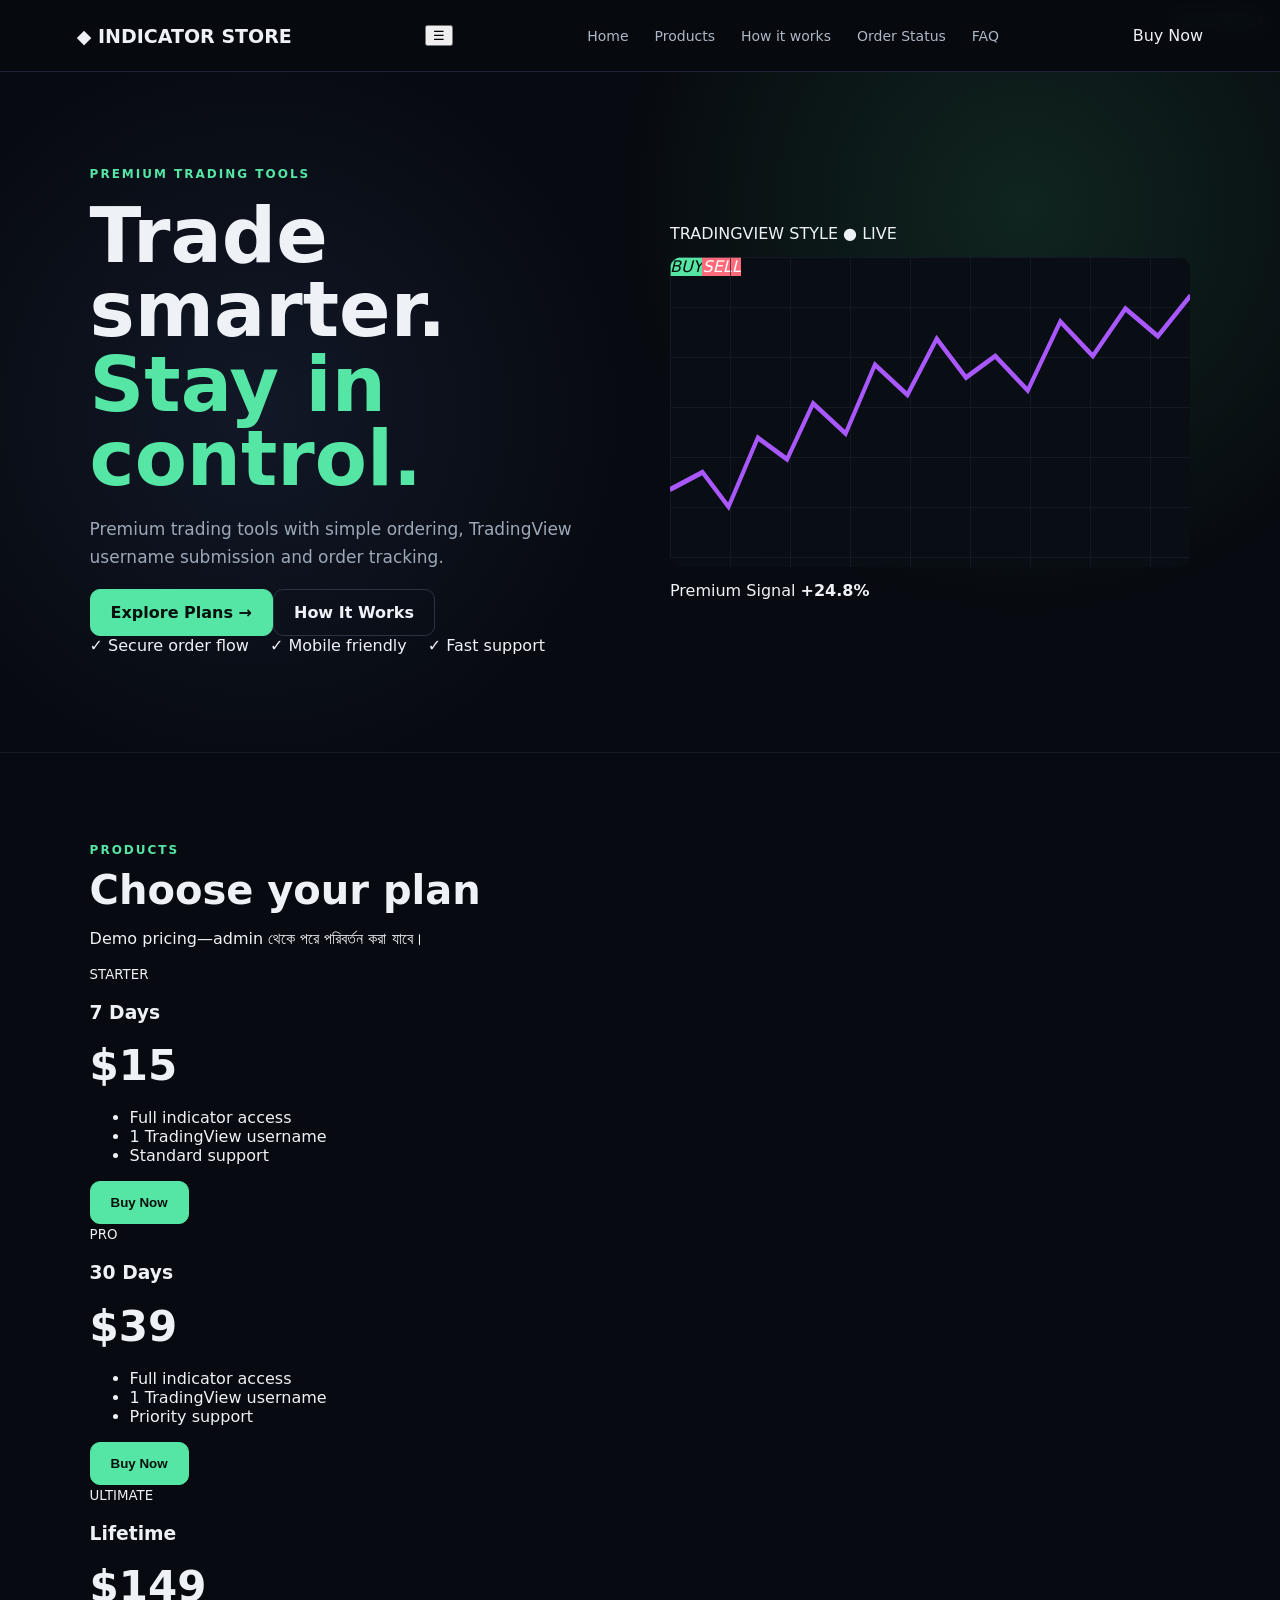
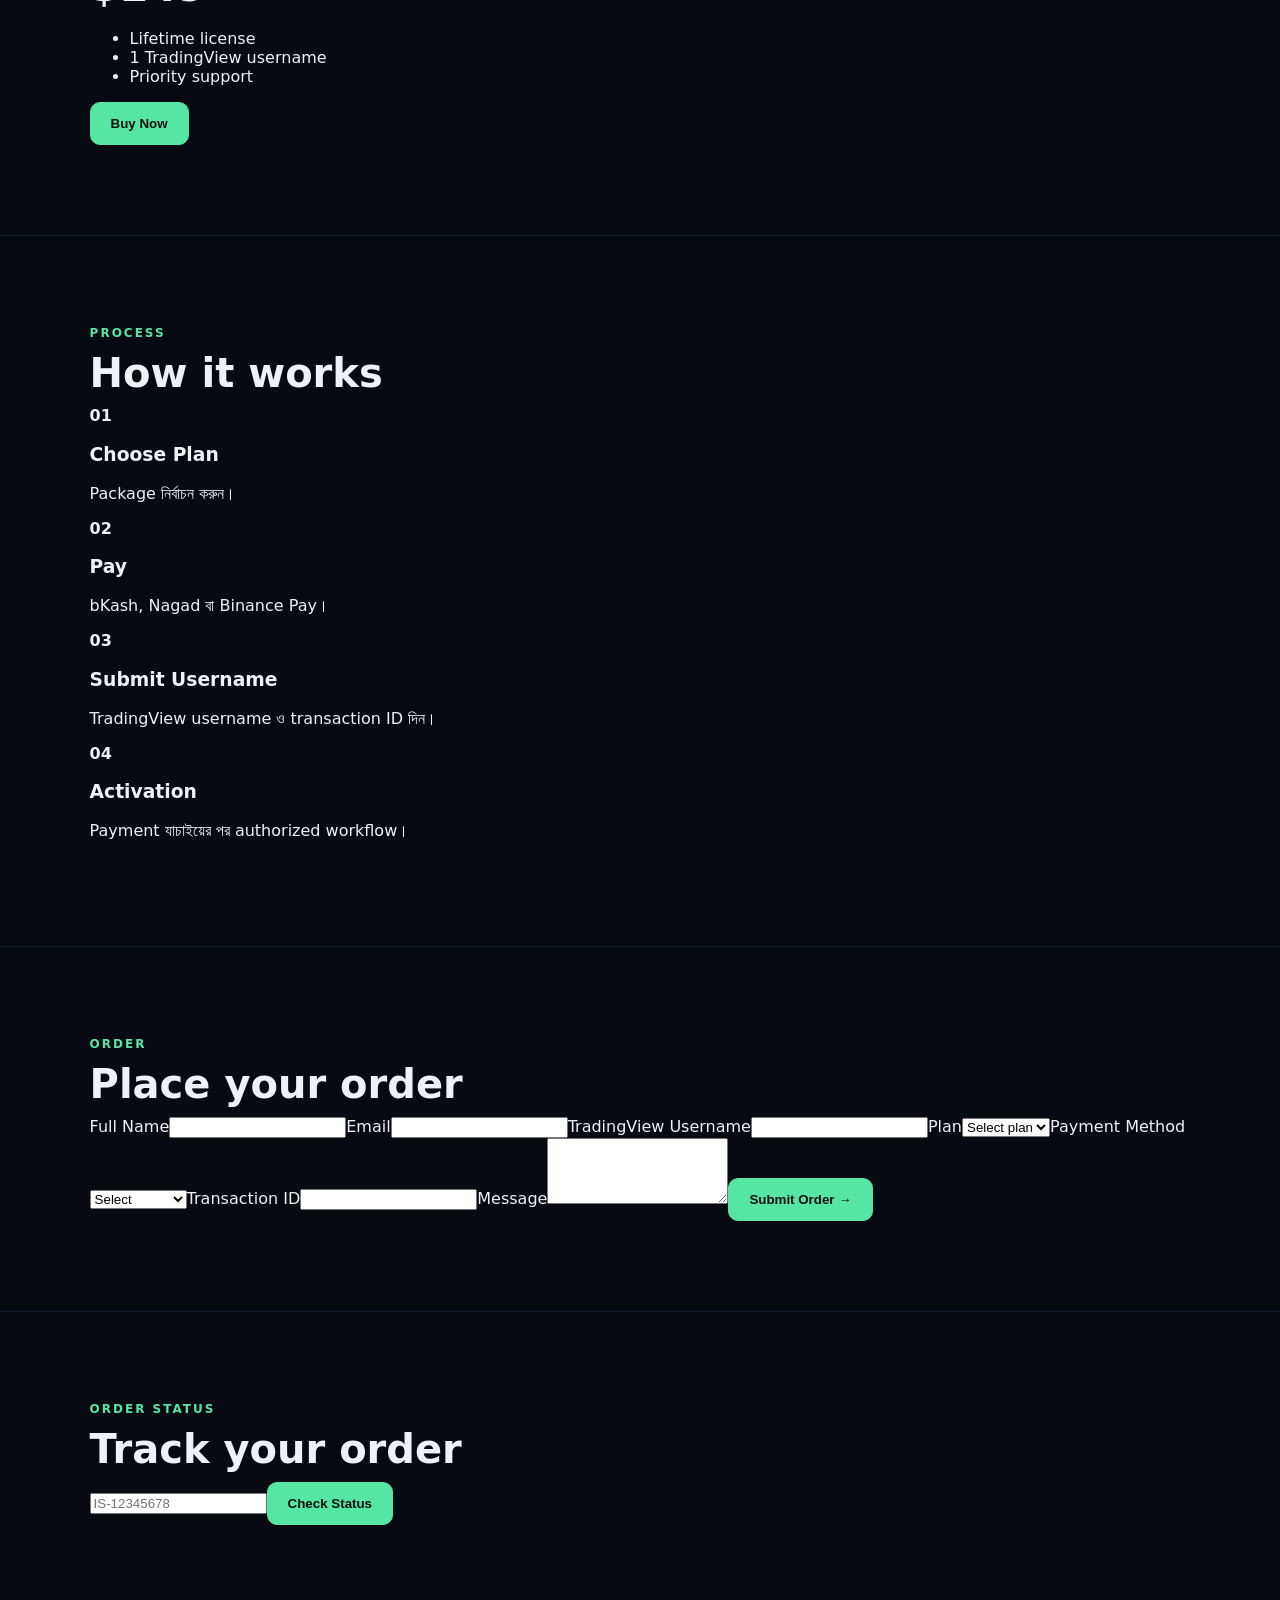
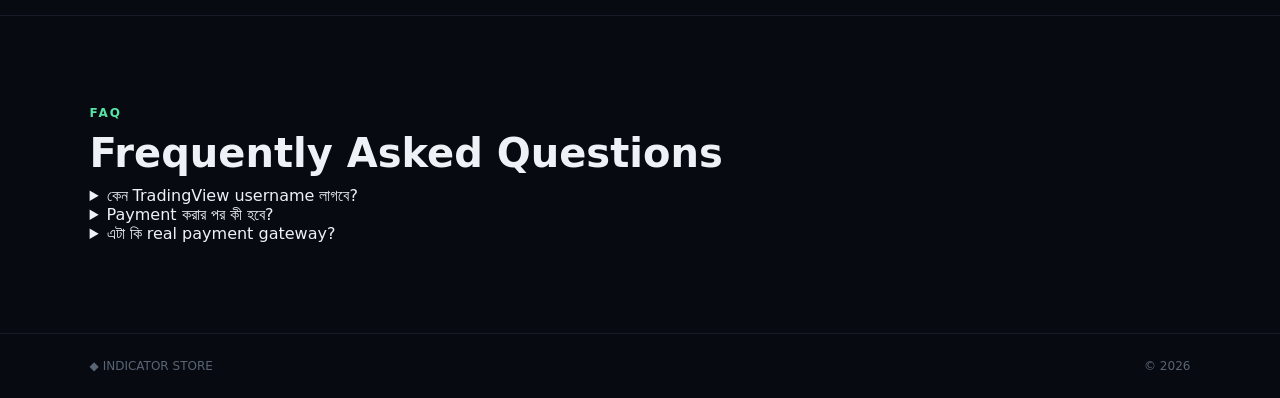
==== index.html @ 38532eb4 "Add files via upload" ====
<!doctype html><html lang="bn"><head><meta charset="utf-8"><meta name="viewport" content="width=device-width,initial-scale=1"><title>Indicator Store</title><link rel="stylesheet" href="style.css"></head><body>
<header class="nav"><a class="logo" href="#home">◆ INDICATOR <b>STORE</b></a><button id="menu">☰</button><nav id="links"><a href="#home">Home</a><a href="#products">Products</a><a href="#how">How it works</a><a href="#status">Order Status</a><a href="#faq">FAQ</a></nav><a class="buytop" href="#products">Buy Now</a></header>
<section id="home" class="hero"><div><div class="eyebrow">PREMIUM TRADING TOOLS</div><h1>Trade smarter.<br><span>Stay in control.</span></h1><p>Premium trading tools with simple ordering, TradingView username submission and order tracking.</p><div class="row"><a class="btn primary" href="#products">Explore Plans →</a><a class="btn" href="#how">How It Works</a></div><div class="mini">✓ Secure order flow　 ✓ Mobile friendly　 ✓ Fast support</div></div><div class="chartbox"><div class="charttitle">TRADINGVIEW STYLE <span>● LIVE</span></div><div class="chart"><div class="grid"></div><svg viewBox="0 0 800 360" preserveAspectRatio="none"><polyline points="0,270 50,250 90,290 135,210 180,235 220,170 270,205 315,125 365,160 410,95 455,140 500,115 550,155 600,75 650,115 700,60 750,92 800,45" fill="none" stroke="#a958ff" stroke-width="6"/></svg><i class="sig buy">BUY</i><i class="sig sell">SELL</i></div><div class="chartfoot">Premium Signal <b>+24.8%</b></div></div></section>
<section class="section" id="products"><div class="heading"><div class="eyebrow">PRODUCTS</div><h2>Choose your plan</h2><p>Demo pricing—admin থেকে পরে পরিবর্তন করা যাবে।</p></div><div class="products">
<article class="card"><small>STARTER</small><h3>7 Days</h3><div class="price">$15</div><ul><li>Full indicator access</li><li>1 TradingView username</li><li>Standard support</li></ul><button class="btn primary choose" data-plan="7 Days">Buy Now</button></article>
<article class="card featured"><b class="popular">MOST POPULAR</b><small>PRO</small><h3>30 Days</h3><div class="price">$39</div><ul><li>Full indicator access</li><li>1 TradingView username</li><li>Priority support</li></ul><button class="btn primary choose" data-plan="30 Days">Buy Now</button></article>
<article class="card"><small>ULTIMATE</small><h3>Lifetime</h3><div class="price">$149</div><ul><li>Lifetime license</li><li>1 TradingView username</li><li>Priority support</li></ul><button class="btn primary choose" data-plan="Lifetime">Buy Now</button></article></div></section>
<section class="section dark" id="how"><div class="heading"><div class="eyebrow">PROCESS</div><h2>How it works</h2></div><div class="steps"><div><b>01</b><h3>Choose Plan</h3><p>Package নির্বাচন করুন।</p></div><div><b>02</b><h3>Pay</h3><p>bKash, Nagad বা Binance Pay।</p></div><div><b>03</b><h3>Submit Username</h3><p>TradingView username ও transaction ID দিন।</p></div><div><b>04</b><h3>Activation</h3><p>Payment যাচাইয়ের পর authorized workflow।</p></div></div></section>
<section class="section order" id="order"><div class="heading"><div class="eyebrow">ORDER</div><h2>Place your order</h2></div><form id="orderForm" class="form"><label>Full Name<input id="name" required></label><label>Email<input id="email" type="email" required></label><label>TradingView Username<input id="tv" required></label><label>Plan<select id="plan" required><option value="">Select plan</option><option>7 Days</option><option>30 Days</option><option>Lifetime</option></select></label><label>Payment Method<select id="payment" required><option value="">Select</option><option>bKash</option><option>Nagad</option><option>Binance Pay</option></select></label><label>Transaction ID<input id="trx" required></label><label class="wide">Message<textarea id="message" rows="4"></textarea></label><button class="btn primary wide">Submit Order →</button></form><div id="orderResult"></div></section>
<section class="section status" id="status"><div class="heading"><div class="eyebrow">ORDER STATUS</div><h2>Track your order</h2></div><form id="statusForm" class="statusform"><input id="lookup" placeholder="IS-12345678" required><button class="btn primary">Check Status</button></form><div id="statusResult"></div></section>
<section class="section faq" id="faq"><div class="heading"><div class="eyebrow">FAQ</div><h2>Frequently Asked Questions</h2></div><details><summary>কেন TradingView username লাগবে?</summary><p>Authorized activation workflow-এ customer account শনাক্ত করার জন্য প্রয়োজন হতে পারে।</p></details><details><summary>Payment করার পর কী হবে?</summary><p>Order Pending থাকবে; admin payment যাচাই করে status পরিবর্তন করবে।</p></details><details><summary>এটা কি real payment gateway?</summary><p>এই starter transaction ID নেয়। Real API checkout merchant credentials দিয়ে আলাদাভাবে configure করতে হবে।</p></details></section>
<footer>◆ INDICATOR STORE <span>© 2026</span></footer><script src="app.js"></script></body></html>
---- style.css ----
*{box-sizing:border-box}html{scroll-behavior:smooth}body{margin:0;background:#070a10;color:#eef2f7;font-family:Inter,system-ui,-apple-system,Segoe UI,Roboto,sans-serif}a{text-decoration:none;color:inherit}.nav{height:72px;display:flex;align-items:center;justify-content:space-between;padding:0 6%;border-bottom:1px solid #1b2230;background:rgba(7,10,16,.9);position:sticky;top:0;z-index:10;backdrop-filter:blur(12px)}.logo{font-weight:800;font-size:19px}.logo span{color:#55e6a5;margin-right:8px}.nav nav{display:flex;gap:26px;color:#aeb7c5;font-size:14px}.nav nav a:hover{color:#fff}.menu{display:none;background:none;border:0;color:#fff;font-size:25px}.hero{min-height:680px;padding:80px 7%;display:grid;grid-template-columns:1fr 1fr;gap:60px;align-items:center;background:radial-gradient(circle at 80% 20%,#10251f 0,transparent 35%),radial-gradient(circle at 20% 50%,#111827 0,transparent 35%)}.badge,.eyebrow{color:#55e6a5;font-size:12px;font-weight:800;letter-spacing:2px}.hero h1{font-size:clamp(44px,6vw,76px);line-height:.98;margin:18px 0}.hero h1 span{color:#55e6a5}.hero p{max-width:620px;color:#9da8b7;font-size:17px;line-height:1.7}.actions{display:flex;gap:12px;margin:28px 0}.btn{display:inline-flex;align-items:center;justify-content:center;padding:13px 20px;border-radius:10px;border:1px solid #2a3342;font-weight:800;cursor:pointer;transition:.2s}.btn:hover{transform:translateY(-2px)}.primary{background:#55e6a5;color:#07100c;border-color:#55e6a5}.ghost{background:#0d121a;color:#fff}.trust{display:flex;gap:18px;flex-wrap:wrap;color:#758092;font-size:12px}.chart-card{border:1px solid #263040;background:#0c1119;border-radius:20px;padding:18px;box-shadow:0 30px 90px rgba(0,0,0,.35)}.chart-top,.chart-bottom{display:flex;justify-content:space-between;color:#697586;font-size:11px;font-weight:800}.live{color:#55e6a5}.chart{height:310px;position:relative;overflow:hidden;margin:14px 0;border-radius:12px;background:#090d14}.grid{position:absolute;inset:0;background-image:linear-gradient(#18202d 1px,transparent 1px),linear-gradient(90deg,#18202d 1px,transparent 1px);background-size:60px 50px;opacity:.7}.chart svg{position:absolute;width:100%;height:100%;color:#55e6a5}.signal{position:absolute;padding:7px 10px;border-radius:7px;font-size:10px;font-weight:900}.buy{left:42%;top:40%;background:#55e6a5;color:#07100c}.sell{right:10%;top:20%;background:#ff6b7a;color:#fff}.section{padding:90px 7%;border-top:1px solid #151c27}.section-head{text-align:center;max-width:720px;margin:0 auto 42px}.section h2,.support h2{font-size:40px;margin:10px 0}.section-head p{color:#8f99a8}.cards{display:grid;grid-template-columns:repeat(4,1fr);gap:16px}.cards article,.price-card{background:#0c1119;border:1px solid #202938;border-radius:16px;padding:25px}.icon{font-size:25px}.cards h3{margin-bottom:8px}.cards p,.price-card li{color:#8d98a8;line-height:1.6}.pricing{display:grid;grid-template-columns:repeat(3,1fr);gap:18px;max-width:1050px;margin:auto}.price-card{position:relative}.price-card.featured{border-color:#55e6a5;transform:translateY(-8px)}.popular{position:absolute;right:16px;top:16px;color:#55e6a5;font-size:10px;font-weight:900}.price{font-size:42px;font-weight:900;margin:18px 0}.price span{font-size:12px;color:#737e8f;font-weight:500}.price-card ul{padding-left:20px;min-height:105px}.price-card .btn{width:100%}.note{text-align:center;color:#687386;font-size:12px;margin-top:22px}.order-section{background:#090d14}.order-form{max-width:850px;margin:auto;display:grid;grid-template-columns:1fr 1fr;gap:16px}.field{display:flex;flex-direction:column;gap:8px}.field label{font-size:12px;color:#9aa5b5;font-weight:700}.field input,.field select,.field textarea{width:100%;background:#0d131d;border:1px solid #273140;color:#fff;border-radius:10px;padding:13px;outline:none}.field input:focus,.field select:focus,.field textarea:focus{border-color:#55e6a5}.full{grid-column:1/-1}.result{max-width:850px;margin:18px auto 0;padding:18px;border:1px solid #55e6a5;background:#0c1a15;border-radius:12px}.hidden{display:none}.support{padding:55px 7%;display:flex;justify-content:space-between;align-items:center;gap:20px;border-top:1px solid #151c27}footer{padding:25px 7%;display:flex;justify-content:space-between;color:#596475;font-size:12px;border-top:1px solid #151c27}@media(max-width:850px){.nav nav{display:none;position:absolute;top:72px;left:0;right:0;background:#090d14;padding:20px 7%;flex-direction:column}.nav nav.open{display:flex}.menu{display:block}.hero{grid-template-columns:1fr;padding-top:55px}.cards{grid-template-columns:1fr 1fr}.pricing{grid-template-columns:1fr}.price-card.featured{transform:none}.order-form{grid-template-columns:1fr}.support,footer{flex-direction:column;align-items:flex-start}.section h2,.support h2{font-size:32px}}@media(max-width:500px){.hero h1{font-size:45px}.hero{padding-left:5%;padding-right:5%}.section{padding-left:5%;padding-right:5%}.cards{grid-template-columns:1fr}.trust{flex-direction:column;gap:7px}.chart{height:250px}}
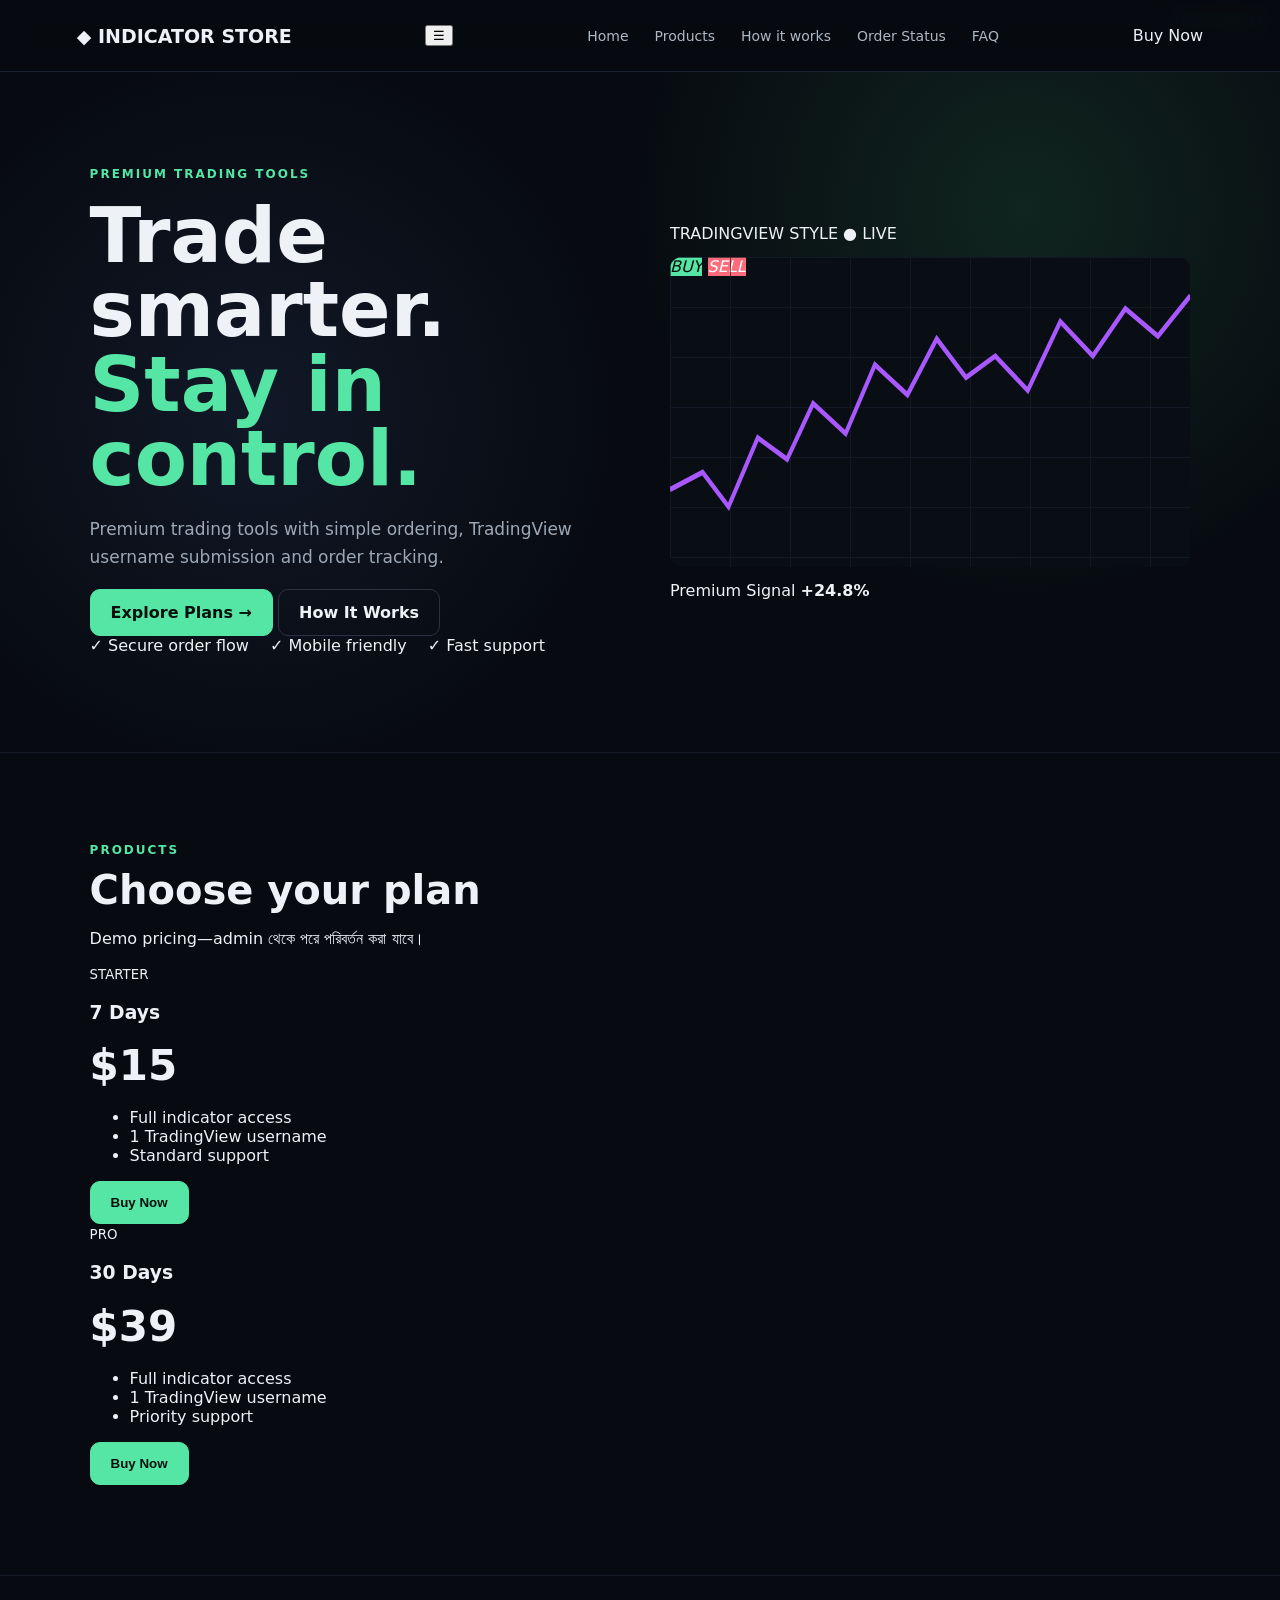
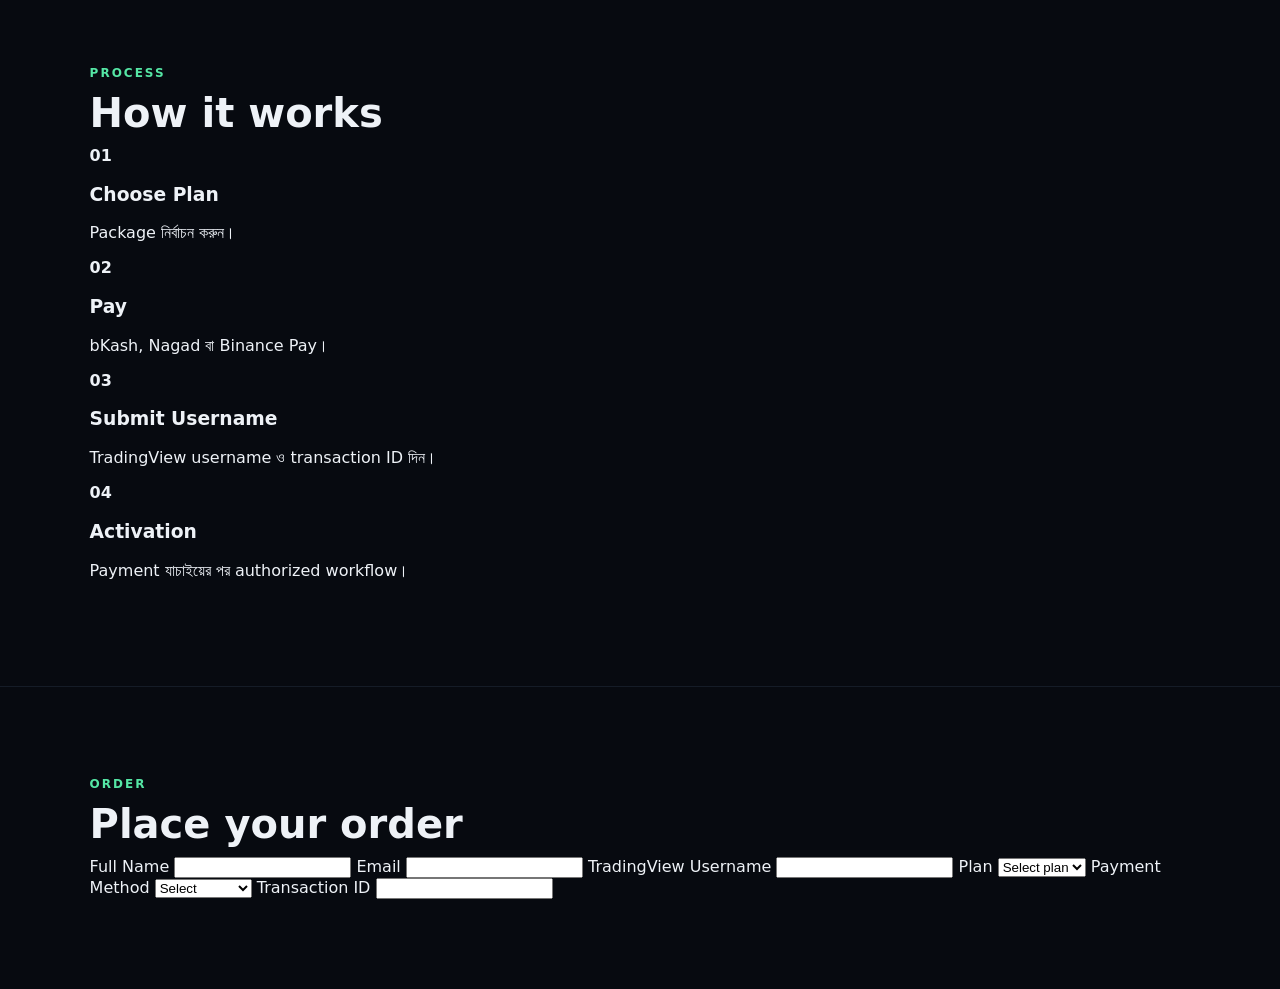
==== commit 371e3751: "Update index.html" ====
--- a/index.html
+++ b/index.html
@@ -1,12 +1,226 @@
-<!doctype html><html lang="bn"><head><meta charset="utf-8"><meta name="viewport" content="width=device-width,initial-scale=1"><title>Indicator Store</title><link rel="stylesheet" href="style.css"></head><body>
-<header class="nav"><a class="logo" href="#home">◆ INDICATOR <b>STORE</b></a><button id="menu">☰</button><nav id="links"><a href="#home">Home</a><a href="#products">Products</a><a href="#how">How it works</a><a href="#status">Order Status</a><a href="#faq">FAQ</a></nav><a class="buytop" href="#products">Buy Now</a></header>
-<section id="home" class="hero"><div><div class="eyebrow">PREMIUM TRADING TOOLS</div><h1>Trade smarter.<br><span>Stay in control.</span></h1><p>Premium trading tools with simple ordering, TradingView username submission and order tracking.</p><div class="row"><a class="btn primary" href="#products">Explore Plans →</a><a class="btn" href="#how">How It Works</a></div><div class="mini">✓ Secure order flow　 ✓ Mobile friendly　 ✓ Fast support</div></div><div class="chartbox"><div class="charttitle">TRADINGVIEW STYLE <span>● LIVE</span></div><div class="chart"><div class="grid"></div><svg viewBox="0 0 800 360" preserveAspectRatio="none"><polyline points="0,270 50,250 90,290 135,210 180,235 220,170 270,205 315,125 365,160 410,95 455,140 500,115 550,155 600,75 650,115 700,60 750,92 800,45" fill="none" stroke="#a958ff" stroke-width="6"/></svg><i class="sig buy">BUY</i><i class="sig sell">SELL</i></div><div class="chartfoot">Premium Signal <b>+24.8%</b></div></div></section>
-<section class="section" id="products"><div class="heading"><div class="eyebrow">PRODUCTS</div><h2>Choose your plan</h2><p>Demo pricing—admin থেকে পরে পরিবর্তন করা যাবে।</p></div><div class="products">
-<article class="card"><small>STARTER</small><h3>7 Days</h3><div class="price">$15</div><ul><li>Full indicator access</li><li>1 TradingView username</li><li>Standard support</li></ul><button class="btn primary choose" data-plan="7 Days">Buy Now</button></article>
-<article class="card featured"><b class="popular">MOST POPULAR</b><small>PRO</small><h3>30 Days</h3><div class="price">$39</div><ul><li>Full indicator access</li><li>1 TradingView username</li><li>Priority support</li></ul><button class="btn primary choose" data-plan="30 Days">Buy Now</button></article>
-<article class="card"><small>ULTIMATE</small><h3>Lifetime</h3><div class="price">$149</div><ul><li>Lifetime license</li><li>1 TradingView username</li><li>Priority support</li></ul><button class="btn primary choose" data-plan="Lifetime">Buy Now</button></article></div></section>
-<section class="section dark" id="how"><div class="heading"><div class="eyebrow">PROCESS</div><h2>How it works</h2></div><div class="steps"><div><b>01</b><h3>Choose Plan</h3><p>Package নির্বাচন করুন।</p></div><div><b>02</b><h3>Pay</h3><p>bKash, Nagad বা Binance Pay।</p></div><div><b>03</b><h3>Submit Username</h3><p>TradingView username ও transaction ID দিন।</p></div><div><b>04</b><h3>Activation</h3><p>Payment যাচাইয়ের পর authorized workflow।</p></div></div></section>
-<section class="section order" id="order"><div class="heading"><div class="eyebrow">ORDER</div><h2>Place your order</h2></div><form id="orderForm" class="form"><label>Full Name<input id="name" required></label><label>Email<input id="email" type="email" required></label><label>TradingView Username<input id="tv" required></label><label>Plan<select id="plan" required><option value="">Select plan</option><option>7 Days</option><option>30 Days</option><option>Lifetime</option></select></label><label>Payment Method<select id="payment" required><option value="">Select</option><option>bKash</option><option>Nagad</option><option>Binance Pay</option></select></label><label>Transaction ID<input id="trx" required></label><label class="wide">Message<textarea id="message" rows="4"></textarea></label><button class="btn primary wide">Submit Order →</button></form><div id="orderResult"></div></section>
-<section class="section status" id="status"><div class="heading"><div class="eyebrow">ORDER STATUS</div><h2>Track your order</h2></div><form id="statusForm" class="statusform"><input id="lookup" placeholder="IS-12345678" required><button class="btn primary">Check Status</button></form><div id="statusResult"></div></section>
-<section class="section faq" id="faq"><div class="heading"><div class="eyebrow">FAQ</div><h2>Frequently Asked Questions</h2></div><details><summary>কেন TradingView username লাগবে?</summary><p>Authorized activation workflow-এ customer account শনাক্ত করার জন্য প্রয়োজন হতে পারে।</p></details><details><summary>Payment করার পর কী হবে?</summary><p>Order Pending থাকবে; admin payment যাচাই করে status পরিবর্তন করবে।</p></details><details><summary>এটা কি real payment gateway?</summary><p>এই starter transaction ID নেয়। Real API checkout merchant credentials দিয়ে আলাদাভাবে configure করতে হবে।</p></details></section>
-<footer>◆ INDICATOR STORE <span>© 2026</span></footer><script src="app.js"></script></body></html>+<!doctype html>
+<html lang="bn">
+<head>
+<meta charset="utf-8">
+<meta name="viewport" content="width=device-width,initial-scale=1">
+<title>Indicator Store</title>
+<link rel="stylesheet" href="style.css">
+</head>
+
+<body>
+
+<header class="nav">
+  <a class="logo" href="#home">◆ INDICATOR <b>STORE</b></a>
+
+  <button id="menu">☰</button>
+
+  <nav id="links">
+    <a href="#home">Home</a>
+    <a href="#products">Products</a>
+    <a href="#how">How it works</a>
+    <a href="#status">Order Status</a>
+    <a href="#faq">FAQ</a>
+  </nav>
+
+  <a class="buytop" href="#products">Buy Now</a>
+</header>
+
+
+<section id="home" class="hero">
+  <div>
+    <div class="eyebrow">PREMIUM TRADING TOOLS</div>
+
+    <h1>
+      Trade smarter.<br>
+      <span>Stay in control.</span>
+    </h1>
+
+    <p>
+      Premium trading tools with simple ordering,
+      TradingView username submission and order tracking.
+    </p>
+
+    <div class="row">
+      <a class="btn primary" href="#products">Explore Plans →</a>
+      <a class="btn" href="#how">How It Works</a>
+    </div>
+
+    <div class="mini">
+      ✓ Secure order flow　 ✓ Mobile friendly　 ✓ Fast support
+    </div>
+  </div>
+
+  <div class="chartbox">
+    <div class="charttitle">
+      TRADINGVIEW STYLE <span>● LIVE</span>
+    </div>
+
+    <div class="chart">
+      <div class="grid"></div>
+
+      <svg viewBox="0 0 800 360" preserveAspectRatio="none">
+        <polyline
+          points="0,270 50,250 90,290 135,210 180,235 220,170 270,205 315,125 365,160 410,95 455,140 500,115 550,155 600,75 650,115 700,60 750,92 800,45"
+          fill="none"
+          stroke="#a958ff"
+          stroke-width="6"
+        />
+      </svg>
+
+      <i class="sig buy">BUY</i>
+      <i class="sig sell">SELL</i>
+    </div>
+
+    <div class="chartfoot">
+      Premium Signal <b>+24.8%</b>
+    </div>
+  </div>
+</section>
+
+
+<section class="section" id="products">
+
+  <div class="heading">
+    <div class="eyebrow">PRODUCTS</div>
+    <h2>Choose your plan</h2>
+    <p>Demo pricing—admin থেকে পরে পরিবর্তন করা যাবে।</p>
+  </div>
+
+  <div class="products">
+
+    <!-- 7 DAYS -->
+    <article class="card">
+      <small>STARTER</small>
+
+      <h3>7 Days</h3>
+
+      <div class="price">$15</div>
+
+      <ul>
+        <li>Full indicator access</li>
+        <li>1 TradingView username</li>
+        <li>Standard support</li>
+      </ul>
+
+      <button
+        class="btn primary choose"
+        data-plan="7 Days">
+        Buy Now
+      </button>
+    </article>
+
+
+    <!-- 30 DAYS -->
+    <article class="card featured">
+
+      <b class="popular">MOST POPULAR</b>
+
+      <small>PRO</small>
+
+      <h3>30 Days</h3>
+
+      <div class="price">$39</div>
+
+      <ul>
+        <li>Full indicator access</li>
+        <li>1 TradingView username</li>
+        <li>Priority support</li>
+      </ul>
+
+      <button
+        class="btn primary choose"
+        data-plan="30 Days">
+        Buy Now
+      </button>
+    </article>
+
+  </div>
+</section>
+
+
+<section class="section dark" id="how">
+
+  <div class="heading">
+    <div class="eyebrow">PROCESS</div>
+    <h2>How it works</h2>
+  </div>
+
+  <div class="steps">
+
+    <div>
+      <b>01</b>
+      <h3>Choose Plan</h3>
+      <p>Package নির্বাচন করুন।</p>
+    </div>
+
+    <div>
+      <b>02</b>
+      <h3>Pay</h3>
+      <p>bKash, Nagad বা Binance Pay।</p>
+    </div>
+
+    <div>
+      <b>03</b>
+      <h3>Submit Username</h3>
+      <p>TradingView username ও transaction ID দিন।</p>
+    </div>
+
+    <div>
+      <b>04</b>
+      <h3>Activation</h3>
+      <p>Payment যাচাইয়ের পর authorized workflow।</p>
+    </div>
+
+  </div>
+</section>
+
+
+<section class="section order" id="order">
+
+  <div class="heading">
+    <div class="eyebrow">ORDER</div>
+    <h2>Place your order</h2>
+  </div>
+
+  <form id="orderForm" class="form">
+
+    <label>
+      Full Name
+      <input id="name" required>
+    </label>
+
+    <label>
+      Email
+      <input id="email" type="email" required>
+    </label>
+
+    <label>
+      TradingView Username
+      <input id="tv" required>
+    </label>
+
+    <label>
+      Plan
+
+      <select id="plan" required>
+        <option value="">Select plan</option>
+        <option>7 Days</option>
+        <option>30 Days</option>
+      </select>
+    </label>
+
+    <label>
+      Payment Method
+
+      <select id="payment" required>
+        <option value="">Select</option>
+        <option>bKash</option>
+        <option>Nagad</option>
+        <option>Binance Pay</option>
+      </select>
+    </label>
+
+    <label>
+      Transaction ID
+      <input id="trx" required>
+   
--- a/style.css
+++ b/style.css
@@ -1 +1,31 @@
-*{box-sizing:border-box}html{scroll-behavior:smooth}body{margin:0;background:#070a10;color:#eef2f7;font-family:Inter,system-ui,-apple-system,Segoe UI,Roboto,sans-serif}a{text-decoration:none;color:inherit}.nav{height:72px;display:flex;align-items:center;justify-content:space-between;padding:0 6%;border-bottom:1px solid #1b2230;background:rgba(7,10,16,.9);position:sticky;top:0;z-index:10;backdrop-filter:blur(12px)}.logo{font-weight:800;font-size:19px}.logo span{color:#55e6a5;margin-right:8px}.nav nav{display:flex;gap:26px;color:#aeb7c5;font-size:14px}.nav nav a:hover{color:#fff}.menu{display:none;background:none;border:0;color:#fff;font-size:25px}.hero{min-height:680px;padding:80px 7%;display:grid;grid-template-columns:1fr 1fr;gap:60px;align-items:center;background:radial-gradient(circle at 80% 20%,#10251f 0,transparent 35%),radial-gradient(circle at 20% 50%,#111827 0,transparent 35%)}.badge,.eyebrow{color:#55e6a5;font-size:12px;font-weight:800;letter-spacing:2px}.hero h1{font-size:clamp(44px,6vw,76px);line-height:.98;margin:18px 0}.hero h1 span{color:#55e6a5}.hero p{max-width:620px;color:#9da8b7;font-size:17px;line-height:1.7}.actions{display:flex;gap:12px;margin:28px 0}.btn{display:inline-flex;align-items:center;justify-content:center;padding:13px 20px;border-radius:10px;border:1px solid #2a3342;font-weight:800;cursor:pointer;transition:.2s}.btn:hover{transform:translateY(-2px)}.primary{background:#55e6a5;color:#07100c;border-color:#55e6a5}.ghost{background:#0d121a;color:#fff}.trust{display:flex;gap:18px;flex-wrap:wrap;color:#758092;font-size:12px}.chart-card{border:1px solid #263040;background:#0c1119;border-radius:20px;padding:18px;box-shadow:0 30px 90px rgba(0,0,0,.35)}.chart-top,.chart-bottom{display:flex;justify-content:space-between;color:#697586;font-size:11px;font-weight:800}.live{color:#55e6a5}.chart{height:310px;position:relative;overflow:hidden;margin:14px 0;border-radius:12px;background:#090d14}.grid{position:absolute;inset:0;background-image:linear-gradient(#18202d 1px,transparent 1px),linear-gradient(90deg,#18202d 1px,transparent 1px);background-size:60px 50px;opacity:.7}.chart svg{position:absolute;width:100%;height:100%;color:#55e6a5}.signal{position:absolute;padding:7px 10px;border-radius:7px;font-size:10px;font-weight:900}.buy{left:42%;top:40%;background:#55e6a5;color:#07100c}.sell{right:10%;top:20%;background:#ff6b7a;color:#fff}.section{padding:90px 7%;border-top:1px solid #151c27}.section-head{text-align:center;max-width:720px;margin:0 auto 42px}.section h2,.support h2{font-size:40px;margin:10px 0}.section-head p{color:#8f99a8}.cards{display:grid;grid-template-columns:repeat(4,1fr);gap:16px}.cards article,.price-card{background:#0c1119;border:1px solid #202938;border-radius:16px;padding:25px}.icon{font-size:25px}.cards h3{margin-bottom:8px}.cards p,.price-card li{color:#8d98a8;line-height:1.6}.pricing{display:grid;grid-template-columns:repeat(3,1fr);gap:18px;max-width:1050px;margin:auto}.price-card{position:relative}.price-card.featured{border-color:#55e6a5;transform:translateY(-8px)}.popular{position:absolute;right:16px;top:16px;color:#55e6a5;font-size:10px;font-weight:900}.price{font-size:42px;font-weight:900;margin:18px 0}.price span{font-size:12px;color:#737e8f;font-weight:500}.price-card ul{padding-left:20px;min-height:105px}.price-card .btn{width:100%}.note{text-align:center;color:#687386;font-size:12px;margin-top:22px}.order-section{background:#090d14}.order-form{max-width:850px;margin:auto;display:grid;grid-template-columns:1fr 1fr;gap:16px}.field{display:flex;flex-direction:column;gap:8px}.field label{font-size:12px;color:#9aa5b5;font-weight:700}.field input,.field select,.field textarea{width:100%;background:#0d131d;border:1px solid #273140;color:#fff;border-radius:10px;padding:13px;outline:none}.field input:focus,.field select:focus,.field textarea:focus{border-color:#55e6a5}.full{grid-column:1/-1}.result{max-width:850px;margin:18px auto 0;padding:18px;border:1px solid #55e6a5;background:#0c1a15;border-radius:12px}.hidden{display:none}.support{padding:55px 7%;display:flex;justify-content:space-between;align-items:center;gap:20px;border-top:1px solid #151c27}footer{padding:25px 7%;display:flex;justify-content:space-between;color:#596475;font-size:12px;border-top:1px solid #151c27}@media(max-width:850px){.nav nav{display:none;position:absolute;top:72px;left:0;right:0;background:#090d14;padding:20px 7%;flex-direction:column}.nav nav.open{display:flex}.menu{display:block}.hero{grid-template-columns:1fr;padding-top:55px}.cards{grid-template-columns:1fr 1fr}.pricing{grid-template-columns:1fr}.price-card.featured{transform:none}.order-form{grid-template-columns:1fr}.support,footer{flex-direction:column;align-items:flex-start}.section h2,.support h2{font-size:32px}}@media(max-width:500px){.hero h1{font-size:45px}.hero{padding-left:5%;padding-right:5%}.section{padding-left:5%;padding-right:5%}.cards{grid-template-columns:1fr}.trust{flex-direction:column;gap:7px}.chart{height:250px}}+*{box-sizing:border-box}html{scroll-behavior:smooth}body{margin:0;background:#070a10;color:#eef2f7;font-family:Inter,system-ui,-apple-system,Segoe UI,Roboto,sans-serif}a{text-decoration:none;color:inherit}.nav{height:72px;display:flex;align-items:center;justify-content:space-between;padding:0 6%;border-bottom:1px solid #1b2230;background:rgba(7,10,16,.9);position:sticky;top:0;z-index:10;backdrop-filter:blur(12px)}.logo{font-weight:800;font-size:19px}.logo span{color:#55e6a5;margin-right:8px}.nav nav{display:flex;gap:26px;color:#aeb7c5;font-size:14px}.nav nav a:hover{color:#fff}.menu{display:none;background:none;border:0;color:#fff;font-size:25px}.hero{min-height:680px;padding:80px 7%;display:grid;grid-template-columns:1fr 1fr;gap:60px;align-items:center;background:radial-gradient(circle at 80% 20%,#10251f 0,transparent 35%),radial-gradient(circle at 20% 50%,#111827 0,transparent 35%)}.badge,.eyebrow{color:#55e6a5;font-size:12px;font-weight:800;letter-spacing:2px}.hero h1{font-size:clamp(44px,6vw,76px);line-height:.98;margin:18px 0}.hero h1 span{color:#55e6a5}.hero p{max-width:620px;color:#9da8b7;font-size:17px;line-height:1.7}.actions{display:flex;gap:12px;margin:28px 0}.btn{display:inline-flex;align-items:center;justify-content:center;padding:13px 20px;border-radius:10px;border:1px solid #2a3342;font-weight:800;cursor:pointer;transition:.2s}.btn:hover{transform:translateY(-2px)}.primary{background:#55e6a5;color:#07100c;border-color:#55e6a5}.ghost{background:#0d121a;color:#fff}.trust{display:flex;gap:18px;flex-wrap:wrap;color:#758092;font-size:12px}.chart-card{border:1px solid #263040;background:#0c1119;border-radius:20px;padding:18px;box-shadow:0 30px 90px rgba(0,0,0,.35)}.chart-top,.chart-bottom{display:flex;justify-content:space-between;color:#697586;font-size:11px;font-weight:800}.live{color:#55e6a5}.chart{height:310px;position:relative;overflow:hidden;margin:14px 0;border-radius:12px;background:#090d14}.grid{position:absolute;inset:0;background-image:linear-gradient(#18202d 1px,transparent 1px),linear-gradient(90deg,#18202d 1px,transparent 1px);background-size:60px 50px;opacity:.7}.chart svg{position:absolute;width:100%;height:100%;color:#55e6a5}.signal{position:absolute;padding:7px 10px;border-radius:7px;font-size:10px;font-weight:900}.buy{left:42%;top:40%;background:#55e6a5;color:#07100c}.sell{right:10%;top:20%;background:#ff6b7a;color:#fff}.section{padding:90px 7%;border-top:1px solid #151c27}.section-head{text-align:center;max-width:720px;margin:0 auto 42px}.section h2,.support h2{font-size:40px;margin:10px 0}.section-head p{color:#8f99a8}.cards{display:grid;grid-template-columns:repeat(4,1fr);gap:16px}.cards article,.price-card{background:#0c1119;border:1px solid #202938;border-radius:16px;padding:25px}.icon{font-size:25px}.cards h3{margin-bottom:8px}.cards p,.price-card li{color:#8d98a8;line-height:1.6}.pricing{display:grid;grid-template-columns:repeat(3,1fr);gap:18px;max-width:1050px;margin:auto}.price-card{position:relative}.price-card.featured{border-color:#55e6a5;transform:translateY(-8px)}.popular{position:absolute;right:16px;top:16px;color:#55e6a5;font-size:10px;font-weight:900}.price{font-size:42px;font-weight:900;margin:18px 0}.price span{font-size:12px;color:#737e8f;font-weight:500}.price-card ul{padding-left:20px;min-height:105px}.price-card .btn{width:100%}.note{text-align:center;color:#687386;font-size:12px;margin-top:22px}.order-section{background:#090d14}.order-form{max-width:850px;margin:auto;display:grid;grid-template-columns:1fr 1fr;gap:16px}.field{display:flex;flex-direction:column;gap:8px}.field label{font-size:12px;color:#9aa5b5;font-weight:700}.field input,.field select,.field textarea{width:100%;background:#0d131d;border:1px solid #273140;color:#fff;border-radius:10px;padding:13px;outline:none}.field input:focus,.field select:focus,.field textarea:focus{border-color:#55e6a5}.full{grid-column:1/-1}.result{max-width:850px;margin:18px auto 0;padding:18px;border:1px solid #55e6a5;background:#0c1a15;border-radius:12px}.hidden{display:none}.support{padding:55px 7%;display:flex;justify-content:space-between;align-items:center;gap:20px;border-top:1px solid #151c27}footer{padding:25px 7%;display:flex;justify-content:space-between;color:#596475;font-size:12px;border-top:1px solid #151c27}@media(max-width:850px){.nav nav{display:none;position:absolute;top:72px;left:0;right:0;background:#090d14;padding:20px 7%;flex-direction:column}.nav nav.open{display:flex}.menu{display:block}.hero{grid-template-columns:1fr;padding-top:55px}.cards{grid-template-columns:1fr 1fr}.pricing{grid-template-columns:1fr}.price-card.featured{transform:none}.order-form{grid-template-columns:1fr}.support,footer{flex-direction:column;align-items:flex-start}.section h2,.support h2{font-size:32px}}@media(max-width:500px){.hero h1{font-size:45px}.hero{padding-left:5%;padding-right:5%}.section{padding-left:5%;padding-right:5%}.cards{grid-template-columns:1fr}.trust{flex-direction:column;gap:7px}.chart{height:250px}}/* Mobile order form fix */
+@media (max-width: 600px) {
+  .order-form,
+  form {
+    width: 100%;
+    box-sizing: border-box;
+  }
+
+  .order-form label,
+  form label {
+    display: block;
+    margin: 12px 0 6px;
+  }
+
+  .order-form input,
+  .order-form select,
+  .order-form textarea,
+  form input,
+  form select,
+  form textarea {
+    width: 100%;
+    max-width: 100%;
+    box-sizing: border-box;
+    margin: 0 0 10px;
+  }
+
+  .order-form textarea,
+  form textarea {
+    min-height: 120px;
+  }
+}
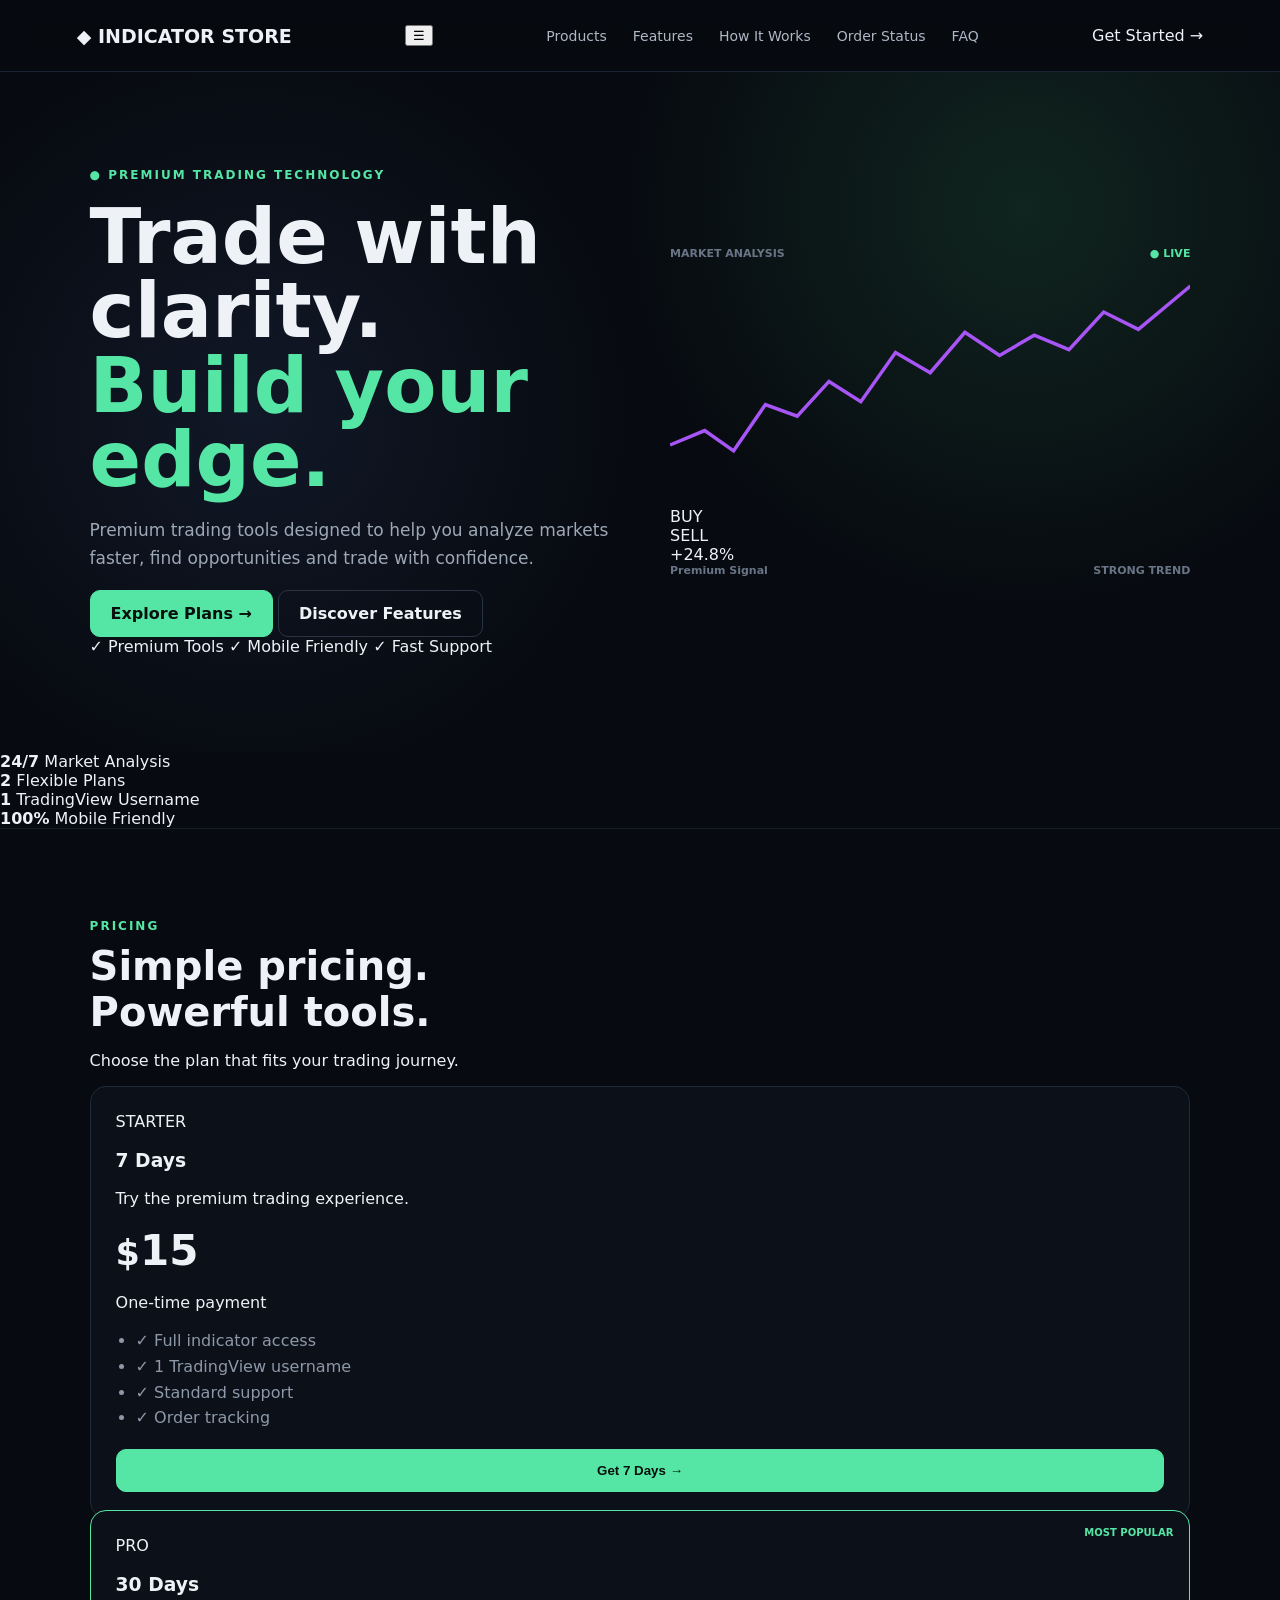
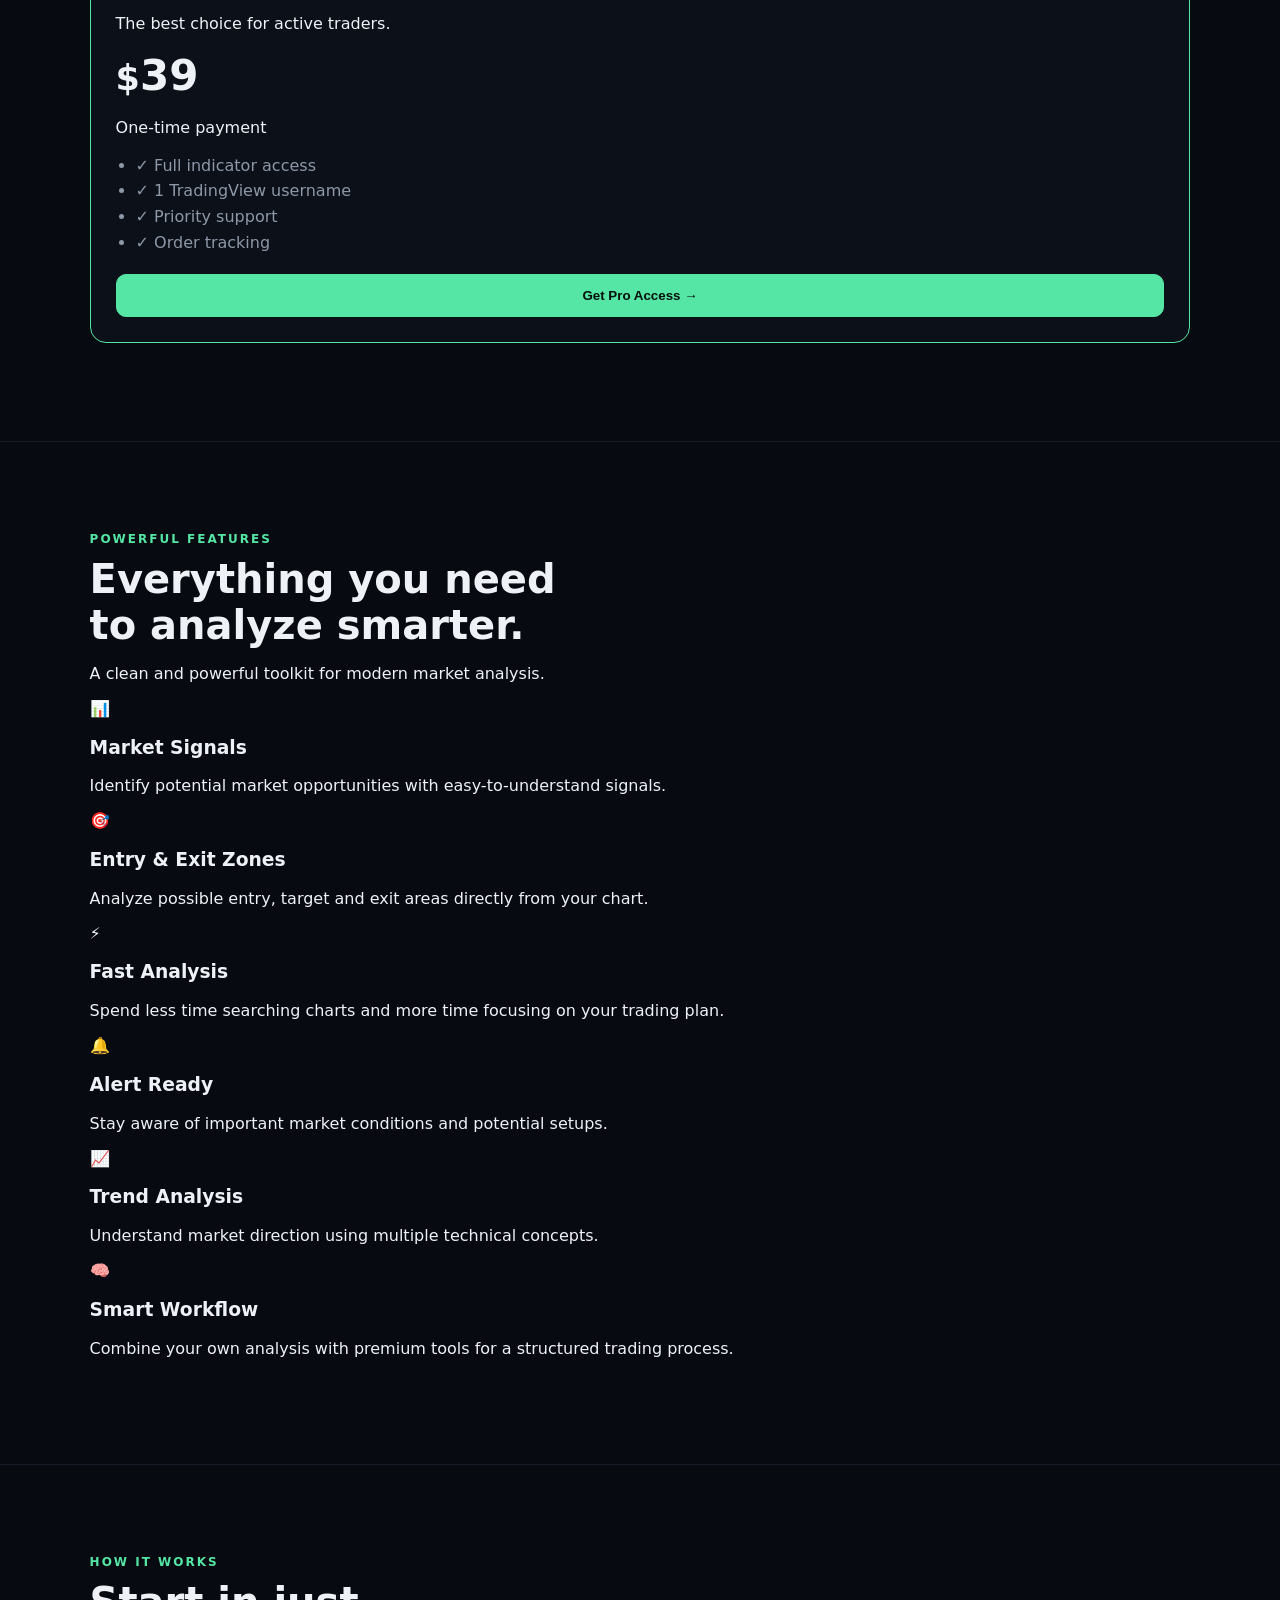
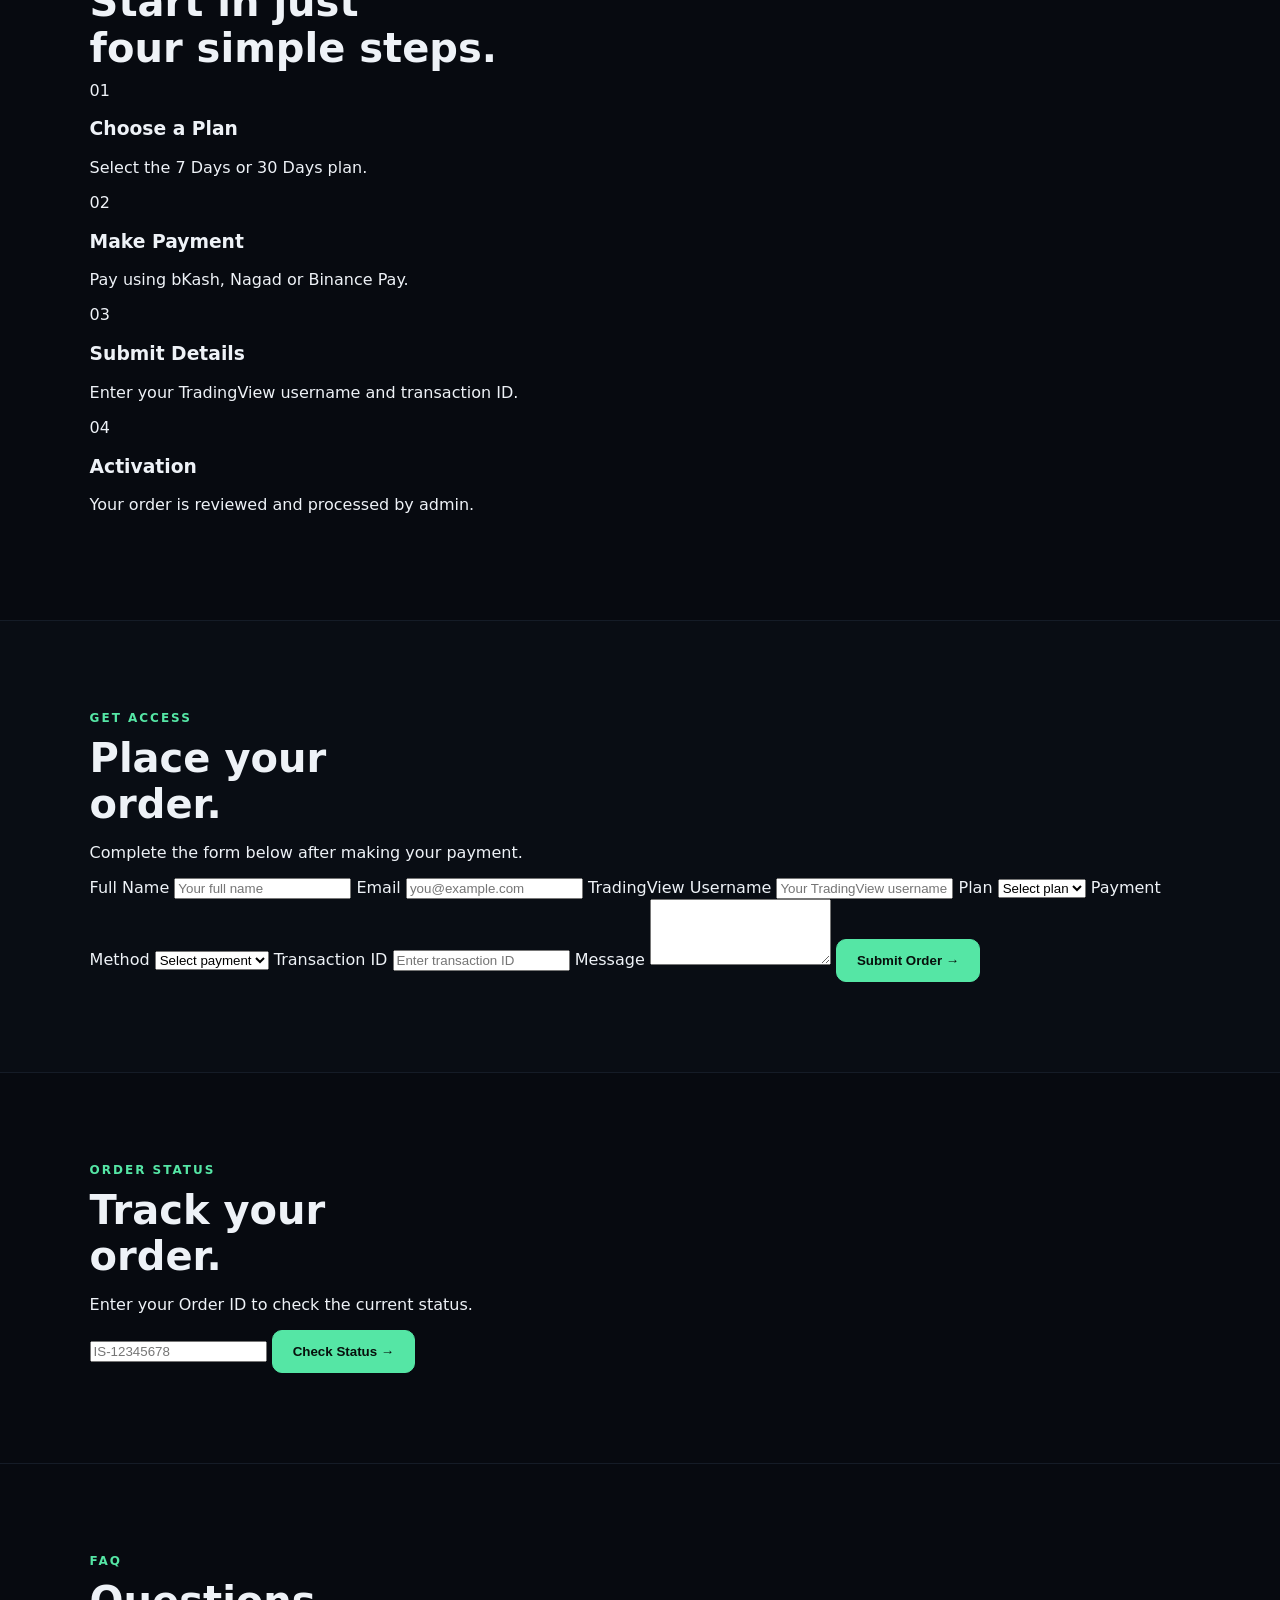
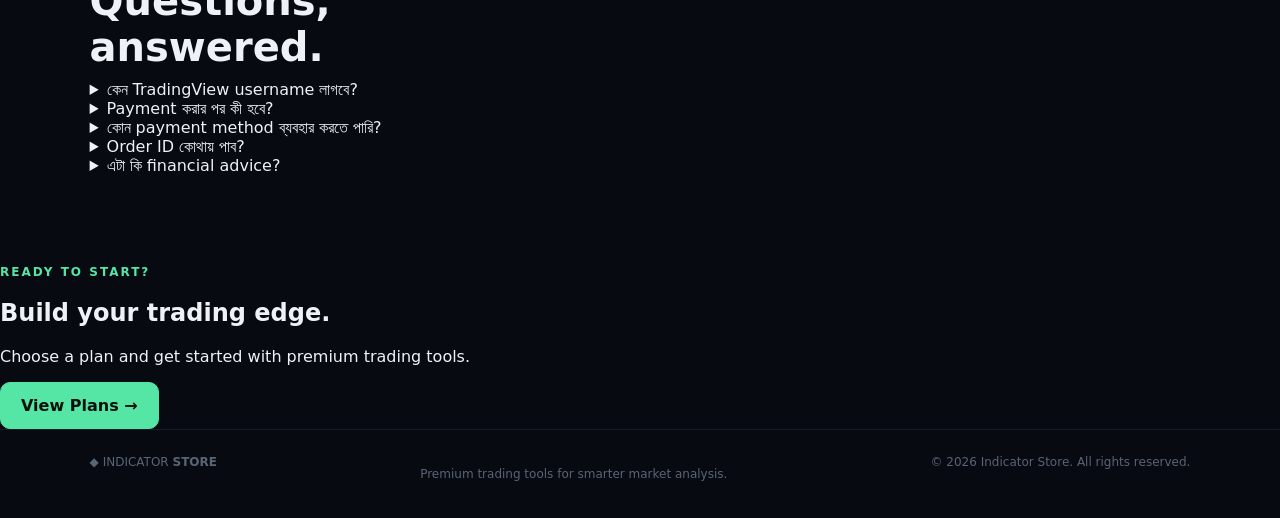
==== commit f96850fa: "Update index.html" ====
--- a/index.html
+++ b/index.html
@@ -1,203 +1,458 @@
 <!doctype html>
 <html lang="bn">
 <head>
-<meta charset="utf-8">
-<meta name="viewport" content="width=device-width,initial-scale=1">
-<title>Indicator Store</title>
-<link rel="stylesheet" href="style.css">
+  <meta charset="utf-8">
+  <meta name="viewport" content="width=device-width,initial-scale=1">
+  <meta name="theme-color" content="#08080d">
+  <title>Indicator Store — Premium Trading Tools</title>
+  <link rel="stylesheet" href="style.css">
 </head>
 
 <body>
 
 <header class="nav">
-  <a class="logo" href="#home">◆ INDICATOR <b>STORE</b></a>
-
-  <button id="menu">☰</button>
+  <a class="logo" href="#home">
+    ◆ INDICATOR <b>STORE</b>
+  </a>
+
+  <button id="menu" aria-label="Menu">☰</button>
 
   <nav id="links">
-    <a href="#home">Home</a>
     <a href="#products">Products</a>
-    <a href="#how">How it works</a>
+    <a href="#features">Features</a>
+    <a href="#how">How It Works</a>
     <a href="#status">Order Status</a>
     <a href="#faq">FAQ</a>
   </nav>
 
-  <a class="buytop" href="#products">Buy Now</a>
+  <a class="buytop" href="#products">Get Started →</a>
 </header>
 
 
+<main>
+
+<!-- HERO -->
 <section id="home" class="hero">
-  <div>
-    <div class="eyebrow">PREMIUM TRADING TOOLS</div>
+
+  <div class="hero-content">
+
+    <div class="badge">
+      <span>●</span> PREMIUM TRADING TECHNOLOGY
+    </div>
 
     <h1>
-      Trade smarter.<br>
-      <span>Stay in control.</span>
+      Trade with clarity.<br>
+      <span>Build your edge.</span>
     </h1>
 
-    <p>
-      Premium trading tools with simple ordering,
-      TradingView username submission and order tracking.
-    </p>
-
-    <div class="row">
-      <a class="btn primary" href="#products">Explore Plans →</a>
-      <a class="btn" href="#how">How It Works</a>
-    </div>
-
-    <div class="mini">
-      ✓ Secure order flow　 ✓ Mobile friendly　 ✓ Fast support
-    </div>
-  </div>
-
-  <div class="chartbox">
-    <div class="charttitle">
-      TRADINGVIEW STYLE <span>● LIVE</span>
-    </div>
-
-    <div class="chart">
-      <div class="grid"></div>
-
-      <svg viewBox="0 0 800 360" preserveAspectRatio="none">
+    <p class="hero-text">
+      Premium trading tools designed to help you analyze
+      markets faster, find opportunities and trade with confidence.
+    </p>
+
+    <div class="hero-buttons">
+      <a class="btn primary" href="#products">
+        Explore Plans →
+      </a>
+
+      <a class="btn" href="#features">
+        Discover Features
+      </a>
+    </div>
+
+    <div class="trust-row">
+      <span>✓ Premium Tools</span>
+      <span>✓ Mobile Friendly</span>
+      <span>✓ Fast Support</span>
+    </div>
+
+  </div>
+
+
+  <!-- CHART -->
+  <div class="hero-chart">
+
+    <div class="chart-top">
+      <span>MARKET ANALYSIS</span>
+      <span class="live">● LIVE</span>
+    </div>
+
+    <div class="chart-area">
+
+      <div class="chart-grid"></div>
+
+      <svg
+        viewBox="0 0 900 420"
+        preserveAspectRatio="none">
+
         <polyline
-          points="0,270 50,250 90,290 135,210 180,235 220,170 270,205 315,125 365,160 410,95 455,140 500,115 550,155 600,75 650,115 700,60 750,92 800,45"
+          points="
+          0,320
+          60,295
+          110,330
+          165,250
+          220,270
+          275,210
+          330,245
+          390,160
+          450,195
+          510,125
+          570,165
+          630,130
+          690,155
+          750,90
+          810,120
+          900,45"
           fill="none"
-          stroke="#a958ff"
+          stroke="#a855f7"
           stroke-width="6"
         />
+
       </svg>
 
-      <i class="sig buy">BUY</i>
-      <i class="sig sell">SELL</i>
-    </div>
-
-    <div class="chartfoot">
-      Premium Signal <b>+24.8%</b>
-    </div>
-  </div>
-</section>
-
-
+      <div class="chart-signal buy-signal">
+        BUY
+      </div>
+
+      <div class="chart-signal sell-signal">
+        SELL
+      </div>
+
+      <div class="chart-price">
+        +24.8%
+      </div>
+
+    </div>
+
+    <div class="chart-bottom">
+      <span>Premium Signal</span>
+      <strong>STRONG TREND</strong>
+    </div>
+
+  </div>
+
+</section>
+
+
+<!-- STATS -->
+<section class="stats">
+
+  <div>
+    <strong>24/7</strong>
+    <span>Market Analysis</span>
+  </div>
+
+  <div>
+    <strong>2</strong>
+    <span>Flexible Plans</span>
+  </div>
+
+  <div>
+    <strong>1</strong>
+    <span>TradingView Username</span>
+  </div>
+
+  <div>
+    <strong>100%</strong>
+    <span>Mobile Friendly</span>
+  </div>
+
+</section>
+
+
+<!-- PRODUCTS -->
 <section class="section" id="products">
 
-  <div class="heading">
-    <div class="eyebrow">PRODUCTS</div>
-    <h2>Choose your plan</h2>
-    <p>Demo pricing—admin থেকে পরে পরিবর্তন করা যাবে।</p>
-  </div>
+  <div class="section-heading">
+
+    <div class="eyebrow">PRICING</div>
+
+    <h2>
+      Simple pricing.<br>
+      <span>Powerful tools.</span>
+    </h2>
+
+    <p>
+      Choose the plan that fits your trading journey.
+    </p>
+
+  </div>
+
 
   <div class="products">
 
     <!-- 7 DAYS -->
-    <article class="card">
-      <small>STARTER</small>
+    <article class="price-card">
+
+      <div class="plan-label">
+        STARTER
+      </div>
 
       <h3>7 Days</h3>
 
-      <div class="price">$15</div>
+      <p class="plan-description">
+        Try the premium trading experience.
+      </p>
+
+      <div class="price">
+        <small>$</small>15
+      </div>
+
+      <div class="period">
+        One-time payment
+      </div>
 
       <ul>
-        <li>Full indicator access</li>
-        <li>1 TradingView username</li>
-        <li>Standard support</li>
+        <li>✓ Full indicator access</li>
+        <li>✓ 1 TradingView username</li>
+        <li>✓ Standard support</li>
+        <li>✓ Order tracking</li>
       </ul>
 
       <button
         class="btn primary choose"
         data-plan="7 Days">
-        Buy Now
+        Get 7 Days →
       </button>
+
     </article>
 
 
     <!-- 30 DAYS -->
-    <article class="card featured">
-
-      <b class="popular">MOST POPULAR</b>
-
-      <small>PRO</small>
+    <article class="price-card featured">
+
+      <div class="popular">
+        MOST POPULAR
+      </div>
+
+      <div class="plan-label">
+        PRO
+      </div>
 
       <h3>30 Days</h3>
 
-      <div class="price">$39</div>
+      <p class="plan-description">
+        The best choice for active traders.
+      </p>
+
+      <div class="price">
+        <small>$</small>39
+      </div>
+
+      <div class="period">
+        One-time payment
+      </div>
 
       <ul>
-        <li>Full indicator access</li>
-        <li>1 TradingView username</li>
-        <li>Priority support</li>
+        <li>✓ Full indicator access</li>
+        <li>✓ 1 TradingView username</li>
+        <li>✓ Priority support</li>
+        <li>✓ Order tracking</li>
       </ul>
 
       <button
         class="btn primary choose"
         data-plan="30 Days">
-        Buy Now
+        Get Pro Access →
       </button>
+
     </article>
 
   </div>
-</section>
-
-
-<section class="section dark" id="how">
-
-  <div class="heading">
-    <div class="eyebrow">PROCESS</div>
-    <h2>How it works</h2>
-  </div>
+
+</section>
+
+
+<!-- FEATURES -->
+<section class="section dark" id="features">
+
+  <div class="section-heading">
+
+    <div class="eyebrow">POWERFUL FEATURES</div>
+
+    <h2>
+      Everything you need<br>
+      <span>to analyze smarter.</span>
+    </h2>
+
+    <p>
+      A clean and powerful toolkit for modern market analysis.
+    </p>
+
+  </div>
+
+
+  <div class="feature-grid">
+
+    <div class="feature-card">
+      <div class="feature-icon">📊</div>
+      <h3>Market Signals</h3>
+      <p>
+        Identify potential market opportunities with
+        easy-to-understand signals.
+      </p>
+    </div>
+
+
+    <div class="feature-card">
+      <div class="feature-icon">🎯</div>
+      <h3>Entry & Exit Zones</h3>
+      <p>
+        Analyze possible entry, target and exit areas
+        directly from your chart.
+      </p>
+    </div>
+
+
+    <div class="feature-card">
+      <div class="feature-icon">⚡</div>
+      <h3>Fast Analysis</h3>
+      <p>
+        Spend less time searching charts and more time
+        focusing on your trading plan.
+      </p>
+    </div>
+
+
+    <div class="feature-card">
+      <div class="feature-icon">🔔</div>
+      <h3>Alert Ready</h3>
+      <p>
+        Stay aware of important market conditions and
+        potential setups.
+      </p>
+    </div>
+
+
+    <div class="feature-card">
+      <div class="feature-icon">📈</div>
+      <h3>Trend Analysis</h3>
+      <p>
+        Understand market direction using multiple
+        technical concepts.
+      </p>
+    </div>
+
+
+    <div class="feature-card">
+      <div class="feature-icon">🧠</div>
+      <h3>Smart Workflow</h3>
+      <p>
+        Combine your own analysis with premium tools
+        for a structured trading process.
+      </p>
+    </div>
+
+  </div>
+
+</section>
+
+
+<!-- HOW IT WORKS -->
+<section class="section" id="how">
+
+  <div class="section-heading">
+
+    <div class="eyebrow">HOW IT WORKS</div>
+
+    <h2>
+      Start in just<br>
+      <span>four simple steps.</span>
+    </h2>
+
+  </div>
+
 
   <div class="steps">
 
-    <div>
-      <b>01</b>
-      <h3>Choose Plan</h3>
-      <p>Package নির্বাচন করুন।</p>
-    </div>
-
-    <div>
-      <b>02</b>
-      <h3>Pay</h3>
-      <p>bKash, Nagad বা Binance Pay।</p>
-    </div>
-
-    <div>
-      <b>03</b>
-      <h3>Submit Username</h3>
-      <p>TradingView username ও transaction ID দিন।</p>
-    </div>
-
-    <div>
-      <b>04</b>
+    <div class="step">
+      <div class="step-number">01</div>
+      <h3>Choose a Plan</h3>
+      <p>
+        Select the 7 Days or 30 Days plan.
+      </p>
+    </div>
+
+
+    <div class="step">
+      <div class="step-number">02</div>
+      <h3>Make Payment</h3>
+      <p>
+        Pay using bKash, Nagad or Binance Pay.
+      </p>
+    </div>
+
+
+    <div class="step">
+      <div class="step-number">03</div>
+      <h3>Submit Details</h3>
+      <p>
+        Enter your TradingView username and transaction ID.
+      </p>
+    </div>
+
+
+    <div class="step">
+      <div class="step-number">04</div>
       <h3>Activation</h3>
-      <p>Payment যাচাইয়ের পর authorized workflow।</p>
-    </div>
-
-  </div>
-</section>
-
-
-<section class="section order" id="order">
-
-  <div class="heading">
-    <div class="eyebrow">ORDER</div>
-    <h2>Place your order</h2>
-  </div>
+      <p>
+        Your order is reviewed and processed by admin.
+      </p>
+    </div>
+
+  </div>
+
+</section>
+
+
+<!-- ORDER -->
+<section class="section order-section" id="order">
+
+  <div class="section-heading">
+
+    <div class="eyebrow">GET ACCESS</div>
+
+    <h2>
+      Place your<br>
+      <span>order.</span>
+    </h2>
+
+    <p>
+      Complete the form below after making your payment.
+    </p>
+
+  </div>
+
 
   <form id="orderForm" class="form">
 
     <label>
       Full Name
-      <input id="name" required>
+      <input
+        id="name"
+        placeholder="Your full name"
+        required>
     </label>
+
 
     <label>
       Email
-      <input id="email" type="email" required>
+      <input
+        id="email"
+        type="email"
+        placeholder="you@example.com"
+        required>
     </label>
+
 
     <label>
       TradingView Username
-      <input id="tv" required>
+      <input
+        id="tv"
+        placeholder="Your TradingView username"
+        required>
     </label>
+
 
     <label>
       Plan
@@ -207,20 +462,214 @@
         <option>7 Days</option>
         <option>30 Days</option>
       </select>
+
     </label>
+
 
     <label>
       Payment Method
 
       <select id="payment" required>
-        <option value="">Select</option>
+        <option value="">Select payment</option>
         <option>bKash</option>
         <option>Nagad</option>
         <option>Binance Pay</option>
       </select>
+
     </label>
+
 
     <label>
       Transaction ID
-      <input id="trx" required>
-   +
+      <input
+        id="trx"
+        placeholder="Enter transaction ID"
+        required>
+
+    </label>
+
+
+    <label class="wide">
+      Message
+
+      <textarea
+        id="message"
+        rows="4"
+        placeholder="Optional message">
+      </textarea>
+
+    </label>
+
+
+    <button class="btn primary wide">
+      Submit Order →
+    </button>
+
+  </form>
+
+
+  <div id="orderResult"></div>
+
+</section>
+
+
+<!-- STATUS -->
+<section class="section status-section" id="status">
+
+  <div class="section-heading">
+
+    <div class="eyebrow">ORDER STATUS</div>
+
+    <h2>
+      Track your<br>
+      <span>order.</span>
+    </h2>
+
+    <p>
+      Enter your Order ID to check the current status.
+    </p>
+
+  </div>
+
+
+  <form id="statusForm" class="statusform">
+
+    <input
+      id="lookup"
+      placeholder="IS-12345678"
+      required>
+
+    <button class="btn primary">
+      Check Status →
+    </button>
+
+  </form>
+
+
+  <div id="statusResult"></div>
+
+</section>
+
+
+<!-- FAQ -->
+<section class="section faq" id="faq">
+
+  <div class="section-heading">
+
+    <div class="eyebrow">FAQ</div>
+
+    <h2>
+      Questions,<br>
+      <span>answered.</span>
+    </h2>
+
+  </div>
+
+
+  <details>
+    <summary>
+      কেন TradingView username লাগবে?
+    </summary>
+
+    <p>
+      Authorized activation workflow-এ customer account
+      শনাক্ত করার জন্য TradingView username প্রয়োজন হতে পারে।
+    </p>
+  </details>
+
+
+  <details>
+    <summary>
+      Payment করার পর কী হবে?
+    </summary>
+
+    <p>
+      আপনার order প্রথমে Pending থাকবে। Admin payment
+      যাচাই করার পর order status পরিবর্তন করবে।
+    </p>
+  </details>
+
+
+  <details>
+    <summary>
+      কোন payment method ব্যবহার করতে পারি?
+    </summary>
+
+    <p>
+      বর্তমানে bKash, Nagad এবং Binance Pay ব্যবহার করা যাবে।
+    </p>
+  </details>
+
+
+  <details>
+    <summary>
+      Order ID কোথায় পাব?
+    </summary>
+
+    <p>
+      Order সফলভাবে submit হলে আপনার screen-এ Order ID
+      দেখানো হবে। সেটি সংরক্ষণ করে রাখুন।
+    </p>
+  </details>
+
+
+  <details>
+    <summary>
+      এটা কি financial advice?
+    </summary>
+
+    <p>
+      Indicator Store-এর tools শুধুমাত্র market analysis ও
+      educational purposes-এর জন্য। Trading-এ ঝুঁকি রয়েছে।
+    </p>
+  </details>
+
+</section>
+
+
+<!-- CTA -->
+<section class="cta">
+
+  <div class="eyebrow">
+    READY TO START?
+  </div>
+
+  <h2>
+    Build your trading edge.
+  </h2>
+
+  <p>
+    Choose a plan and get started with premium trading tools.
+  </p>
+
+  <a class="btn primary" href="#products">
+    View Plans →
+  </a>
+
+</section>
+
+</main>
+
+
+<footer>
+
+  <div class="footer-logo">
+    ◆ INDICATOR <b>STORE</b>
+  </div>
+
+  <p>
+    Premium trading tools for smarter market analysis.
+  </p>
+
+  <span>
+    © 2026 Indicator Store. All rights reserved.
+  </span>
+
+</footer>
+
+
+<script src="app.js"></script>
+
+</body>
+</html>
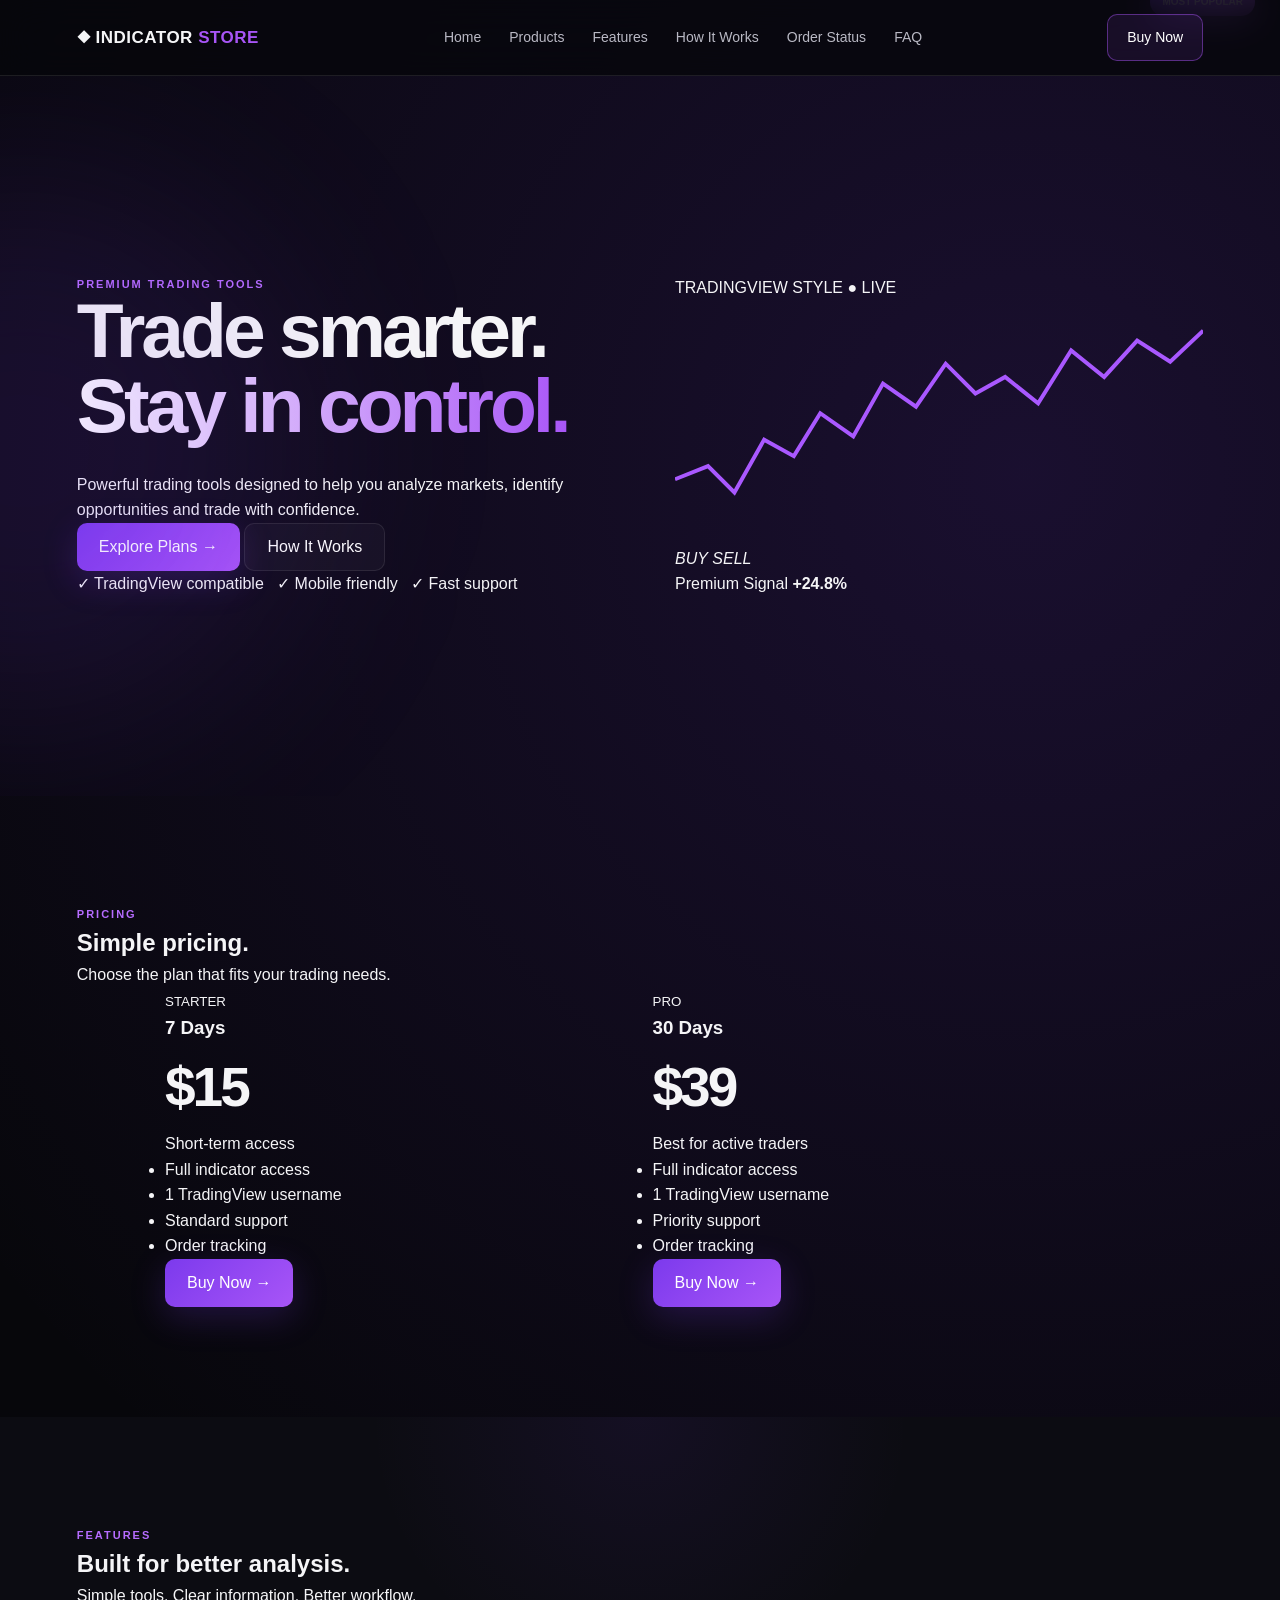
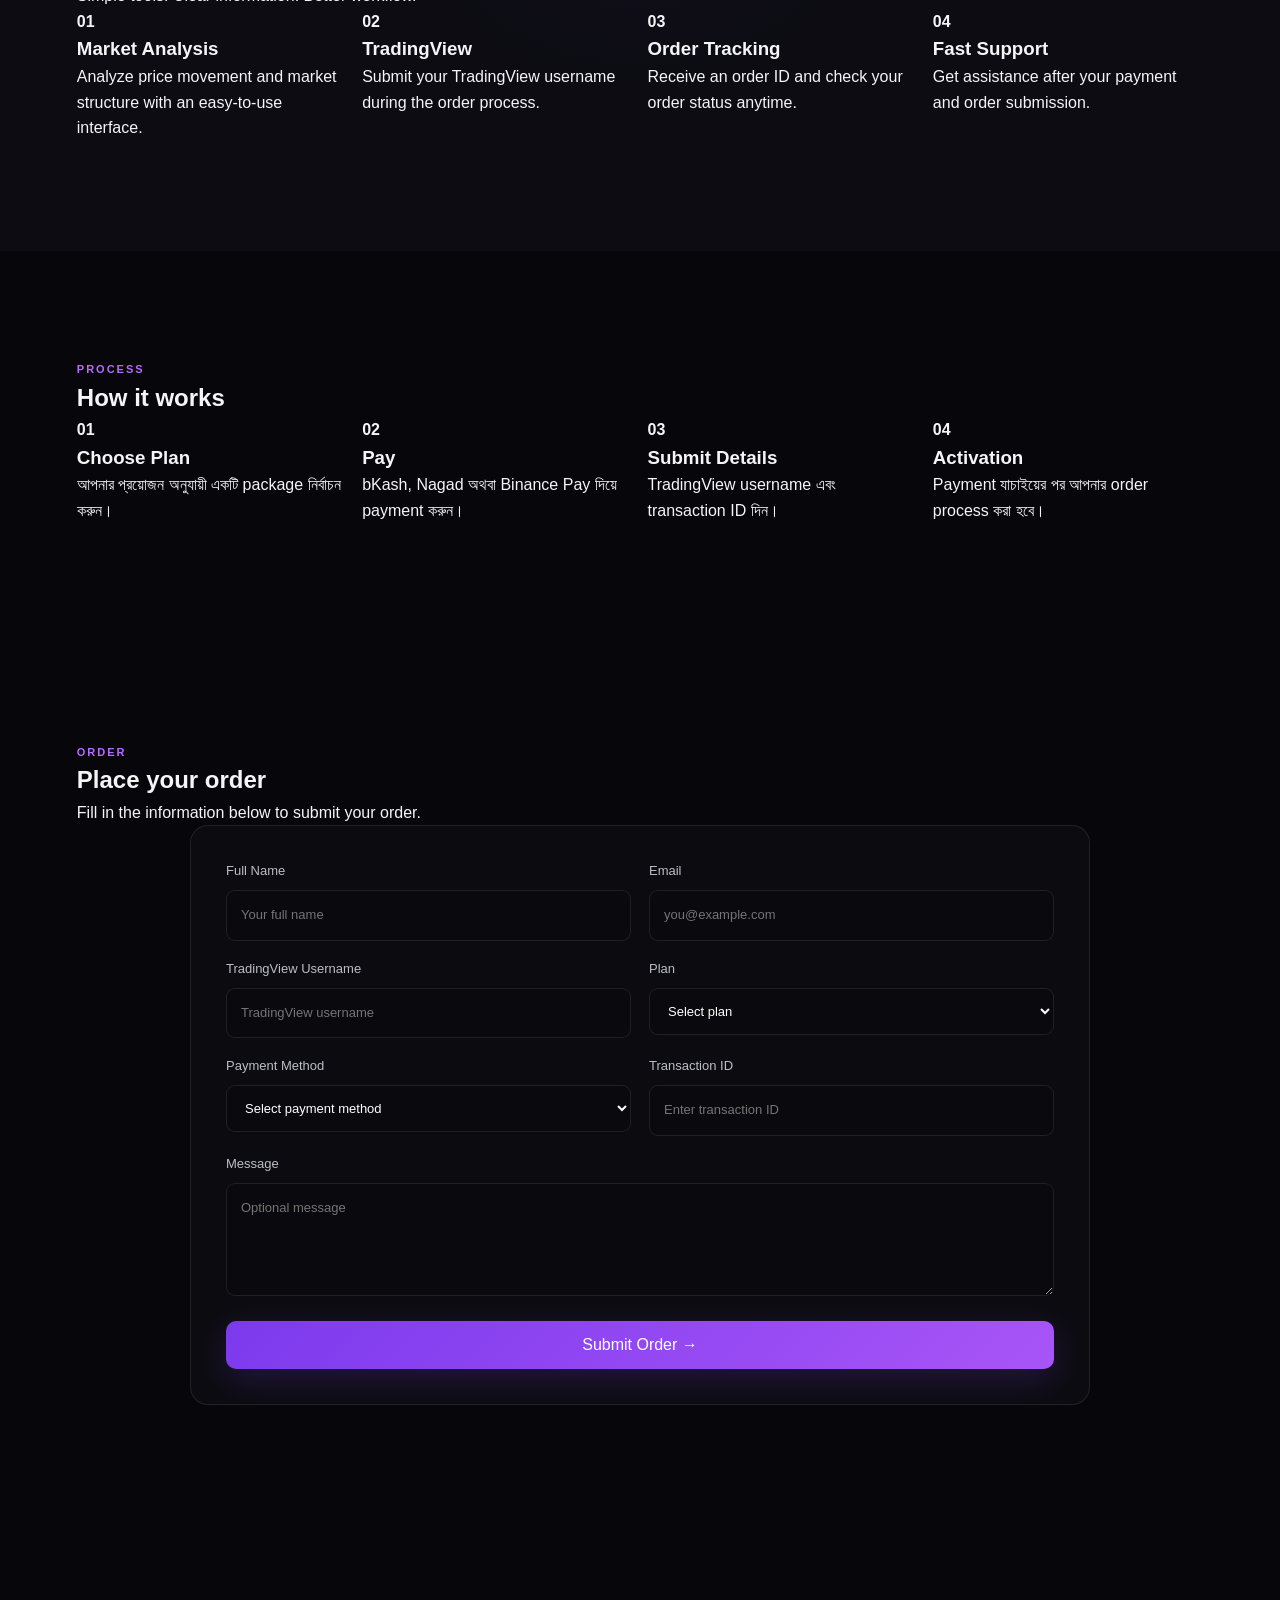
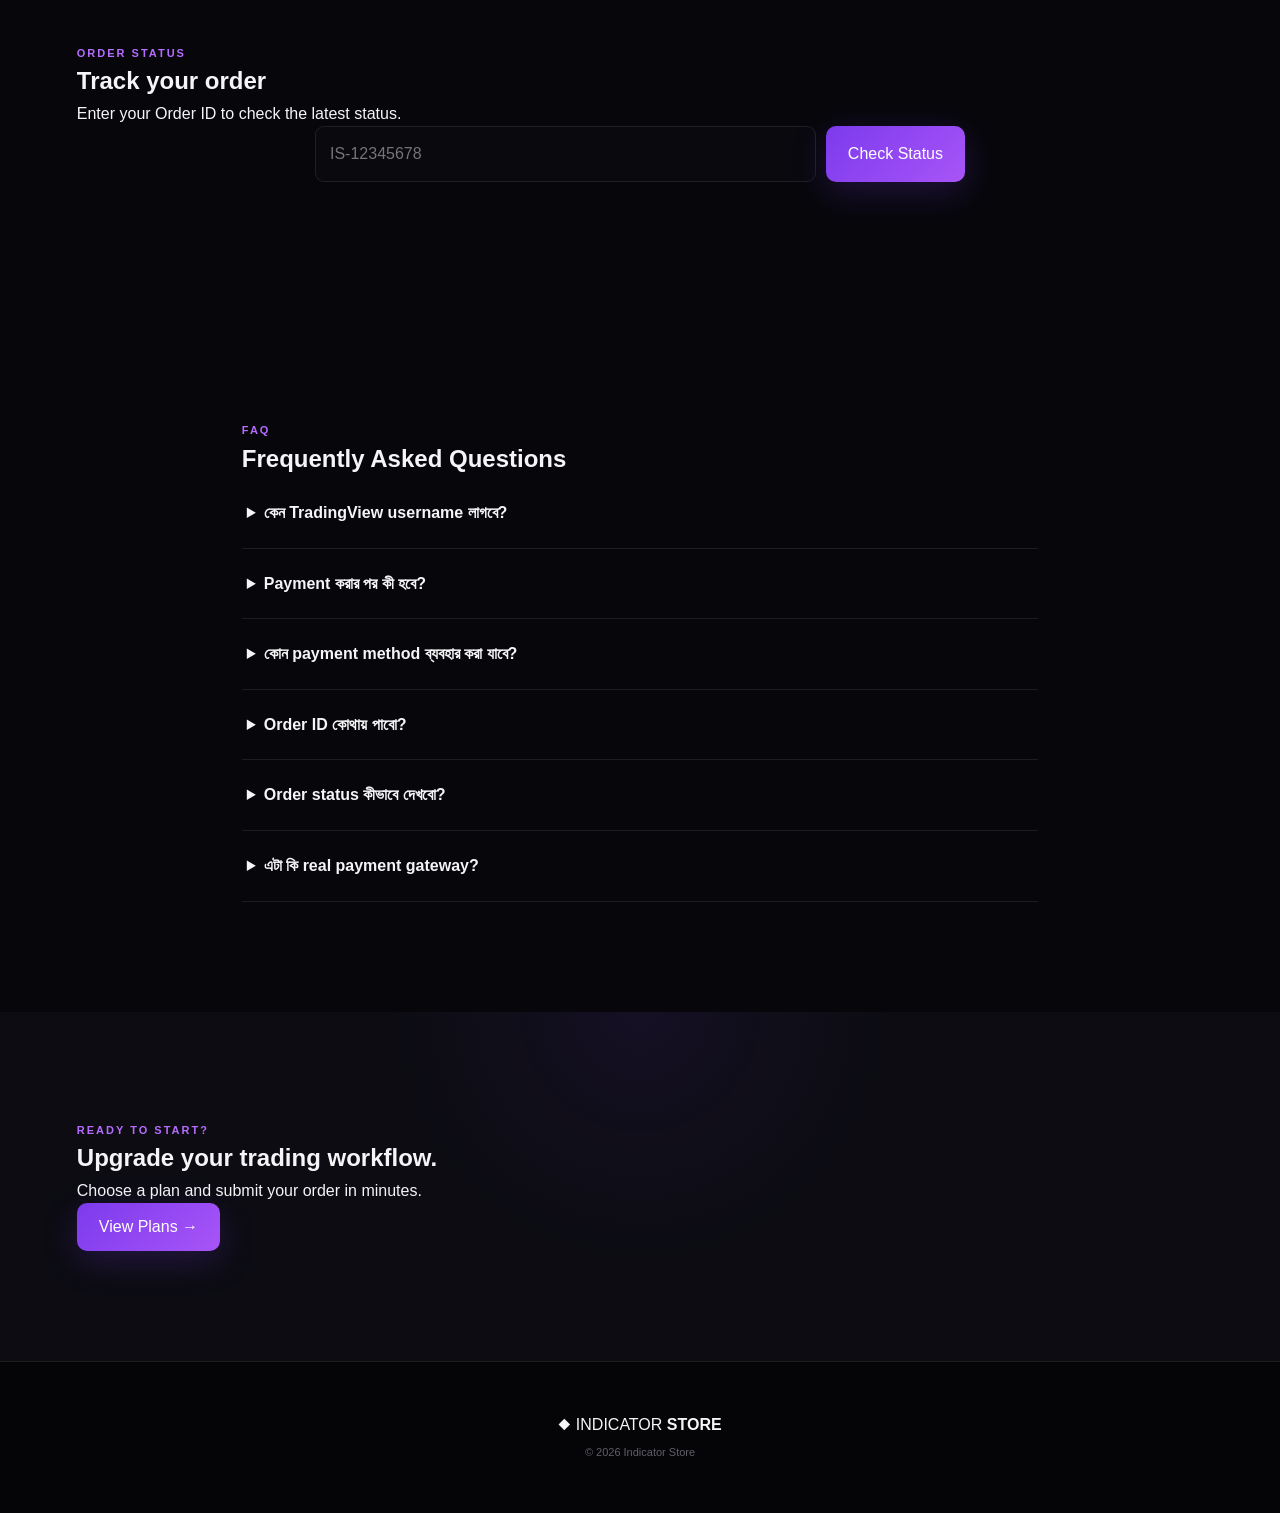
==== commit ea3a7e61: "Update index.html" ====
--- a/index.html
+++ b/index.html
@@ -3,7 +3,7 @@
 <head>
   <meta charset="utf-8">
   <meta name="viewport" content="width=device-width,initial-scale=1">
-  <meta name="theme-color" content="#08080d">
+  <meta name="description" content="Premium TradingView style trading tools and indicators.">
   <title>Indicator Store — Premium Trading Tools</title>
   <link rel="stylesheet" href="style.css">
 </head>
@@ -18,6 +18,7 @@
   <button id="menu" aria-label="Menu">☰</button>
 
   <nav id="links">
+    <a href="#home">Home</a>
     <a href="#products">Products</a>
     <a href="#features">Features</a>
     <a href="#how">How It Works</a>
@@ -25,136 +26,102 @@
     <a href="#faq">FAQ</a>
   </nav>
 
-  <a class="buytop" href="#products">Get Started →</a>
+  <a class="buytop" href="#products">Buy Now</a>
 </header>
 
-
-<main>
 
 <!-- HERO -->
 <section id="home" class="hero">
 
-  <div class="hero-content">
-
-    <div class="badge">
-      <span>●</span> PREMIUM TRADING TECHNOLOGY
+  <div class="heroText">
+
+    <div class="eyebrow">
+      PREMIUM TRADING TOOLS
     </div>
 
     <h1>
-      Trade with clarity.<br>
-      <span>Build your edge.</span>
+      Trade smarter.<br>
+      <span>Stay in control.</span>
     </h1>
 
-    <p class="hero-text">
-      Premium trading tools designed to help you analyze
-      markets faster, find opportunities and trade with confidence.
-    </p>
-
-    <div class="hero-buttons">
+    <p>
+      Powerful trading tools designed to help you analyze
+      markets, identify opportunities and trade with confidence.
+    </p>
+
+    <div class="row">
       <a class="btn primary" href="#products">
         Explore Plans →
       </a>
 
-      <a class="btn" href="#features">
-        Discover Features
+      <a class="btn" href="#how">
+        How It Works
       </a>
     </div>
 
-    <div class="trust-row">
-      <span>✓ Premium Tools</span>
-      <span>✓ Mobile Friendly</span>
-      <span>✓ Fast Support</span>
+    <div class="mini">
+      ✓ TradingView compatible
+      &nbsp; ✓ Mobile friendly
+      &nbsp; ✓ Fast support
     </div>
 
   </div>
 
 
   <!-- CHART -->
-  <div class="hero-chart">
-
-    <div class="chart-top">
-      <span>MARKET ANALYSIS</span>
-      <span class="live">● LIVE</span>
-    </div>
-
-    <div class="chart-area">
-
-      <div class="chart-grid"></div>
+  <div class="chartbox">
+
+    <div class="charttitle">
+      TRADINGVIEW STYLE
+      <span>● LIVE</span>
+    </div>
+
+    <div class="chart">
+
+      <div class="grid"></div>
 
       <svg
-        viewBox="0 0 900 420"
-        preserveAspectRatio="none">
+        viewBox="0 0 800 360"
+        preserveAspectRatio="none"
+      >
 
         <polyline
           points="
-          0,320
-          60,295
-          110,330
-          165,250
-          220,270
-          275,210
-          330,245
-          390,160
-          450,195
-          510,125
-          570,165
-          630,130
-          690,155
-          750,90
-          810,120
-          900,45"
+          0,270
+          50,250
+          90,290
+          135,210
+          180,235
+          220,170
+          270,205
+          315,125
+          365,160
+          410,95
+          455,140
+          500,115
+          550,155
+          600,75
+          650,115
+          700,60
+          750,92
+          800,45"
           fill="none"
-          stroke="#a855f7"
+          stroke="#a958ff"
           stroke-width="6"
         />
 
       </svg>
 
-      <div class="chart-signal buy-signal">
-        BUY
-      </div>
-
-      <div class="chart-signal sell-signal">
-        SELL
-      </div>
-
-      <div class="chart-price">
-        +24.8%
-      </div>
-
-    </div>
-
-    <div class="chart-bottom">
-      <span>Premium Signal</span>
-      <strong>STRONG TREND</strong>
-    </div>
-
-  </div>
-
-</section>
-
-
-<!-- STATS -->
-<section class="stats">
-
-  <div>
-    <strong>24/7</strong>
-    <span>Market Analysis</span>
-  </div>
-
-  <div>
-    <strong>2</strong>
-    <span>Flexible Plans</span>
-  </div>
-
-  <div>
-    <strong>1</strong>
-    <span>TradingView Username</span>
-  </div>
-
-  <div>
-    <strong>100%</strong>
-    <span>Mobile Friendly</span>
+      <i class="sig buy">BUY</i>
+      <i class="sig sell">SELL</i>
+
+    </div>
+
+    <div class="chartfoot">
+      Premium Signal
+      <b>+24.8%</b>
+    </div>
+
   </div>
 
 </section>
@@ -163,17 +130,18 @@
 <!-- PRODUCTS -->
 <section class="section" id="products">
 
-  <div class="section-heading">
-
-    <div class="eyebrow">PRICING</div>
+  <div class="heading">
+
+    <div class="eyebrow">
+      PRICING
+    </div>
 
     <h2>
-      Simple pricing.<br>
-      <span>Powerful tools.</span>
+      Simple pricing.
     </h2>
 
     <p>
-      Choose the plan that fits your trading journey.
+      Choose the plan that fits your trading needs.
     </p>
 
   </div>
@@ -181,79 +149,73 @@
 
   <div class="products">
 
-    <!-- 7 DAYS -->
-    <article class="price-card">
-
-      <div class="plan-label">
-        STARTER
+    <!-- STARTER -->
+    <article class="card">
+
+      <small>STARTER</small>
+
+      <h3>
+        7 Days
+      </h3>
+
+      <div class="price">
+        $15
       </div>
 
-      <h3>7 Days</h3>
-
-      <p class="plan-description">
-        Try the premium trading experience.
-      </p>
-
-      <div class="price">
-        <small>$</small>15
-      </div>
-
-      <div class="period">
-        One-time payment
-      </div>
+      <p class="priceNote">
+        Short-term access
+      </p>
 
       <ul>
-        <li>✓ Full indicator access</li>
-        <li>✓ 1 TradingView username</li>
-        <li>✓ Standard support</li>
-        <li>✓ Order tracking</li>
+        <li>Full indicator access</li>
+        <li>1 TradingView username</li>
+        <li>Standard support</li>
+        <li>Order tracking</li>
       </ul>
 
       <button
         class="btn primary choose"
-        data-plan="7 Days">
-        Get 7 Days →
+        data-plan="7 Days"
+      >
+        Buy Now →
       </button>
 
     </article>
 
 
-    <!-- 30 DAYS -->
-    <article class="price-card featured">
-
-      <div class="popular">
+    <!-- PRO -->
+    <article class="card featured">
+
+      <b class="popular">
         MOST POPULAR
+      </b>
+
+      <small>PRO</small>
+
+      <h3>
+        30 Days
+      </h3>
+
+      <div class="price">
+        $39
       </div>
 
-      <div class="plan-label">
-        PRO
-      </div>
-
-      <h3>30 Days</h3>
-
-      <p class="plan-description">
-        The best choice for active traders.
-      </p>
-
-      <div class="price">
-        <small>$</small>39
-      </div>
-
-      <div class="period">
-        One-time payment
-      </div>
+      <p class="priceNote">
+        Best for active traders
+      </p>
 
       <ul>
-        <li>✓ Full indicator access</li>
-        <li>✓ 1 TradingView username</li>
-        <li>✓ Priority support</li>
-        <li>✓ Order tracking</li>
+        <li>Full indicator access</li>
+        <li>1 TradingView username</li>
+        <li>Priority support</li>
+        <li>Order tracking</li>
       </ul>
 
       <button
         class="btn primary choose"
-        data-plan="30 Days">
-        Get Pro Access →
+        data-plan="30 Days"
+      >
+        Buy Now →
       </button>
 
     </article>
@@ -266,80 +228,58 @@
 <!-- FEATURES -->
 <section class="section dark" id="features">
 
-  <div class="section-heading">
-
-    <div class="eyebrow">POWERFUL FEATURES</div>
+  <div class="heading">
+
+    <div class="eyebrow">
+      FEATURES
+    </div>
 
     <h2>
-      Everything you need<br>
-      <span>to analyze smarter.</span>
+      Built for better analysis.
     </h2>
 
     <p>
-      A clean and powerful toolkit for modern market analysis.
-    </p>
-
-  </div>
-
-
-  <div class="feature-grid">
-
-    <div class="feature-card">
-      <div class="feature-icon">📊</div>
-      <h3>Market Signals</h3>
-      <p>
-        Identify potential market opportunities with
-        easy-to-understand signals.
-      </p>
-    </div>
-
-
-    <div class="feature-card">
-      <div class="feature-icon">🎯</div>
-      <h3>Entry & Exit Zones</h3>
-      <p>
-        Analyze possible entry, target and exit areas
-        directly from your chart.
-      </p>
-    </div>
-
-
-    <div class="feature-card">
-      <div class="feature-icon">⚡</div>
-      <h3>Fast Analysis</h3>
-      <p>
-        Spend less time searching charts and more time
-        focusing on your trading plan.
-      </p>
-    </div>
-
-
-    <div class="feature-card">
-      <div class="feature-icon">🔔</div>
-      <h3>Alert Ready</h3>
-      <p>
-        Stay aware of important market conditions and
-        potential setups.
-      </p>
-    </div>
-
-
-    <div class="feature-card">
-      <div class="feature-icon">📈</div>
-      <h3>Trend Analysis</h3>
-      <p>
-        Understand market direction using multiple
-        technical concepts.
-      </p>
-    </div>
-
-
-    <div class="feature-card">
-      <div class="feature-icon">🧠</div>
-      <h3>Smart Workflow</h3>
-      <p>
-        Combine your own analysis with premium tools
-        for a structured trading process.
+      Simple tools. Clear information. Better workflow.
+    </p>
+
+  </div>
+
+
+  <div class="steps">
+
+    <div>
+      <b>01</b>
+      <h3>Market Analysis</h3>
+      <p>
+        Analyze price movement and market structure
+        with an easy-to-use interface.
+      </p>
+    </div>
+
+    <div>
+      <b>02</b>
+      <h3>TradingView</h3>
+      <p>
+        Submit your TradingView username during
+        the order process.
+      </p>
+    </div>
+
+    <div>
+      <b>03</b>
+      <h3>Order Tracking</h3>
+      <p>
+        Receive an order ID and check your order
+        status anytime.
+      </p>
+    </div>
+
+    <div>
+      <b>04</b>
+      <h3>Fast Support</h3>
+      <p>
+        Get assistance after your payment and
+        order submission.
       </p>
     </div>
 
@@ -351,13 +291,14 @@
 <!-- HOW IT WORKS -->
 <section class="section" id="how">
 
-  <div class="section-heading">
-
-    <div class="eyebrow">HOW IT WORKS</div>
+  <div class="heading">
+
+    <div class="eyebrow">
+      PROCESS
+    </div>
 
     <h2>
-      Start in just<br>
-      <span>four simple steps.</span>
+      How it works
     </h2>
 
   </div>
@@ -365,38 +306,43 @@
 
   <div class="steps">
 
-    <div class="step">
-      <div class="step-number">01</div>
-      <h3>Choose a Plan</h3>
-      <p>
-        Select the 7 Days or 30 Days plan.
-      </p>
-    </div>
-
-
-    <div class="step">
-      <div class="step-number">02</div>
-      <h3>Make Payment</h3>
-      <p>
-        Pay using bKash, Nagad or Binance Pay.
-      </p>
-    </div>
-
-
-    <div class="step">
-      <div class="step-number">03</div>
-      <h3>Submit Details</h3>
-      <p>
-        Enter your TradingView username and transaction ID.
-      </p>
-    </div>
-
-
-    <div class="step">
-      <div class="step-number">04</div>
-      <h3>Activation</h3>
-      <p>
-        Your order is reviewed and processed by admin.
+    <div>
+      <b>01</b>
+      <h3>
+        Choose Plan
+      </h3>
+      <p>
+        আপনার প্রয়োজন অনুযায়ী একটি package নির্বাচন করুন।
+      </p>
+    </div>
+
+    <div>
+      <b>02</b>
+      <h3>
+        Pay
+      </h3>
+      <p>
+        bKash, Nagad অথবা Binance Pay দিয়ে payment করুন।
+      </p>
+    </div>
+
+    <div>
+      <b>03</b>
+      <h3>
+        Submit Details
+      </h3>
+      <p>
+        TradingView username এবং transaction ID দিন।
+      </p>
+    </div>
+
+    <div>
+      <b>04</b>
+      <h3>
+        Activation
+      </h3>
+      <p>
+        Payment যাচাইয়ের পর আপনার order process করা হবে।
       </p>
     </div>
 
@@ -406,19 +352,20 @@
 
 
 <!-- ORDER -->
-<section class="section order-section" id="order">
-
-  <div class="section-heading">
-
-    <div class="eyebrow">GET ACCESS</div>
+<section class="section order" id="order">
+
+  <div class="heading">
+
+    <div class="eyebrow">
+      ORDER
+    </div>
 
     <h2>
-      Place your<br>
-      <span>order.</span>
+      Place your order
     </h2>
 
     <p>
-      Complete the form below after making your payment.
+      Fill in the information below to submit your order.
     </p>
 
   </div>
@@ -430,8 +377,10 @@
       Full Name
       <input
         id="name"
+        type="text"
         placeholder="Your full name"
-        required>
+        required
+      >
     </label>
 
 
@@ -441,7 +390,8 @@
         id="email"
         type="email"
         placeholder="you@example.com"
-        required>
+        required
+      >
     </label>
 
 
@@ -449,8 +399,10 @@
       TradingView Username
       <input
         id="tv"
-        placeholder="Your TradingView username"
-        required>
+        type="text"
+        placeholder="TradingView username"
+        required
+      >
     </label>
 
 
@@ -458,9 +410,19 @@
       Plan
 
       <select id="plan" required>
-        <option value="">Select plan</option>
-        <option>7 Days</option>
-        <option>30 Days</option>
+
+        <option value="">
+          Select plan
+        </option>
+
+        <option value="7 Days">
+          7 Days — $15
+        </option>
+
+        <option value="30 Days">
+          30 Days — $39
+        </option>
+
       </select>
 
     </label>
@@ -470,10 +432,23 @@
       Payment Method
 
       <select id="payment" required>
-        <option value="">Select payment</option>
-        <option>bKash</option>
-        <option>Nagad</option>
-        <option>Binance Pay</option>
+
+        <option value="">
+          Select payment method
+        </option>
+
+        <option value="bKash">
+          bKash
+        </option>
+
+        <option value="Nagad">
+          Nagad
+        </option>
+
+        <option value="Binance Pay">
+          Binance Pay
+        </option>
+
       </select>
 
     </label>
@@ -484,8 +459,10 @@
 
       <input
         id="trx"
+        type="text"
         placeholder="Enter transaction ID"
-        required>
+        required
+      >
 
     </label>
 
@@ -496,13 +473,16 @@
       <textarea
         id="message"
         rows="4"
-        placeholder="Optional message">
-      </textarea>
+        placeholder="Optional message"
+      ></textarea>
 
     </label>
 
 
-    <button class="btn primary wide">
+    <button
+      class="btn primary wide"
+      type="submit"
+    >
       Submit Order →
     </button>
 
@@ -515,33 +495,41 @@
 
 
 <!-- STATUS -->
-<section class="section status-section" id="status">
-
-  <div class="section-heading">
-
-    <div class="eyebrow">ORDER STATUS</div>
+<section class="section status" id="status">
+
+  <div class="heading">
+
+    <div class="eyebrow">
+      ORDER STATUS
+    </div>
 
     <h2>
-      Track your<br>
-      <span>order.</span>
+      Track your order
     </h2>
 
     <p>
-      Enter your Order ID to check the current status.
-    </p>
-
-  </div>
-
-
-  <form id="statusForm" class="statusform">
+      Enter your Order ID to check the latest status.
+    </p>
+
+  </div>
+
+
+  <form
+    id="statusForm"
+    class="statusform"
+  >
 
     <input
       id="lookup"
       placeholder="IS-12345678"
-      required>
-
-    <button class="btn primary">
-      Check Status →
+      required
+    >
+
+    <button
+      class="btn primary"
+      type="submit"
+    >
+      Check Status
     </button>
 
   </form>
@@ -555,115 +543,148 @@
 <!-- FAQ -->
 <section class="section faq" id="faq">
 
-  <div class="section-heading">
-
-    <div class="eyebrow">FAQ</div>
+  <div class="heading">
+
+    <div class="eyebrow">
+      FAQ
+    </div>
 
     <h2>
-      Questions,<br>
-      <span>answered.</span>
+      Frequently Asked Questions
     </h2>
 
   </div>
 
 
   <details>
+
     <summary>
       কেন TradingView username লাগবে?
     </summary>
 
     <p>
-      Authorized activation workflow-এ customer account
-      শনাক্ত করার জন্য TradingView username প্রয়োজন হতে পারে।
-    </p>
+      আপনার order-এর জন্য TradingView account শনাক্ত
+      করার প্রয়োজন হতে পারে।
+    </p>
+
   </details>
 
 
   <details>
+
     <summary>
       Payment করার পর কী হবে?
     </summary>
 
     <p>
-      আপনার order প্রথমে Pending থাকবে। Admin payment
-      যাচাই করার পর order status পরিবর্তন করবে।
-    </p>
+      Order প্রথমে Pending থাকবে। Payment যাচাইয়ের
+      পর admin order status পরিবর্তন করতে পারবে।
+    </p>
+
   </details>
 
 
   <details>
+
     <summary>
-      কোন payment method ব্যবহার করতে পারি?
+      কোন payment method ব্যবহার করা যাবে?
     </summary>
 
     <p>
-      বর্তমানে bKash, Nagad এবং Binance Pay ব্যবহার করা যাবে।
-    </p>
+      বর্তমানে bKash, Nagad এবং Binance Pay
+      payment method হিসেবে দেওয়া আছে।
+    </p>
+
   </details>
 
 
   <details>
+
     <summary>
-      Order ID কোথায় পাব?
+      Order ID কোথায় পাবো?
     </summary>
 
     <p>
-      Order সফলভাবে submit হলে আপনার screen-এ Order ID
-      দেখানো হবে। সেটি সংরক্ষণ করে রাখুন।
-    </p>
+      Order successfully submit করার পর screen-এ
+      আপনার Order ID দেখানো হবে।
+    </p>
+
   </details>
 
 
   <details>
+
     <summary>
-      এটা কি financial advice?
+      Order status কীভাবে দেখবো?
     </summary>
 
     <p>
-      Indicator Store-এর tools শুধুমাত্র market analysis ও
-      educational purposes-এর জন্য। Trading-এ ঝুঁকি রয়েছে।
-    </p>
+      Order ID নিয়ে নিচের Order Status section-এ
+      গিয়ে Check Status চাপুন।
+    </p>
+
   </details>
 
+
+  <details>
+
+    <summary>
+      এটা কি real payment gateway?
+    </summary>
+
+    <p>
+      এই website বর্তমানে transaction ID গ্রহণ করে।
+      Automatic payment verification চাইলে আলাদা
+      merchant/API integration প্রয়োজন হবে।
+    </p>
+
+  </details>
+
 </section>
 
 
 <!-- CTA -->
-<section class="cta">
-
-  <div class="eyebrow">
-    READY TO START?
-  </div>
-
-  <h2>
-    Build your trading edge.
-  </h2>
-
-  <p>
-    Choose a plan and get started with premium trading tools.
-  </p>
-
-  <a class="btn primary" href="#products">
-    View Plans →
-  </a>
-
-</section>
-
-</main>
-
-
+<section class="section dark">
+
+  <div class="heading">
+
+    <div class="eyebrow">
+      READY TO START?
+    </div>
+
+    <h2>
+      Upgrade your trading workflow.
+    </h2>
+
+    <p>
+      Choose a plan and submit your order in minutes.
+    </p>
+
+    <div class="row center">
+
+      <a
+        class="btn primary"
+        href="#products"
+      >
+        View Plans →
+      </a>
+
+    </div>
+
+  </div>
+
+</section>
+
+
+<!-- FOOTER -->
 <footer>
 
-  <div class="footer-logo">
+  <div>
     ◆ INDICATOR <b>STORE</b>
   </div>
 
-  <p>
-    Premium trading tools for smarter market analysis.
-  </p>
-
   <span>
-    © 2026 Indicator Store. All rights reserved.
+    © 2026 Indicator Store
   </span>
 
 </footer>
--- a/style.css
+++ b/style.css
@@ -1,31 +1,905 @@
-*{box-sizing:border-box}html{scroll-behavior:smooth}body{margin:0;background:#070a10;color:#eef2f7;font-family:Inter,system-ui,-apple-system,Segoe UI,Roboto,sans-serif}a{text-decoration:none;color:inherit}.nav{height:72px;display:flex;align-items:center;justify-content:space-between;padding:0 6%;border-bottom:1px solid #1b2230;background:rgba(7,10,16,.9);position:sticky;top:0;z-index:10;backdrop-filter:blur(12px)}.logo{font-weight:800;font-size:19px}.logo span{color:#55e6a5;margin-right:8px}.nav nav{display:flex;gap:26px;color:#aeb7c5;font-size:14px}.nav nav a:hover{color:#fff}.menu{display:none;background:none;border:0;color:#fff;font-size:25px}.hero{min-height:680px;padding:80px 7%;display:grid;grid-template-columns:1fr 1fr;gap:60px;align-items:center;background:radial-gradient(circle at 80% 20%,#10251f 0,transparent 35%),radial-gradient(circle at 20% 50%,#111827 0,transparent 35%)}.badge,.eyebrow{color:#55e6a5;font-size:12px;font-weight:800;letter-spacing:2px}.hero h1{font-size:clamp(44px,6vw,76px);line-height:.98;margin:18px 0}.hero h1 span{color:#55e6a5}.hero p{max-width:620px;color:#9da8b7;font-size:17px;line-height:1.7}.actions{display:flex;gap:12px;margin:28px 0}.btn{display:inline-flex;align-items:center;justify-content:center;padding:13px 20px;border-radius:10px;border:1px solid #2a3342;font-weight:800;cursor:pointer;transition:.2s}.btn:hover{transform:translateY(-2px)}.primary{background:#55e6a5;color:#07100c;border-color:#55e6a5}.ghost{background:#0d121a;color:#fff}.trust{display:flex;gap:18px;flex-wrap:wrap;color:#758092;font-size:12px}.chart-card{border:1px solid #263040;background:#0c1119;border-radius:20px;padding:18px;box-shadow:0 30px 90px rgba(0,0,0,.35)}.chart-top,.chart-bottom{display:flex;justify-content:space-between;color:#697586;font-size:11px;font-weight:800}.live{color:#55e6a5}.chart{height:310px;position:relative;overflow:hidden;margin:14px 0;border-radius:12px;background:#090d14}.grid{position:absolute;inset:0;background-image:linear-gradient(#18202d 1px,transparent 1px),linear-gradient(90deg,#18202d 1px,transparent 1px);background-size:60px 50px;opacity:.7}.chart svg{position:absolute;width:100%;height:100%;color:#55e6a5}.signal{position:absolute;padding:7px 10px;border-radius:7px;font-size:10px;font-weight:900}.buy{left:42%;top:40%;background:#55e6a5;color:#07100c}.sell{right:10%;top:20%;background:#ff6b7a;color:#fff}.section{padding:90px 7%;border-top:1px solid #151c27}.section-head{text-align:center;max-width:720px;margin:0 auto 42px}.section h2,.support h2{font-size:40px;margin:10px 0}.section-head p{color:#8f99a8}.cards{display:grid;grid-template-columns:repeat(4,1fr);gap:16px}.cards article,.price-card{background:#0c1119;border:1px solid #202938;border-radius:16px;padding:25px}.icon{font-size:25px}.cards h3{margin-bottom:8px}.cards p,.price-card li{color:#8d98a8;line-height:1.6}.pricing{display:grid;grid-template-columns:repeat(3,1fr);gap:18px;max-width:1050px;margin:auto}.price-card{position:relative}.price-card.featured{border-color:#55e6a5;transform:translateY(-8px)}.popular{position:absolute;right:16px;top:16px;color:#55e6a5;font-size:10px;font-weight:900}.price{font-size:42px;font-weight:900;margin:18px 0}.price span{font-size:12px;color:#737e8f;font-weight:500}.price-card ul{padding-left:20px;min-height:105px}.price-card .btn{width:100%}.note{text-align:center;color:#687386;font-size:12px;margin-top:22px}.order-section{background:#090d14}.order-form{max-width:850px;margin:auto;display:grid;grid-template-columns:1fr 1fr;gap:16px}.field{display:flex;flex-direction:column;gap:8px}.field label{font-size:12px;color:#9aa5b5;font-weight:700}.field input,.field select,.field textarea{width:100%;background:#0d131d;border:1px solid #273140;color:#fff;border-radius:10px;padding:13px;outline:none}.field input:focus,.field select:focus,.field textarea:focus{border-color:#55e6a5}.full{grid-column:1/-1}.result{max-width:850px;margin:18px auto 0;padding:18px;border:1px solid #55e6a5;background:#0c1a15;border-radius:12px}.hidden{display:none}.support{padding:55px 7%;display:flex;justify-content:space-between;align-items:center;gap:20px;border-top:1px solid #151c27}footer{padding:25px 7%;display:flex;justify-content:space-between;color:#596475;font-size:12px;border-top:1px solid #151c27}@media(max-width:850px){.nav nav{display:none;position:absolute;top:72px;left:0;right:0;background:#090d14;padding:20px 7%;flex-direction:column}.nav nav.open{display:flex}.menu{display:block}.hero{grid-template-columns:1fr;padding-top:55px}.cards{grid-template-columns:1fr 1fr}.pricing{grid-template-columns:1fr}.price-card.featured{transform:none}.order-form{grid-template-columns:1fr}.support,footer{flex-direction:column;align-items:flex-start}.section h2,.support h2{font-size:32px}}@media(max-width:500px){.hero h1{font-size:45px}.hero{padding-left:5%;padding-right:5%}.section{padding-left:5%;padding-right:5%}.cards{grid-template-columns:1fr}.trust{flex-direction:column;gap:7px}.chart{height:250px}}/* Mobile order form fix */
+* {
+  box-sizing: border-box;
+  margin: 0;
+  padding: 0;
+}
+
+:root {
+  --bg: #07070b;
+  --bg2: #0c0c12;
+  --card: #111119;
+  --card2: #15151f;
+  --text: #f5f5f7;
+  --muted: #9b9ba8;
+  --line: rgba(255,255,255,.09);
+  --purple: #a855f7;
+  --purple2: #7c3aed;
+  --green: #22c55e;
+  --red: #ef4444;
+}
+
+html {
+  scroll-behavior: smooth;
+}
+
+body {
+  font-family: Arial, Helvetica, sans-serif;
+  background:
+    radial-gradient(circle at 80% 10%, rgba(124,58,237,.16), transparent 30%),
+    var(--bg);
+  color: var(--text);
+  line-height: 1.6;
+}
+
+a {
+  color: inherit;
+  text-decoration: none;
+}
+
+button,
+input,
+select,
+textarea {
+  font: inherit;
+}
+
+
+/* =========================
+   NAVIGATION
+========================= */
+
+.nav {
+  height: 76px;
+  padding: 0 6%;
+  display: flex;
+  align-items: center;
+  justify-content: space-between;
+  gap: 25px;
+  position: sticky;
+  top: 0;
+  z-index: 1000;
+  background: rgba(7,7,11,.82);
+  backdrop-filter: blur(18px);
+  border-bottom: 1px solid var(--line);
+}
+
+.logo {
+  font-size: 17px;
+  font-weight: 800;
+  letter-spacing: .5px;
+  white-space: nowrap;
+}
+
+.logo b {
+  color: var(--purple);
+}
+
+.nav nav {
+  display: flex;
+  gap: 28px;
+}
+
+.nav nav a {
+  color: #b9b9c4;
+  font-size: 14px;
+  transition: .2s;
+}
+
+.nav nav a:hover {
+  color: white;
+}
+
+.buytop {
+  padding: 11px 19px;
+  border: 1px solid rgba(168,85,247,.45);
+  border-radius: 10px;
+  color: white;
+  background: rgba(168,85,247,.1);
+  font-size: 14px;
+}
+
+#menu {
+  display: none;
+  border: 0;
+  background: transparent;
+  color: white;
+  font-size: 25px;
+}
+
+
+/* =========================
+   HERO
+========================= */
+
+.hero {
+  min-height: 720px;
+  padding: 110px 6%;
+  display: grid;
+  grid-template-columns: 1fr 1fr;
+  align-items: center;
+  gap: 70px;
+  position: relative;
+  overflow: hidden;
+}
+
+.hero::before {
+  content: "";
+  position: absolute;
+  width: 550px;
+  height: 550px;
+  background: rgba(124,58,237,.12);
+  filter: blur(100px);
+  border-radius: 50%;
+  left: -250px;
+  top: 100px;
+}
+
+.hero-content {
+  position: relative;
+  z-index: 2;
+}
+
+.badge,
+.eyebrow {
+  color: #b66cff;
+  font-size: 11px;
+  font-weight: 800;
+  letter-spacing: 2px;
+}
+
+.badge {
+  display: inline-flex;
+  align-items: center;
+  gap: 8px;
+  padding: 8px 13px;
+  border: 1px solid rgba(168,85,247,.25);
+  background: rgba(168,85,247,.08);
+  border-radius: 30px;
+  margin-bottom: 25px;
+}
+
+.badge span {
+  color: var(--green);
+}
+
+.hero h1 {
+  font-size: clamp(48px, 6vw, 82px);
+  line-height: .98;
+  letter-spacing: -4px;
+  margin-bottom: 28px;
+}
+
+.hero h1 span,
+.section-heading h2 span,
+.cta h2 {
+  background: linear-gradient(90deg,#fff,#a855f7);
+  -webkit-background-clip: text;
+  background-clip: text;
+  color: transparent;
+}
+
+.hero-text {
+  color: var(--muted);
+  max-width: 590px;
+  font-size: 17px;
+  line-height: 1.8;
+  margin-bottom: 30px;
+}
+
+.hero-buttons {
+  display: flex;
+  gap: 12px;
+  flex-wrap: wrap;
+}
+
+.btn {
+  display: inline-flex;
+  align-items: center;
+  justify-content: center;
+  min-height: 48px;
+  padding: 0 22px;
+  border: 1px solid var(--line);
+  border-radius: 10px;
+  color: white;
+  background: rgba(255,255,255,.03);
+  cursor: pointer;
+  transition: .25s;
+}
+
+.btn:hover {
+  transform: translateY(-2px);
+  border-color: rgba(168,85,247,.5);
+}
+
+.btn.primary {
+  border: 0;
+  background: linear-gradient(135deg,var(--purple2),var(--purple));
+  box-shadow: 0 10px 35px rgba(124,58,237,.22);
+}
+
+.trust-row {
+  display: flex;
+  gap: 18px;
+  flex-wrap: wrap;
+  margin-top: 28px;
+  color: #858592;
+  font-size: 12px;
+}
+
+
+/* =========================
+   CHART
+========================= */
+
+.hero-chart {
+  position: relative;
+  background: linear-gradient(145deg,#12121b,#09090e);
+  border: 1px solid rgba(255,255,255,.1);
+  border-radius: 20px;
+  padding: 17px;
+  box-shadow:
+    0 30px 80px rgba(0,0,0,.45),
+    0 0 80px rgba(124,58,237,.08);
+  transform: perspective(1000px) rotateY(-3deg);
+}
+
+.chart-top,
+.chart-bottom {
+  display: flex;
+  justify-content: space-between;
+  font-size: 10px;
+  letter-spacing: 1.5px;
+  color: #888895;
+}
+
+.live {
+  color: var(--green);
+}
+
+.chart-area {
+  height: 390px;
+  position: relative;
+  overflow: hidden;
+  margin: 15px 0;
+  border-radius: 12px;
+  background: #09090d;
+}
+
+.chart-grid {
+  position: absolute;
+  inset: 0;
+  opacity: .4;
+  background-image:
+    linear-gradient(rgba(255,255,255,.06) 1px, transparent 1px),
+    linear-gradient(90deg, rgba(255,255,255,.06) 1px, transparent 1px);
+  background-size: 55px 55px;
+}
+
+.chart-area svg {
+  position: absolute;
+  inset: 0;
+  width: 100%;
+  height: 100%;
+}
+
+.chart-signal {
+  position: absolute;
+  padding: 5px 9px;
+  border-radius: 5px;
+  font-size: 10px;
+  font-weight: 900;
+}
+
+.buy-signal {
+  left: 45%;
+  bottom: 34%;
+  color: #fff;
+  background: var(--green);
+}
+
+.sell-signal {
+  right: 17%;
+  top: 20%;
+  color: #fff;
+  background: var(--red);
+}
+
+.chart-price {
+  position: absolute;
+  right: 20px;
+  top: 25px;
+  color: var(--green);
+  font-size: 25px;
+  font-weight: 800;
+}
+
+.chart-bottom {
+  color: #a0a0ad;
+}
+
+.chart-bottom strong {
+  color: #b66cff;
+}
+
+
+/* =========================
+   STATS
+========================= */
+
+.stats {
+  display: grid;
+  grid-template-columns: repeat(4,1fr);
+  margin: 0 6% 80px;
+  border: 1px solid var(--line);
+  border-radius: 16px;
+  background: rgba(255,255,255,.02);
+}
+
+.stats div {
+  padding: 25px;
+  text-align: center;
+  border-right: 1px solid var(--line);
+}
+
+.stats div:last-child {
+  border-right: 0;
+}
+
+.stats strong {
+  display: block;
+  font-size: 25px;
+  margin-bottom: 5px;
+}
+
+.stats span {
+  color: var(--muted);
+  font-size: 12px;
+}
+
+
+/* =========================
+   SECTIONS
+========================= */
+
+.section {
+  padding: 110px 6%;
+  max-width: 1450px;
+  margin: auto;
+}
+
+.section.dark {
+  max-width: none;
+  background:
+    radial-gradient(circle at 50% 0%, rgba(124,58,237,.08), transparent 35%),
+    var(--bg2);
+}
+
+.section-heading {
+  max-width: 700px;
+  margin-bottom: 55px;
+}
+
+.section-heading h2 {
+  font-size: clamp(38px,5vw,62px);
+  line-height: 1.05;
+  letter-spacing: -2px;
+  margin: 15px 0 18px;
+}
+
+.section-heading p {
+  color: var(--muted);
+}
+
+
+/* =========================
+   PRICING
+========================= */
+
+.products {
+  display: grid;
+  grid-template-columns: repeat(2,1fr);
+  gap: 25px;
+  max-width: 950px;
+  margin: auto;
+}
+
+.price-card {
+  position: relative;
+  padding: 38px;
+  background: linear-gradient(145deg,#111119,#0c0c11);
+  border: 1px solid var(--line);
+  border-radius: 18px;
+  transition: .3s;
+}
+
+.price-card:hover {
+  transform: translateY(-7px);
+  border-color: rgba(168,85,247,.4);
+}
+
+.price-card.featured {
+  border-color: rgba(168,85,247,.5);
+  box-shadow: 0 25px 70px rgba(124,58,237,.12);
+}
+
+.plan-label {
+  color: #a8a8b5;
+  font-size: 11px;
+  font-weight: 800;
+  letter-spacing: 2px;
+}
+
+.price-card h3 {
+  font-size: 31px;
+  margin-top: 12px;
+}
+
+.plan-description {
+  color: var(--muted);
+  font-size: 14px;
+  margin: 8px 0 25px;
+}
+
+.price {
+  font-size: 55px;
+  font-weight: 900;
+  letter-spacing: -3px;
+}
+
+.price small {
+  font-size: 24px;
+}
+
+.period {
+  color: #777783;
+  font-size: 12px;
+  margin-bottom: 25px;
+}
+
+.price-card ul {
+  list-style: none;
+  margin-bottom: 30px;
+}
+
+.price-card li {
+  padding: 9px 0;
+  color: #bdbdc7;
+  border-bottom: 1px solid rgba(255,255,255,.05);
+  font-size: 14px;
+}
+
+.price-card .btn {
+  width: 100%;
+}
+
+.popular {
+  position: absolute;
+  top: -12px;
+  right: 25px;
+  padding: 6px 12px;
+  background: linear-gradient(90deg,var(--purple2),var(--purple));
+  border-radius: 20px;
+  font-size: 10px;
+  font-weight: 900;
+}
+
+
+/* =========================
+   FEATURES
+========================= */
+
+.feature-grid {
+  display: grid;
+  grid-template-columns: repeat(3,1fr);
+  gap: 18px;
+}
+
+.feature-card {
+  padding: 30px;
+  border: 1px solid var(--line);
+  background: rgba(255,255,255,.025);
+  border-radius: 15px;
+  transition: .25s;
+}
+
+.feature-card:hover {
+  transform: translateY(-4px);
+  border-color: rgba(168,85,247,.35);
+}
+
+.feature-icon {
+  font-size: 28px;
+  margin-bottom: 18px;
+}
+
+.feature-card h3 {
+  margin-bottom: 9px;
+  font-size: 18px;
+}
+
+.feature-card p {
+  color: var(--muted);
+  font-size: 14px;
+}
+
+
+/* =========================
+   STEPS
+========================= */
+
+.steps {
+  display: grid;
+  grid-template-columns: repeat(4,1fr);
+  gap: 15px;
+}
+
+.step {
+  padding: 28px;
+  border-top: 1px solid rgba(168,85,247,.4);
+  background: rgba(255,255,255,.02);
+}
+
+.step-number {
+  color: var(--purple);
+  font-size: 13px;
+  font-weight: 900;
+  margin-bottom: 22px;
+}
+
+.step h3 {
+  margin-bottom: 8px;
+}
+
+.step p {
+  color: var(--muted);
+  font-size: 13px;
+}
+
+
+/* =========================
+   ORDER FORM
+========================= */
+
+.order-section {
+  background:
+    radial-gradient(circle at 80% 50%,rgba(124,58,237,.1),transparent 35%);
+}
+
+.form {
+  max-width: 900px;
+  margin: auto;
+  display: grid;
+  grid-template-columns: repeat(2,1fr);
+  gap: 18px;
+  padding: 35px;
+  border: 1px solid var(--line);
+  border-radius: 18px;
+  background: rgba(255,255,255,.025);
+}
+
+.form label {
+  color: #bdbdc7;
+  font-size: 13px;
+}
+
+.form input,
+.form select,
+.form textarea,
+.statusform input {
+  width: 100%;
+  margin-top: 8px;
+  padding: 14px;
+  border-radius: 9px;
+  border: 1px solid var(--line);
+  outline: none;
+  background: #09090e;
+  color: white;
+}
+
+.form textarea {
+  resize: vertical;
+}
+
+.form input:focus,
+.form select:focus,
+.form textarea:focus,
+.statusform input:focus {
+  border-color: var(--purple);
+}
+
+.wide {
+  grid-column: 1 / -1;
+}
+
+#orderResult,
+#statusResult {
+  max-width: 900px;
+  margin: 20px auto 0;
+}
+
+.result {
+  padding: 18px;
+  border: 1px solid rgba(34,197,94,.25);
+  background: rgba(34,197,94,.07);
+  border-radius: 10px;
+  color: #d7ffe2;
+}
+
+
+/* =========================
+   STATUS
+========================= */
+
+.status-section {
+  text-align: center;
+}
+
+.status-section .section-heading {
+  margin-left: auto;
+  margin-right: auto;
+}
+
+.statusform {
+  display: flex;
+  max-width: 650px;
+  margin: auto;
+  gap: 10px;
+}
+
+.statusform input {
+  margin: 0;
+}
+
+.statusform button {
+  white-space: nowrap;
+}
+
+
+/* =========================
+   FAQ
+========================= */
+
+.faq {
+  max-width: 950px;
+}
+
+.faq .section-heading {
+  margin-left: auto;
+  margin-right: auto;
+  text-align: center;
+}
+
+details {
+  border-bottom: 1px solid var(--line);
+  padding: 22px 5px;
+}
+
+summary {
+  cursor: pointer;
+  font-weight: 700;
+  font-size: 16px;
+}
+
+details p {
+  color: var(--muted);
+  padding-top: 13px;
+  font-size: 14px;
+}
+
+
+/* =========================
+   CTA
+========================= */
+
+.cta {
+  margin: 60px 6% 100px;
+  padding: 90px 30px;
+  text-align: center;
+  border: 1px solid rgba(168,85,247,.2);
+  border-radius: 25px;
+  background:
+    radial-gradient(circle at center,rgba(124,58,237,.2),transparent 55%),
+    #0d0d14;
+}
+
+.cta h2 {
+  font-size: clamp(40px,6vw,70px);
+  margin: 10px 0;
+}
+
+.cta p {
+  color: var(--muted);
+  margin-bottom: 28px;
+}
+
+
+/* =========================
+   FOOTER
+========================= */
+
+footer {
+  padding: 50px 6%;
+  border-top: 1px solid var(--line);
+  background: #050508;
+  text-align: center;
+}
+
+.footer-logo {
+  font-weight: 800;
+  margin-bottom: 8px;
+}
+
+.footer-logo b {
+  color: var(--purple);
+}
+
+footer p {
+  color: var(--muted);
+  font-size: 13px;
+  margin-bottom: 12px;
+}
+
+footer span {
+  color: #5f5f69;
+  font-size: 11px;
+}
+
+
+/* =========================
+   MOBILE
+========================= */
+
+@media (max-width: 900px) {
+
+  .nav {
+    padding: 0 5%;
+  }
+
+  #menu {
+    display: block;
+    margin-left: auto;
+  }
+
+  .nav nav {
+    display: none;
+    position: absolute;
+    left: 5%;
+    right: 5%;
+    top: 70px;
+    padding: 15px;
+    flex-direction: column;
+    gap: 0;
+    background: #101017;
+    border: 1px solid var(--line);
+    border-radius: 12px;
+  }
+
+  .nav nav.open {
+    display: flex;
+  }
+
+  .nav nav a {
+    padding: 13px;
+  }
+
+  .buytop {
+    display: none;
+  }
+
+  .hero {
+    grid-template-columns: 1fr;
+    padding-top: 80px;
+  }
+
+  .hero-chart {
+    transform: none;
+  }
+
+  .stats {
+    grid-template-columns: repeat(2,1fr);
+  }
+
+  .stats div:nth-child(2) {
+    border-right: 0;
+  }
+
+  .stats div:nth-child(-n+2) {
+    border-bottom: 1px solid var(--line);
+  }
+
+  .feature-grid {
+    grid-template-columns: repeat(2,1fr);
+  }
+
+  .steps {
+    grid-template-columns: repeat(2,1fr);
+  }
+
+}
+
+
 @media (max-width: 600px) {
-  .order-form,
-  form {
+
+  .nav {
+    height: 65px;
+  }
+
+  .logo {
+    font-size: 14px;
+  }
+
+  .hero {
+    min-height: auto;
+    padding: 75px 5% 60px;
+  }
+
+  .hero h1 {
+    font-size: 48px;
+    letter-spacing: -2px;
+  }
+
+  .hero-text {
+    font-size: 15px;
+  }
+
+  .chart-area {
+    height: 280px;
+  }
+
+  .stats {
+    margin: 0 5% 50px;
+  }
+
+  .stats div {
+    padding: 18px 8px;
+  }
+
+  .stats strong {
+    font-size: 20px;
+  }
+
+  .stats span {
+    font-size: 10px;
+  }
+
+  .section {
+    padding: 75px 5%;
+  }
+
+  .section-heading h2 {
+    font-size: 40px;
+  }
+
+  .products,
+  .feature-grid,
+  .steps,
+  .form {
+    grid-template-columns: 1fr;
+  }
+
+  .form {
+    padding: 22px;
+  }
+
+  .wide {
+    grid-column: auto;
+  }
+
+  .statusform {
+    flex-direction: column;
+  }
+
+  .statusform button {
     width: 100%;
-    box-sizing: border-box;
-  }
-
-  .order-form label,
-  form label {
-    display: block;
-    margin: 12px 0 6px;
-  }
-
-  .order-form input,
-  .order-form select,
-  .order-form textarea,
-  form input,
-  form select,
-  form textarea {
-    width: 100%;
-    max-width: 100%;
-    box-sizing: border-box;
-    margin: 0 0 10px;
-  }
-
-  .order-form textarea,
-  form textarea {
-    min-height: 120px;
-  }
+  }
+
+  .cta {
+    margin: 30px 5% 70px;
+    padding: 65px 20px;
+  }
+
+  .cta h2 {
+    font-size: 42px;
+  }
+
 }
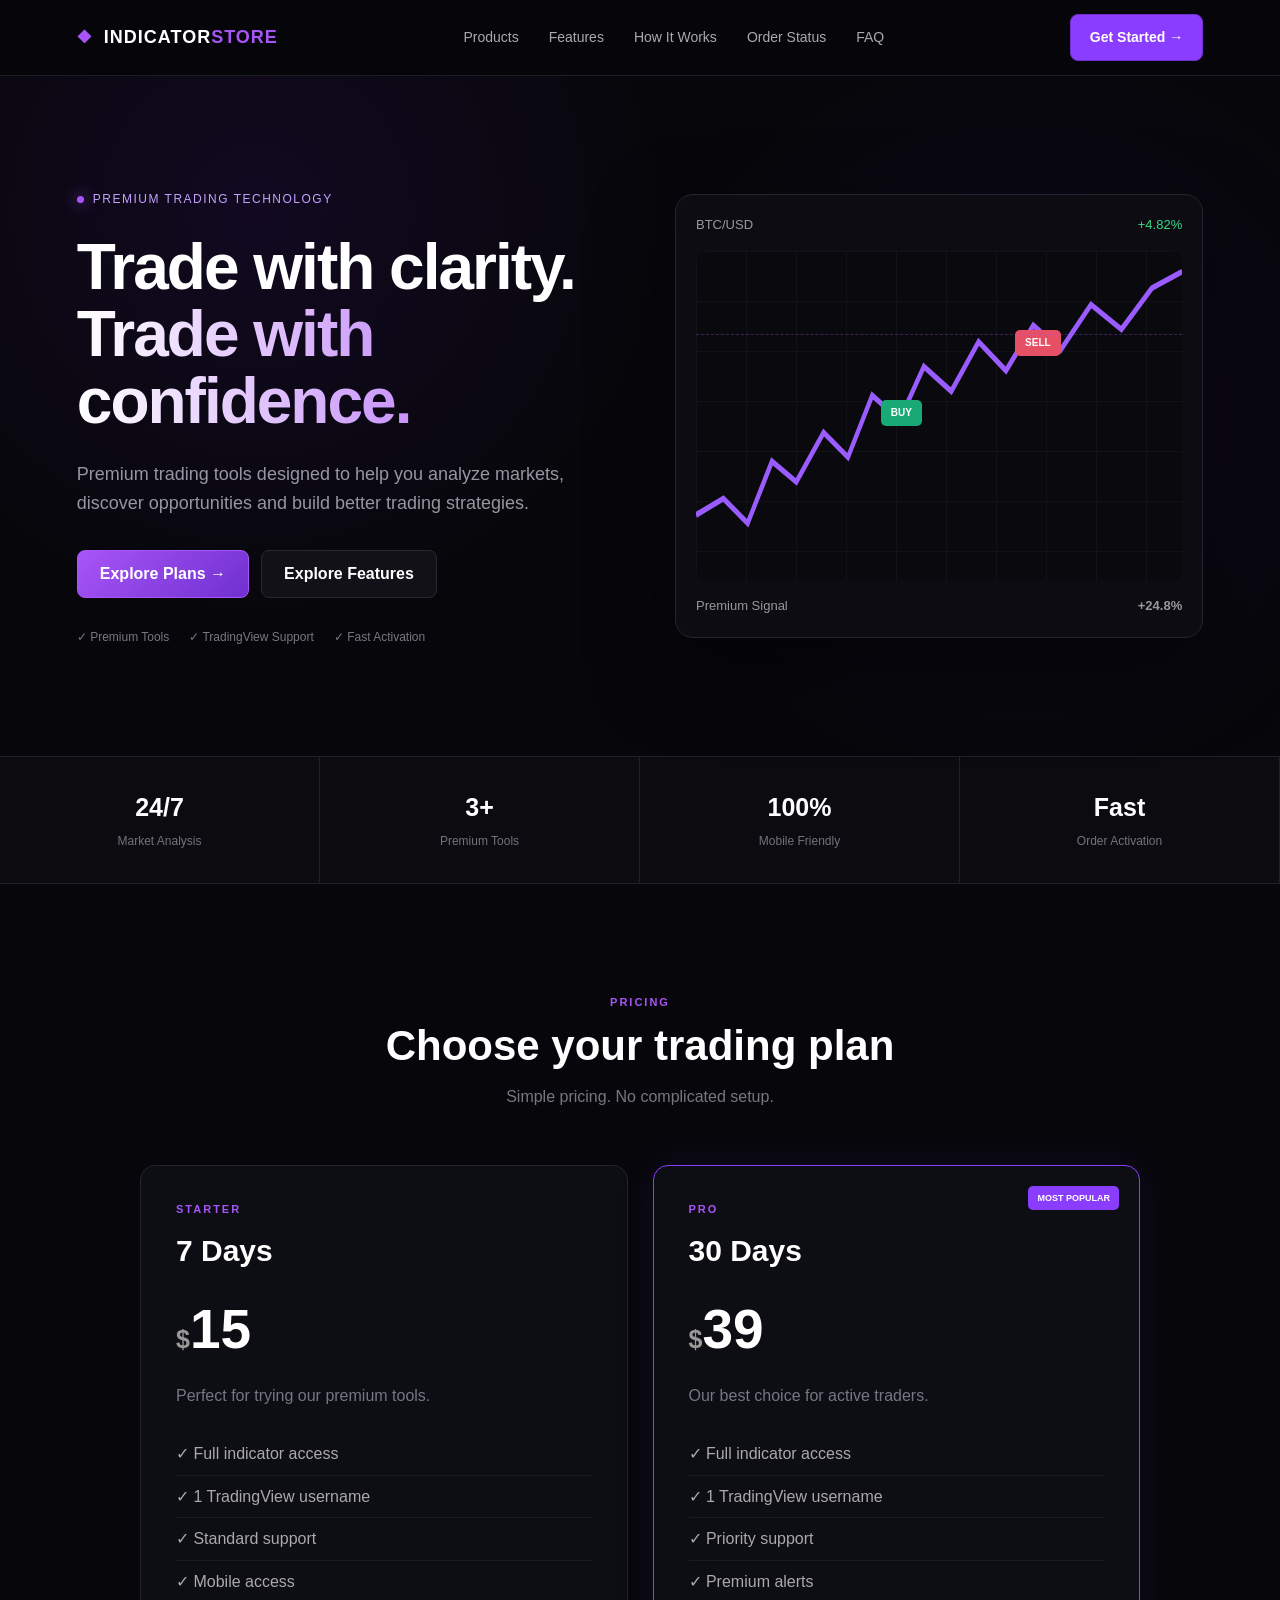
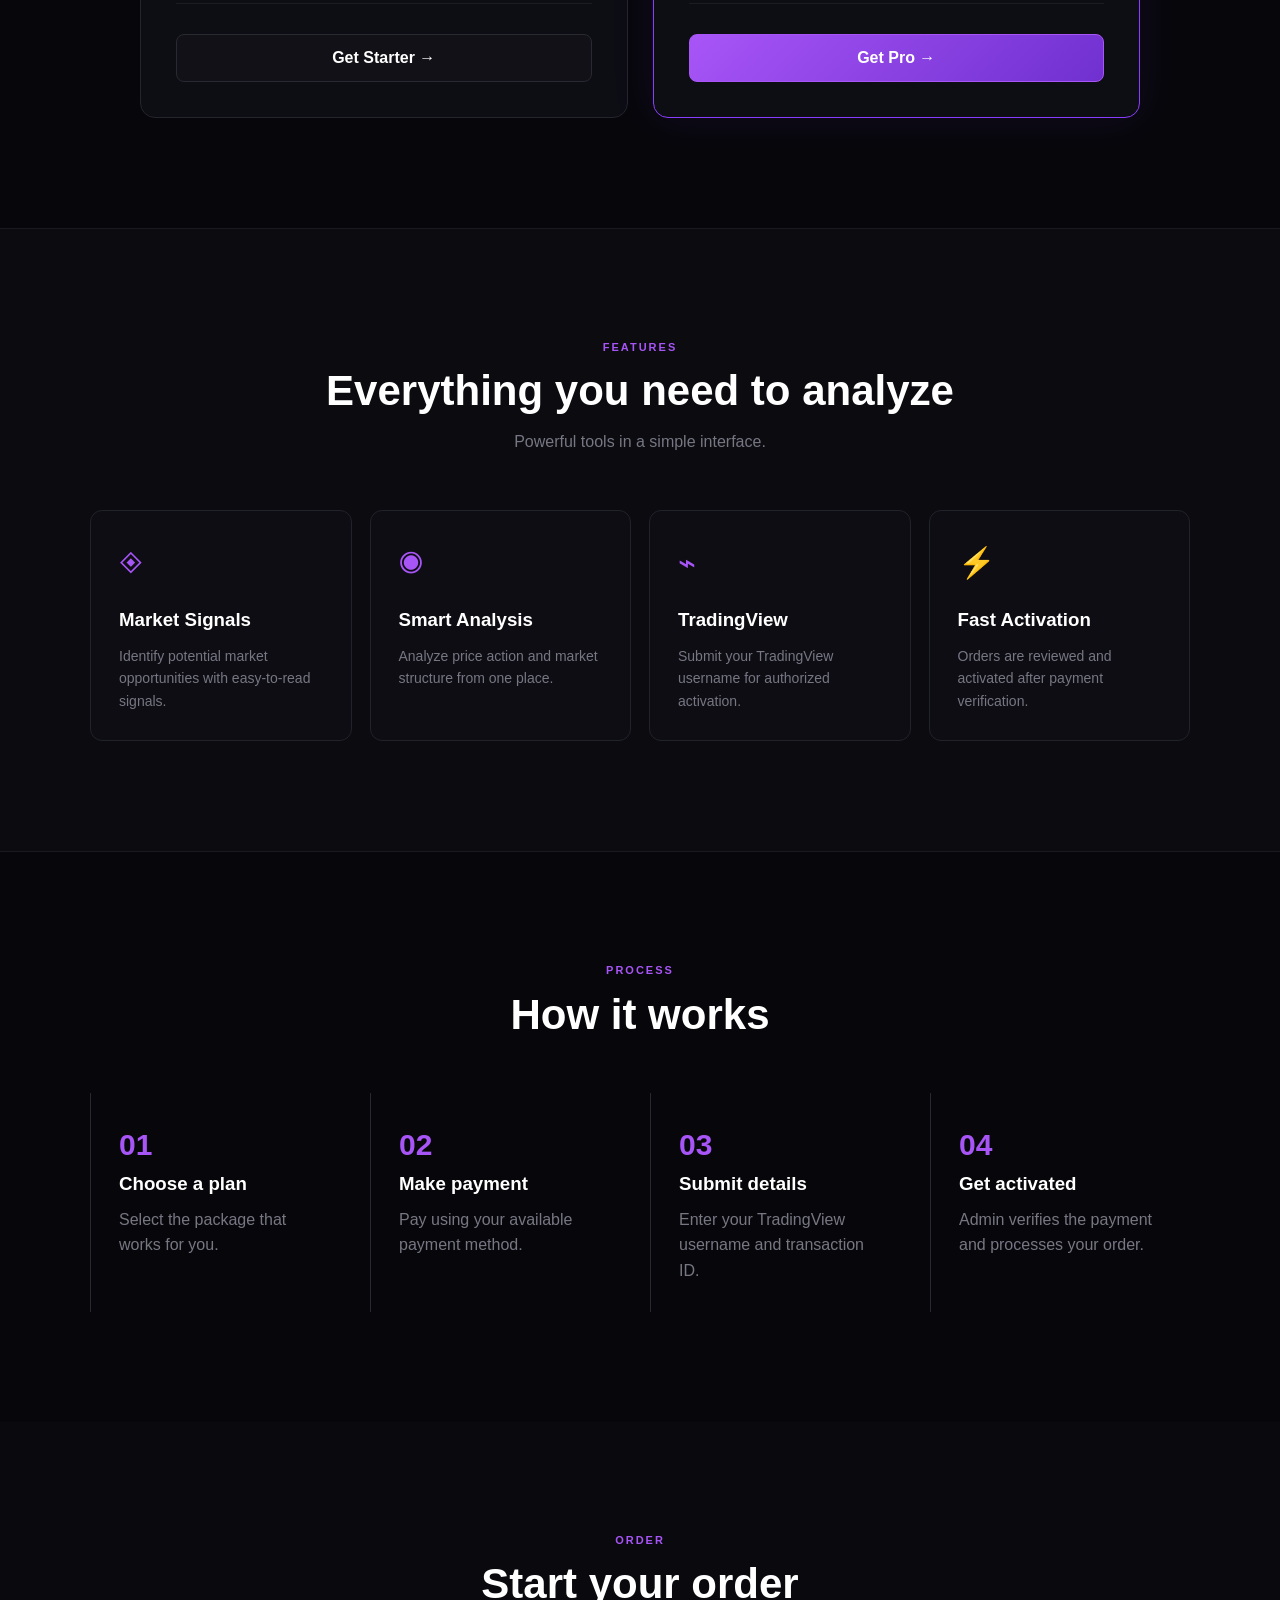
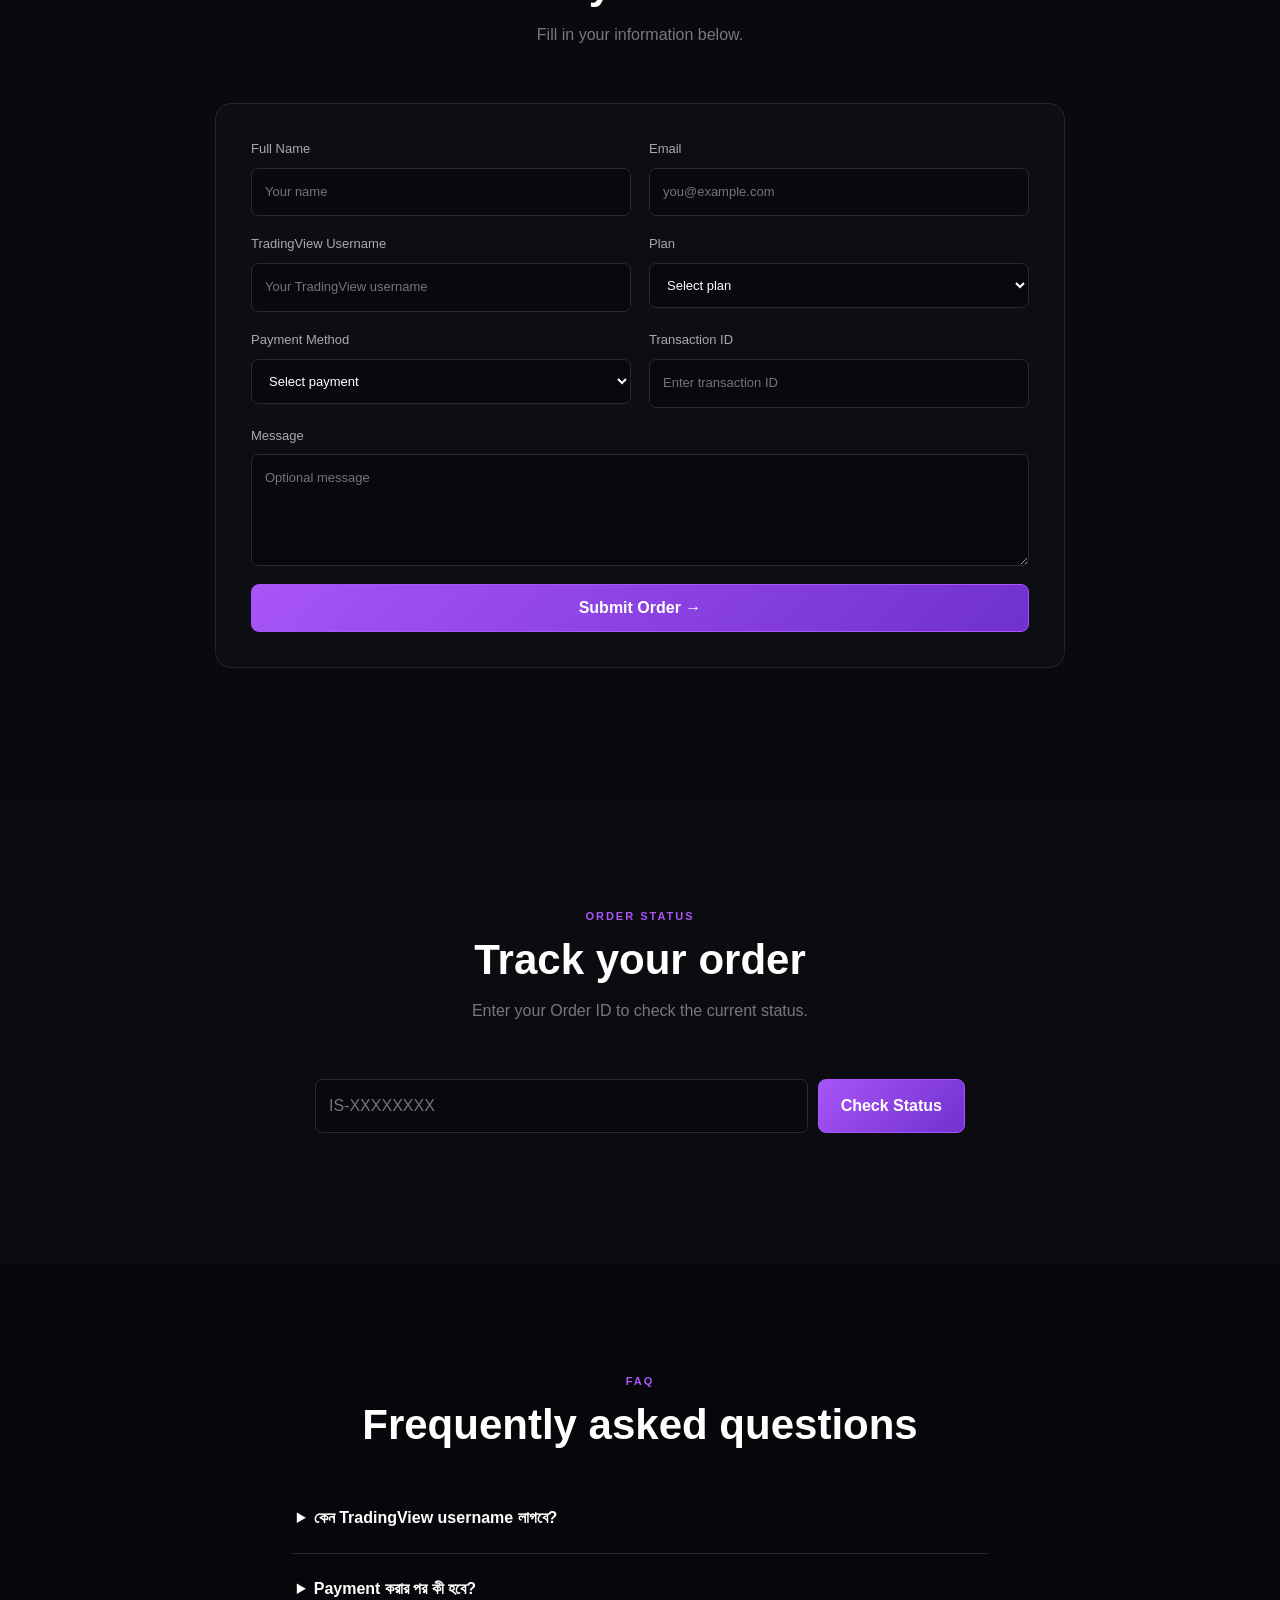
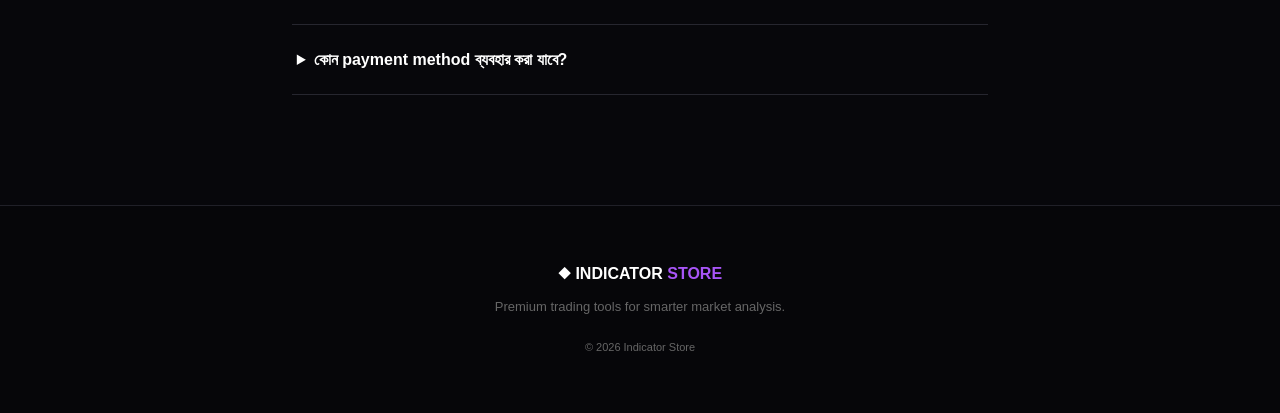
==== commit 7e7428ad: "Update index.html" ====
--- a/index.html
+++ b/index.html
@@ -3,22 +3,18 @@
 <head>
   <meta charset="utf-8">
   <meta name="viewport" content="width=device-width,initial-scale=1">
-  <meta name="description" content="Premium TradingView style trading tools and indicators.">
   <title>Indicator Store — Premium Trading Tools</title>
   <link rel="stylesheet" href="style.css">
 </head>
 
 <body>
 
-<header class="nav">
-  <a class="logo" href="#home">
-    ◆ INDICATOR <b>STORE</b>
+<header class="navbar">
+  <a href="#home" class="logo">
+    <span>◆</span> INDICATOR<b>STORE</b>
   </a>
 
-  <button id="menu" aria-label="Menu">☰</button>
-
   <nav id="links">
-    <a href="#home">Home</a>
     <a href="#products">Products</a>
     <a href="#features">Features</a>
     <a href="#how">How It Works</a>
@@ -26,196 +22,162 @@
     <a href="#faq">FAQ</a>
   </nav>
 
-  <a class="buytop" href="#products">Buy Now</a>
+  <a href="#products" class="nav-btn">Get Started →</a>
+  <button id="menu">☰</button>
 </header>
 
-
 <!-- HERO -->
-<section id="home" class="hero">
-
-  <div class="heroText">
-
-    <div class="eyebrow">
-      PREMIUM TRADING TOOLS
+<section class="hero" id="home">
+
+  <div class="hero-left">
+
+    <div class="badge">
+      <span></span> PREMIUM TRADING TECHNOLOGY
     </div>
 
     <h1>
-      Trade smarter.<br>
-      <span>Stay in control.</span>
+      Trade with clarity.
+      <strong>Trade with confidence.</strong>
     </h1>
 
     <p>
-      Powerful trading tools designed to help you analyze
-      markets, identify opportunities and trade with confidence.
+      Premium trading tools designed to help you analyze markets,
+      discover opportunities and build better trading strategies.
     </p>
 
-    <div class="row">
-      <a class="btn primary" href="#products">
-        Explore Plans →
-      </a>
-
-      <a class="btn" href="#how">
-        How It Works
-      </a>
-    </div>
-
-    <div class="mini">
-      ✓ TradingView compatible
-      &nbsp; ✓ Mobile friendly
-      &nbsp; ✓ Fast support
-    </div>
-
-  </div>
-
-
-  <!-- CHART -->
-  <div class="chartbox">
-
-    <div class="charttitle">
-      TRADINGVIEW STYLE
-      <span>● LIVE</span>
-    </div>
-
-    <div class="chart">
+    <div class="hero-buttons">
+      <a href="#products" class="btn primary">Explore Plans →</a>
+      <a href="#features" class="btn">Explore Features</a>
+    </div>
+
+    <div class="trust">
+      <div>✓ Premium Tools</div>
+      <div>✓ TradingView Support</div>
+      <div>✓ Fast Activation</div>
+    </div>
+
+  </div>
+
+  <div class="hero-chart">
+
+    <div class="chart-top">
+      <span>BTC/USD</span>
+      <span class="green">+4.82%</span>
+    </div>
+
+    <div class="chart-area">
 
       <div class="grid"></div>
 
-      <svg
-        viewBox="0 0 800 360"
-        preserveAspectRatio="none"
-      >
-
+      <svg viewBox="0 0 800 400" preserveAspectRatio="none">
         <polyline
-          points="
-          0,270
-          50,250
-          90,290
-          135,210
-          180,235
-          220,170
-          270,205
-          315,125
-          365,160
-          410,95
-          455,140
-          500,115
-          550,155
-          600,75
-          650,115
-          700,60
-          750,92
-          800,45"
+          points="0,320 45,300 85,330 125,255 165,280 210,220 250,250 290,175 335,205 375,140 420,170 465,110 510,145 555,90 600,120 650,65 700,95 750,45 800,25"
           fill="none"
-          stroke="#a958ff"
-          stroke-width="6"
+          stroke="#9b5cff"
+          stroke-width="7"
         />
-
       </svg>
 
-      <i class="sig buy">BUY</i>
-      <i class="sig sell">SELL</i>
-
-    </div>
-
-    <div class="chartfoot">
-      Premium Signal
-      <b>+24.8%</b>
-    </div>
-
-  </div>
-
-</section>
-
+      <div class="signal buy">BUY</div>
+      <div class="signal sell">SELL</div>
+
+      <div class="price-line"></div>
+
+    </div>
+
+    <div class="chart-bottom">
+      <span>Premium Signal</span>
+      <strong>+24.8%</strong>
+    </div>
+
+  </div>
+
+</section>
+
+<!-- STATS -->
+<section class="stats">
+
+  <div>
+    <strong>24/7</strong>
+    <span>Market Analysis</span>
+  </div>
+
+  <div>
+    <strong>3+</strong>
+    <span>Premium Tools</span>
+  </div>
+
+  <div>
+    <strong>100%</strong>
+    <span>Mobile Friendly</span>
+  </div>
+
+  <div>
+    <strong>Fast</strong>
+    <span>Order Activation</span>
+  </div>
+
+</section>
 
 <!-- PRODUCTS -->
 <section class="section" id="products">
 
-  <div class="heading">
-
-    <div class="eyebrow">
-      PRICING
-    </div>
-
-    <h2>
-      Simple pricing.
-    </h2>
-
-    <p>
-      Choose the plan that fits your trading needs.
-    </p>
-
-  </div>
-
+  <div class="section-title">
+    <div class="eyebrow">PRICING</div>
+    <h2>Choose your trading plan</h2>
+    <p>Simple pricing. No complicated setup.</p>
+  </div>
 
   <div class="products">
 
-    <!-- STARTER -->
     <article class="card">
 
-      <small>STARTER</small>
-
-      <h3>
-        7 Days
-      </h3>
+      <div class="plan-name">STARTER</div>
+
+      <h3>7 Days</h3>
 
       <div class="price">
-        $15
+        <span>$</span>15
       </div>
 
-      <p class="priceNote">
-        Short-term access
-      </p>
+      <p>Perfect for trying our premium tools.</p>
 
       <ul>
-        <li>Full indicator access</li>
-        <li>1 TradingView username</li>
-        <li>Standard support</li>
-        <li>Order tracking</li>
+        <li>✓ Full indicator access</li>
+        <li>✓ 1 TradingView username</li>
+        <li>✓ Standard support</li>
+        <li>✓ Mobile access</li>
       </ul>
 
-      <button
-        class="btn primary choose"
-        data-plan="7 Days"
-      >
-        Buy Now →
+      <button class="btn choose" data-plan="7 Days">
+        Get Starter →
       </button>
 
     </article>
 
-
-    <!-- PRO -->
     <article class="card featured">
 
-      <b class="popular">
-        MOST POPULAR
-      </b>
-
-      <small>PRO</small>
-
-      <h3>
-        30 Days
-      </h3>
+      <div class="popular">MOST POPULAR</div>
+
+      <div class="plan-name">PRO</div>
+
+      <h3>30 Days</h3>
 
       <div class="price">
-        $39
+        <span>$</span>39
       </div>
 
-      <p class="priceNote">
-        Best for active traders
-      </p>
+      <p>Our best choice for active traders.</p>
 
       <ul>
-        <li>Full indicator access</li>
-        <li>1 TradingView username</li>
-        <li>Priority support</li>
-        <li>Order tracking</li>
+        <li>✓ Full indicator access</li>
+        <li>✓ 1 TradingView username</li>
+        <li>✓ Priority support</li>
+        <li>✓ Premium alerts</li>
       </ul>
 
-      <button
-        class="btn primary choose"
-        data-plan="30 Days"
-      >
-        Buy Now →
+      <button class="btn primary choose" data-plan="30 Days">
+        Get Pro →
       </button>
 
     </article>
@@ -223,472 +185,222 @@
   </div>
 
 </section>
-
 
 <!-- FEATURES -->
 <section class="section dark" id="features">
 
-  <div class="heading">
-
-    <div class="eyebrow">
-      FEATURES
-    </div>
-
-    <h2>
-      Built for better analysis.
-    </h2>
-
-    <p>
-      Simple tools. Clear information. Better workflow.
-    </p>
-
-  </div>
-
+  <div class="section-title">
+    <div class="eyebrow">FEATURES</div>
+    <h2>Everything you need to analyze</h2>
+    <p>Powerful tools in a simple interface.</p>
+  </div>
+
+  <div class="features">
+
+    <div class="feature">
+      <div class="icon">◈</div>
+      <h3>Market Signals</h3>
+      <p>Identify potential market opportunities with easy-to-read signals.</p>
+    </div>
+
+    <div class="feature">
+      <div class="icon">◉</div>
+      <h3>Smart Analysis</h3>
+      <p>Analyze price action and market structure from one place.</p>
+    </div>
+
+    <div class="feature">
+      <div class="icon">⌁</div>
+      <h3>TradingView</h3>
+      <p>Submit your TradingView username for authorized activation.</p>
+    </div>
+
+    <div class="feature">
+      <div class="icon">⚡</div>
+      <h3>Fast Activation</h3>
+      <p>Orders are reviewed and activated after payment verification.</p>
+    </div>
+
+  </div>
+
+</section>
+
+<!-- HOW -->
+<section class="section" id="how">
+
+  <div class="section-title">
+    <div class="eyebrow">PROCESS</div>
+    <h2>How it works</h2>
+  </div>
 
   <div class="steps">
 
-    <div>
-      <b>01</b>
-      <h3>Market Analysis</h3>
-      <p>
-        Analyze price movement and market structure
-        with an easy-to-use interface.
-      </p>
-    </div>
-
-    <div>
-      <b>02</b>
-      <h3>TradingView</h3>
-      <p>
-        Submit your TradingView username during
-        the order process.
-      </p>
-    </div>
-
-    <div>
-      <b>03</b>
-      <h3>Order Tracking</h3>
-      <p>
-        Receive an order ID and check your order
-        status anytime.
-      </p>
-    </div>
-
-    <div>
-      <b>04</b>
-      <h3>Fast Support</h3>
-      <p>
-        Get assistance after your payment and
-        order submission.
-      </p>
-    </div>
-
-  </div>
-
-</section>
-
-
-<!-- HOW IT WORKS -->
-<section class="section" id="how">
-
-  <div class="heading">
-
-    <div class="eyebrow">
-      PROCESS
-    </div>
-
-    <h2>
-      How it works
-    </h2>
-
-  </div>
-
-
-  <div class="steps">
-
-    <div>
-      <b>01</b>
-      <h3>
-        Choose Plan
-      </h3>
-      <p>
-        আপনার প্রয়োজন অনুযায়ী একটি package নির্বাচন করুন।
-      </p>
-    </div>
-
-    <div>
-      <b>02</b>
-      <h3>
-        Pay
-      </h3>
-      <p>
-        bKash, Nagad অথবা Binance Pay দিয়ে payment করুন।
-      </p>
-    </div>
-
-    <div>
-      <b>03</b>
-      <h3>
-        Submit Details
-      </h3>
-      <p>
-        TradingView username এবং transaction ID দিন।
-      </p>
-    </div>
-
-    <div>
-      <b>04</b>
-      <h3>
-        Activation
-      </h3>
-      <p>
-        Payment যাচাইয়ের পর আপনার order process করা হবে।
-      </p>
-    </div>
-
-  </div>
-
-</section>
-
+    <div class="step">
+      <span>01</span>
+      <h3>Choose a plan</h3>
+      <p>Select the package that works for you.</p>
+    </div>
+
+    <div class="step">
+      <span>02</span>
+      <h3>Make payment</h3>
+      <p>Pay using your available payment method.</p>
+    </div>
+
+    <div class="step">
+      <span>03</span>
+      <h3>Submit details</h3>
+      <p>Enter your TradingView username and transaction ID.</p>
+    </div>
+
+    <div class="step">
+      <span>04</span>
+      <h3>Get activated</h3>
+      <p>Admin verifies the payment and processes your order.</p>
+    </div>
+
+  </div>
+
+</section>
 
 <!-- ORDER -->
-<section class="section order" id="order">
-
-  <div class="heading">
-
-    <div class="eyebrow">
-      ORDER
-    </div>
-
-    <h2>
-      Place your order
-    </h2>
-
-    <p>
-      Fill in the information below to submit your order.
-    </p>
-
-  </div>
-
-
-  <form id="orderForm" class="form">
+<section class="section order-section" id="order">
+
+  <div class="section-title">
+    <div class="eyebrow">ORDER</div>
+    <h2>Start your order</h2>
+    <p>Fill in your information below.</p>
+  </div>
+
+  <form id="orderForm" class="order-form">
 
     <label>
       Full Name
-      <input
-        id="name"
-        type="text"
-        placeholder="Your full name"
-        required
-      >
-    </label>
-
+      <input id="name" required placeholder="Your name">
+    </label>
 
     <label>
       Email
-      <input
-        id="email"
-        type="email"
-        placeholder="you@example.com"
-        required
-      >
-    </label>
-
+      <input id="email" type="email" required placeholder="you@example.com">
+    </label>
 
     <label>
       TradingView Username
-      <input
-        id="tv"
-        type="text"
-        placeholder="TradingView username"
-        required
-      >
-    </label>
-
+      <input id="tv" required placeholder="Your TradingView username">
+    </label>
 
     <label>
       Plan
-
       <select id="plan" required>
-
-        <option value="">
-          Select plan
-        </option>
-
-        <option value="7 Days">
-          7 Days — $15
-        </option>
-
-        <option value="30 Days">
-          30 Days — $39
-        </option>
-
+        <option value="">Select plan</option>
+        <option>7 Days</option>
+        <option>30 Days</option>
       </select>
-
-    </label>
-
+    </label>
 
     <label>
       Payment Method
-
       <select id="payment" required>
-
-        <option value="">
-          Select payment method
-        </option>
-
-        <option value="bKash">
-          bKash
-        </option>
-
-        <option value="Nagad">
-          Nagad
-        </option>
-
-        <option value="Binance Pay">
-          Binance Pay
-        </option>
-
+        <option value="">Select payment</option>
+        <option>bKash</option>
+        <option>Nagad</option>
+        <option>Binance Pay</option>
       </select>
-
-    </label>
-
+    </label>
 
     <label>
       Transaction ID
-
-      <input
-        id="trx"
-        type="text"
-        placeholder="Enter transaction ID"
-        required
-      >
-
-    </label>
-
+      <input id="trx" required placeholder="Enter transaction ID">
+    </label>
 
     <label class="wide">
       Message
-
-      <textarea
-        id="message"
-        rows="4"
-        placeholder="Optional message"
-      ></textarea>
-
-    </label>
-
-
-    <button
-      class="btn primary wide"
-      type="submit"
-    >
+      <textarea id="message" rows="4" placeholder="Optional message"></textarea>
+    </label>
+
+    <button class="btn primary wide" type="submit">
       Submit Order →
     </button>
 
   </form>
 
-
   <div id="orderResult"></div>
 
 </section>
 
-
 <!-- STATUS -->
-<section class="section status" id="status">
-
-  <div class="heading">
-
-    <div class="eyebrow">
-      ORDER STATUS
-    </div>
-
-    <h2>
-      Track your order
-    </h2>
-
-    <p>
-      Enter your Order ID to check the latest status.
-    </p>
-
-  </div>
-
-
-  <form
-    id="statusForm"
-    class="statusform"
-  >
+<section class="section status-section" id="status">
+
+  <div class="section-title">
+    <div class="eyebrow">ORDER STATUS</div>
+    <h2>Track your order</h2>
+    <p>Enter your Order ID to check the current status.</p>
+  </div>
+
+  <form id="statusForm" class="status-form">
 
     <input
       id="lookup"
-      placeholder="IS-12345678"
       required
+      placeholder="IS-XXXXXXXX"
     >
 
-    <button
-      class="btn primary"
-      type="submit"
-    >
+    <button class="btn primary">
       Check Status
     </button>
 
   </form>
 
-
   <div id="statusResult"></div>
 
 </section>
-
 
 <!-- FAQ -->
 <section class="section faq" id="faq">
 
-  <div class="heading">
-
-    <div class="eyebrow">
-      FAQ
-    </div>
-
-    <h2>
-      Frequently Asked Questions
-    </h2>
-
-  </div>
-
+  <div class="section-title">
+    <div class="eyebrow">FAQ</div>
+    <h2>Frequently asked questions</h2>
+  </div>
 
   <details>
-
-    <summary>
-      কেন TradingView username লাগবে?
-    </summary>
-
+    <summary>কেন TradingView username লাগবে?</summary>
     <p>
-      আপনার order-এর জন্য TradingView account শনাক্ত
-      করার প্রয়োজন হতে পারে।
+      Authorized activation workflow-এর জন্য আপনার TradingView username
+      প্রয়োজন হতে পারে।
     </p>
-
   </details>
 
-
   <details>
-
-    <summary>
-      Payment করার পর কী হবে?
-    </summary>
-
+    <summary>Payment করার পর কী হবে?</summary>
     <p>
-      Order প্রথমে Pending থাকবে। Payment যাচাইয়ের
-      পর admin order status পরিবর্তন করতে পারবে।
+      আপনার order প্রথমে Pending থাকবে। Payment যাচাইয়ের পর admin
+      order status পরিবর্তন করবে।
     </p>
-
   </details>
 
-
   <details>
-
-    <summary>
-      কোন payment method ব্যবহার করা যাবে?
-    </summary>
-
+    <summary>কোন payment method ব্যবহার করা যাবে?</summary>
     <p>
-      বর্তমানে bKash, Nagad এবং Binance Pay
-      payment method হিসেবে দেওয়া আছে।
+      বর্তমানে bKash, Nagad এবং Binance Pay অপশন রাখা হয়েছে।
     </p>
-
   </details>
 
-
-  <details>
-
-    <summary>
-      Order ID কোথায় পাবো?
-    </summary>
-
-    <p>
-      Order successfully submit করার পর screen-এ
-      আপনার Order ID দেখানো হবে।
-    </p>
-
-  </details>
-
-
-  <details>
-
-    <summary>
-      Order status কীভাবে দেখবো?
-    </summary>
-
-    <p>
-      Order ID নিয়ে নিচের Order Status section-এ
-      গিয়ে Check Status চাপুন।
-    </p>
-
-  </details>
-
-
-  <details>
-
-    <summary>
-      এটা কি real payment gateway?
-    </summary>
-
-    <p>
-      এই website বর্তমানে transaction ID গ্রহণ করে।
-      Automatic payment verification চাইলে আলাদা
-      merchant/API integration প্রয়োজন হবে।
-    </p>
-
-  </details>
-
-</section>
-
-
-<!-- CTA -->
-<section class="section dark">
-
-  <div class="heading">
-
-    <div class="eyebrow">
-      READY TO START?
-    </div>
-
-    <h2>
-      Upgrade your trading workflow.
-    </h2>
-
-    <p>
-      Choose a plan and submit your order in minutes.
-    </p>
-
-    <div class="row center">
-
-      <a
-        class="btn primary"
-        href="#products"
-      >
-        View Plans →
-      </a>
-
-    </div>
-
-  </div>
-
-</section>
-
-
-<!-- FOOTER -->
+</section>
+
 <footer>
 
-  <div>
+  <div class="footer-logo">
     ◆ INDICATOR <b>STORE</b>
   </div>
 
-  <span>
-    © 2026 Indicator Store
-  </span>
+  <p>
+    Premium trading tools for smarter market analysis.
+  </p>
+
+  <span>© 2026 Indicator Store</span>
 
 </footer>
-
 
 <script src="app.js"></script>
 
--- a/style.css
+++ b/style.css
@@ -1,905 +1,694 @@
-* {
-  box-sizing: border-box;
-  margin: 0;
-  padding: 0;
-}
-
-:root {
-  --bg: #07070b;
-  --bg2: #0c0c12;
-  --card: #111119;
-  --card2: #15151f;
-  --text: #f5f5f7;
-  --muted: #9b9ba8;
-  --line: rgba(255,255,255,.09);
-  --purple: #a855f7;
-  --purple2: #7c3aed;
-  --green: #22c55e;
-  --red: #ef4444;
-}
-
-html {
-  scroll-behavior: smooth;
-}
-
-body {
-  font-family: Arial, Helvetica, sans-serif;
-  background:
-    radial-gradient(circle at 80% 10%, rgba(124,58,237,.16), transparent 30%),
-    var(--bg);
-  color: var(--text);
-  line-height: 1.6;
-}
-
-a {
-  color: inherit;
-  text-decoration: none;
+*{
+  box-sizing:border-box;
+  margin:0;
+  padding:0;
+}
+
+html{
+  scroll-behavior:smooth;
+}
+
+body{
+  font-family:Inter,Arial,sans-serif;
+  background:#07070b;
+  color:#fff;
+  line-height:1.6;
+}
+
+a{
+  text-decoration:none;
+  color:inherit;
 }
 
 button,
 input,
 select,
-textarea {
-  font: inherit;
-}
-
-
-/* =========================
-   NAVIGATION
-========================= */
-
-.nav {
-  height: 76px;
-  padding: 0 6%;
-  display: flex;
-  align-items: center;
-  justify-content: space-between;
-  gap: 25px;
-  position: sticky;
-  top: 0;
-  z-index: 1000;
-  background: rgba(7,7,11,.82);
-  backdrop-filter: blur(18px);
-  border-bottom: 1px solid var(--line);
-}
-
-.logo {
-  font-size: 17px;
-  font-weight: 800;
-  letter-spacing: .5px;
-  white-space: nowrap;
-}
-
-.logo b {
-  color: var(--purple);
-}
-
-.nav nav {
-  display: flex;
-  gap: 28px;
-}
-
-.nav nav a {
-  color: #b9b9c4;
-  font-size: 14px;
-  transition: .2s;
-}
-
-.nav nav a:hover {
-  color: white;
-}
-
-.buytop {
-  padding: 11px 19px;
-  border: 1px solid rgba(168,85,247,.45);
-  border-radius: 10px;
-  color: white;
-  background: rgba(168,85,247,.1);
-  font-size: 14px;
-}
-
-#menu {
-  display: none;
-  border: 0;
-  background: transparent;
-  color: white;
-  font-size: 25px;
-}
-
-
-/* =========================
-   HERO
-========================= */
-
-.hero {
-  min-height: 720px;
-  padding: 110px 6%;
-  display: grid;
-  grid-template-columns: 1fr 1fr;
-  align-items: center;
-  gap: 70px;
-  position: relative;
-  overflow: hidden;
-}
-
-.hero::before {
-  content: "";
-  position: absolute;
-  width: 550px;
-  height: 550px;
-  background: rgba(124,58,237,.12);
-  filter: blur(100px);
-  border-radius: 50%;
-  left: -250px;
-  top: 100px;
-}
-
-.hero-content {
-  position: relative;
-  z-index: 2;
-}
-
-.badge,
-.eyebrow {
-  color: #b66cff;
-  font-size: 11px;
-  font-weight: 800;
-  letter-spacing: 2px;
-}
-
-.badge {
-  display: inline-flex;
-  align-items: center;
-  gap: 8px;
-  padding: 8px 13px;
-  border: 1px solid rgba(168,85,247,.25);
-  background: rgba(168,85,247,.08);
-  border-radius: 30px;
-  margin-bottom: 25px;
-}
-
-.badge span {
-  color: var(--green);
-}
-
-.hero h1 {
-  font-size: clamp(48px, 6vw, 82px);
-  line-height: .98;
-  letter-spacing: -4px;
-  margin-bottom: 28px;
-}
-
-.hero h1 span,
-.section-heading h2 span,
-.cta h2 {
-  background: linear-gradient(90deg,#fff,#a855f7);
-  -webkit-background-clip: text;
-  background-clip: text;
-  color: transparent;
-}
-
-.hero-text {
-  color: var(--muted);
-  max-width: 590px;
-  font-size: 17px;
-  line-height: 1.8;
-  margin-bottom: 30px;
-}
-
-.hero-buttons {
-  display: flex;
-  gap: 12px;
-  flex-wrap: wrap;
-}
-
-.btn {
-  display: inline-flex;
-  align-items: center;
-  justify-content: center;
-  min-height: 48px;
-  padding: 0 22px;
-  border: 1px solid var(--line);
-  border-radius: 10px;
-  color: white;
-  background: rgba(255,255,255,.03);
-  cursor: pointer;
-  transition: .25s;
-}
-
-.btn:hover {
-  transform: translateY(-2px);
-  border-color: rgba(168,85,247,.5);
-}
-
-.btn.primary {
-  border: 0;
-  background: linear-gradient(135deg,var(--purple2),var(--purple));
-  box-shadow: 0 10px 35px rgba(124,58,237,.22);
-}
-
-.trust-row {
-  display: flex;
-  gap: 18px;
-  flex-wrap: wrap;
-  margin-top: 28px;
-  color: #858592;
-  font-size: 12px;
-}
-
-
-/* =========================
-   CHART
-========================= */
-
-.hero-chart {
-  position: relative;
-  background: linear-gradient(145deg,#12121b,#09090e);
-  border: 1px solid rgba(255,255,255,.1);
-  border-radius: 20px;
-  padding: 17px;
-  box-shadow:
-    0 30px 80px rgba(0,0,0,.45),
-    0 0 80px rgba(124,58,237,.08);
-  transform: perspective(1000px) rotateY(-3deg);
+textarea{
+  font:inherit;
+}
+
+.navbar{
+  height:76px;
+  padding:0 6%;
+  display:flex;
+  align-items:center;
+  justify-content:space-between;
+  border-bottom:1px solid #1d1d25;
+  background:rgba(7,7,11,.92);
+  position:sticky;
+  top:0;
+  z-index:100;
+  backdrop-filter:blur(15px);
+}
+
+.logo{
+  font-size:18px;
+  font-weight:700;
+  letter-spacing:1px;
+}
+
+.logo span{
+  color:#a855f7;
+  margin-right:6px;
+}
+
+.logo b{
+  color:#a855f7;
+}
+
+nav{
+  display:flex;
+  gap:30px;
+}
+
+nav a{
+  color:#aaa;
+  font-size:14px;
+  transition:.2s;
+}
+
+nav a:hover{
+  color:#fff;
+}
+
+.nav-btn{
+  padding:11px 19px;
+  border:1px solid #7030d0;
+  border-radius:8px;
+  background:#8b3dff;
+  font-size:14px;
+  font-weight:600;
+}
+
+#menu{
+  display:none;
+  background:none;
+  border:0;
+  color:white;
+  font-size:25px;
+}
+
+.hero{
+  min-height:680px;
+  padding:100px 6%;
+  display:grid;
+  grid-template-columns:1fr 1fr;
+  align-items:center;
+  gap:70px;
+  background:
+    radial-gradient(circle at 20% 20%,#30105d44,transparent 35%),
+    radial-gradient(circle at 80% 50%,#32106633,transparent 35%),
+    #07070b;
+}
+
+.badge{
+  display:inline-flex;
+  align-items:center;
+  gap:9px;
+  color:#c4a2ff;
+  font-size:12px;
+  letter-spacing:1.5px;
+  margin-bottom:25px;
+}
+
+.badge span{
+  width:7px;
+  height:7px;
+  border-radius:50%;
+  background:#a855f7;
+  box-shadow:0 0 15px #a855f7;
+}
+
+.hero h1{
+  font-size:64px;
+  line-height:1.05;
+  letter-spacing:-2px;
+  margin-bottom:25px;
+}
+
+.hero h1 strong{
+  display:block;
+  background:linear-gradient(90deg,#fff,#a855f7);
+  -webkit-background-clip:text;
+  color:transparent;
+}
+
+.hero p{
+  max-width:590px;
+  color:#9696a2;
+  font-size:18px;
+  margin-bottom:32px;
+}
+
+.hero-buttons{
+  display:flex;
+  gap:12px;
+  margin-bottom:30px;
+}
+
+.btn{
+  display:inline-flex;
+  align-items:center;
+  justify-content:center;
+  min-height:48px;
+  padding:0 22px;
+  border-radius:8px;
+  border:1px solid #292933;
+  background:#111117;
+  color:white;
+  cursor:pointer;
+  transition:.2s;
+  font-weight:600;
+}
+
+.btn:hover{
+  transform:translateY(-2px);
+  border-color:#8241db;
+}
+
+.btn.primary{
+  background:linear-gradient(135deg,#a855f7,#7030d0);
+  border-color:#a855f7;
+}
+
+.trust{
+  display:flex;
+  flex-wrap:wrap;
+  gap:20px;
+  color:#777784;
+  font-size:12px;
+}
+
+.hero-chart{
+  border:1px solid #272331;
+  background:#0c0c12;
+  border-radius:18px;
+  padding:20px;
+  box-shadow:0 30px 80px #0008;
 }
 
 .chart-top,
-.chart-bottom {
-  display: flex;
-  justify-content: space-between;
-  font-size: 10px;
-  letter-spacing: 1.5px;
-  color: #888895;
-}
-
-.live {
-  color: var(--green);
-}
-
-.chart-area {
-  height: 390px;
-  position: relative;
-  overflow: hidden;
-  margin: 15px 0;
-  border-radius: 12px;
-  background: #09090d;
-}
-
-.chart-grid {
-  position: absolute;
-  inset: 0;
-  opacity: .4;
+.chart-bottom{
+  display:flex;
+  justify-content:space-between;
+  color:#999;
+  font-size:13px;
+}
+
+.green{
+  color:#36d98b;
+}
+
+.chart-area{
+  height:330px;
+  margin:15px 0;
+  position:relative;
+  overflow:hidden;
+  border-radius:10px;
+  background:#09090e;
+}
+
+.grid{
+  position:absolute;
+  inset:0;
   background-image:
-    linear-gradient(rgba(255,255,255,.06) 1px, transparent 1px),
-    linear-gradient(90deg, rgba(255,255,255,.06) 1px, transparent 1px);
-  background-size: 55px 55px;
-}
-
-.chart-area svg {
-  position: absolute;
-  inset: 0;
-  width: 100%;
-  height: 100%;
-}
-
-.chart-signal {
-  position: absolute;
-  padding: 5px 9px;
-  border-radius: 5px;
-  font-size: 10px;
-  font-weight: 900;
-}
-
-.buy-signal {
-  left: 45%;
-  bottom: 34%;
-  color: #fff;
-  background: var(--green);
-}
-
-.sell-signal {
-  right: 17%;
-  top: 20%;
-  color: #fff;
-  background: var(--red);
-}
-
-.chart-price {
-  position: absolute;
-  right: 20px;
-  top: 25px;
-  color: var(--green);
-  font-size: 25px;
-  font-weight: 800;
-}
-
-.chart-bottom {
-  color: #a0a0ad;
-}
-
-.chart-bottom strong {
-  color: #b66cff;
-}
-
-
-/* =========================
-   STATS
-========================= */
-
-.stats {
-  display: grid;
-  grid-template-columns: repeat(4,1fr);
-  margin: 0 6% 80px;
-  border: 1px solid var(--line);
-  border-radius: 16px;
-  background: rgba(255,255,255,.02);
-}
-
-.stats div {
-  padding: 25px;
-  text-align: center;
-  border-right: 1px solid var(--line);
-}
-
-.stats div:last-child {
-  border-right: 0;
-}
-
-.stats strong {
-  display: block;
-  font-size: 25px;
-  margin-bottom: 5px;
-}
-
-.stats span {
-  color: var(--muted);
-  font-size: 12px;
-}
-
-
-/* =========================
-   SECTIONS
-========================= */
-
-.section {
-  padding: 110px 6%;
-  max-width: 1450px;
-  margin: auto;
-}
-
-.section.dark {
-  max-width: none;
-  background:
-    radial-gradient(circle at 50% 0%, rgba(124,58,237,.08), transparent 35%),
-    var(--bg2);
-}
-
-.section-heading {
-  max-width: 700px;
-  margin-bottom: 55px;
-}
-
-.section-heading h2 {
-  font-size: clamp(38px,5vw,62px);
-  line-height: 1.05;
-  letter-spacing: -2px;
-  margin: 15px 0 18px;
-}
-
-.section-heading p {
-  color: var(--muted);
-}
-
-
-/* =========================
-   PRICING
-========================= */
-
-.products {
-  display: grid;
-  grid-template-columns: repeat(2,1fr);
-  gap: 25px;
-  max-width: 950px;
-  margin: auto;
-}
-
-.price-card {
-  position: relative;
-  padding: 38px;
-  background: linear-gradient(145deg,#111119,#0c0c11);
-  border: 1px solid var(--line);
-  border-radius: 18px;
-  transition: .3s;
-}
-
-.price-card:hover {
-  transform: translateY(-7px);
-  border-color: rgba(168,85,247,.4);
-}
-
-.price-card.featured {
-  border-color: rgba(168,85,247,.5);
-  box-shadow: 0 25px 70px rgba(124,58,237,.12);
-}
-
-.plan-label {
-  color: #a8a8b5;
-  font-size: 11px;
-  font-weight: 800;
-  letter-spacing: 2px;
-}
-
-.price-card h3 {
-  font-size: 31px;
-  margin-top: 12px;
-}
-
-.plan-description {
-  color: var(--muted);
-  font-size: 14px;
-  margin: 8px 0 25px;
-}
-
-.price {
-  font-size: 55px;
-  font-weight: 900;
-  letter-spacing: -3px;
-}
-
-.price small {
-  font-size: 24px;
-}
-
-.period {
-  color: #777783;
-  font-size: 12px;
-  margin-bottom: 25px;
-}
-
-.price-card ul {
-  list-style: none;
-  margin-bottom: 30px;
-}
-
-.price-card li {
-  padding: 9px 0;
-  color: #bdbdc7;
-  border-bottom: 1px solid rgba(255,255,255,.05);
-  font-size: 14px;
-}
-
-.price-card .btn {
-  width: 100%;
-}
-
-.popular {
-  position: absolute;
-  top: -12px;
-  right: 25px;
-  padding: 6px 12px;
-  background: linear-gradient(90deg,var(--purple2),var(--purple));
-  border-radius: 20px;
-  font-size: 10px;
-  font-weight: 900;
-}
-
-
-/* =========================
-   FEATURES
-========================= */
-
-.feature-grid {
-  display: grid;
-  grid-template-columns: repeat(3,1fr);
-  gap: 18px;
-}
-
-.feature-card {
-  padding: 30px;
-  border: 1px solid var(--line);
-  background: rgba(255,255,255,.025);
-  border-radius: 15px;
-  transition: .25s;
-}
-
-.feature-card:hover {
-  transform: translateY(-4px);
-  border-color: rgba(168,85,247,.35);
-}
-
-.feature-icon {
-  font-size: 28px;
-  margin-bottom: 18px;
-}
-
-.feature-card h3 {
-  margin-bottom: 9px;
-  font-size: 18px;
-}
-
-.feature-card p {
-  color: var(--muted);
-  font-size: 14px;
-}
-
-
-/* =========================
-   STEPS
-========================= */
-
-.steps {
-  display: grid;
-  grid-template-columns: repeat(4,1fr);
-  gap: 15px;
-}
-
-.step {
-  padding: 28px;
-  border-top: 1px solid rgba(168,85,247,.4);
-  background: rgba(255,255,255,.02);
-}
-
-.step-number {
-  color: var(--purple);
-  font-size: 13px;
-  font-weight: 900;
-  margin-bottom: 22px;
-}
-
-.step h3 {
-  margin-bottom: 8px;
-}
-
-.step p {
-  color: var(--muted);
-  font-size: 13px;
-}
-
-
-/* =========================
-   ORDER FORM
-========================= */
-
-.order-section {
-  background:
-    radial-gradient(circle at 80% 50%,rgba(124,58,237,.1),transparent 35%);
-}
-
-.form {
-  max-width: 900px;
-  margin: auto;
-  display: grid;
-  grid-template-columns: repeat(2,1fr);
-  gap: 18px;
-  padding: 35px;
-  border: 1px solid var(--line);
-  border-radius: 18px;
-  background: rgba(255,255,255,.025);
-}
-
-.form label {
-  color: #bdbdc7;
-  font-size: 13px;
-}
-
-.form input,
-.form select,
-.form textarea,
-.statusform input {
-  width: 100%;
-  margin-top: 8px;
-  padding: 14px;
-  border-radius: 9px;
-  border: 1px solid var(--line);
-  outline: none;
-  background: #09090e;
-  color: white;
-}
-
-.form textarea {
-  resize: vertical;
-}
-
-.form input:focus,
-.form select:focus,
-.form textarea:focus,
-.statusform input:focus {
-  border-color: var(--purple);
-}
-
-.wide {
-  grid-column: 1 / -1;
+    linear-gradient(#ffffff08 1px,transparent 1px),
+    linear-gradient(90deg,#ffffff08 1px,transparent 1px);
+  background-size:50px 50px;
+}
+
+.chart-area svg{
+  position:absolute;
+  inset:0;
+  width:100%;
+  height:100%;
+}
+
+.signal{
+  position:absolute;
+  padding:5px 10px;
+  border-radius:5px;
+  font-size:10px;
+  font-weight:bold;
+}
+
+.buy{
+  left:38%;
+  top:45%;
+  background:#19a974;
+}
+
+.sell{
+  right:25%;
+  top:24%;
+  background:#e65065;
+}
+
+.price-line{
+  position:absolute;
+  left:0;
+  right:0;
+  top:25%;
+  border-top:1px dashed #a855f755;
+}
+
+.stats{
+  display:grid;
+  grid-template-columns:repeat(4,1fr);
+  border-top:1px solid #202028;
+  border-bottom:1px solid #202028;
+  background:#0b0b10;
+}
+
+.stats div{
+  text-align:center;
+  padding:30px 15px;
+  border-right:1px solid #202028;
+}
+
+.stats strong{
+  display:block;
+  font-size:25px;
+  color:#fff;
+}
+
+.stats span{
+  color:#73737f;
+  font-size:12px;
+}
+
+.section{
+  padding:110px 6%;
+}
+
+.section.dark{
+  background:#0b0b10;
+  border-top:1px solid #181820;
+  border-bottom:1px solid #181820;
+}
+
+.section-title{
+  text-align:center;
+  max-width:700px;
+  margin:0 auto 55px;
+}
+
+.eyebrow{
+  color:#a855f7;
+  font-size:11px;
+  letter-spacing:2px;
+  font-weight:bold;
+  margin-bottom:12px;
+}
+
+.section-title h2{
+  font-size:42px;
+  line-height:1.1;
+  margin-bottom:15px;
+}
+
+.section-title p{
+  color:#777784;
+}
+
+.products{
+  max-width:1000px;
+  margin:auto;
+  display:grid;
+  grid-template-columns:repeat(2,1fr);
+  gap:25px;
+}
+
+.card{
+  position:relative;
+  padding:35px;
+  background:#0d0d14;
+  border:1px solid #24242d;
+  border-radius:15px;
+  transition:.25s;
+}
+
+.card:hover{
+  transform:translateY(-5px);
+  border-color:#6f36ad;
+}
+
+.card.featured{
+  border-color:#8b3dff;
+  box-shadow:0 0 45px #8b3dff18;
+}
+
+.popular{
+  position:absolute;
+  right:20px;
+  top:20px;
+  background:#8b3dff;
+  padding:5px 9px;
+  border-radius:5px;
+  font-size:9px;
+  font-weight:bold;
+}
+
+.plan-name{
+  color:#a855f7;
+  font-size:11px;
+  letter-spacing:2px;
+  font-weight:bold;
+}
+
+.card h3{
+  font-size:30px;
+  margin:8px 0;
+}
+
+.price{
+  font-size:55px;
+  font-weight:800;
+  margin:10px 0;
+}
+
+.price span{
+  font-size:25px;
+  color:#999;
+}
+
+.card p{
+  color:#777784;
+  margin-bottom:25px;
+}
+
+.card ul{
+  list-style:none;
+  margin-bottom:30px;
+}
+
+.card li{
+  color:#aaa;
+  padding:8px 0;
+  border-bottom:1px solid #1b1b23;
+}
+
+.card .btn{
+  width:100%;
+}
+
+.features{
+  max-width:1100px;
+  margin:auto;
+  display:grid;
+  grid-template-columns:repeat(4,1fr);
+  gap:18px;
+}
+
+.feature{
+  padding:28px;
+  border:1px solid #22222b;
+  background:#0d0d13;
+  border-radius:12px;
+}
+
+.icon{
+  color:#a855f7;
+  font-size:30px;
+  margin-bottom:18px;
+}
+
+.feature h3{
+  margin-bottom:10px;
+}
+
+.feature p{
+  color:#777784;
+  font-size:14px;
+}
+
+.steps{
+  max-width:1100px;
+  margin:auto;
+  display:grid;
+  grid-template-columns:repeat(4,1fr);
+  gap:20px;
+}
+
+.step{
+  padding:28px;
+  border-left:1px solid #292933;
+}
+
+.step span{
+  color:#a855f7;
+  font-size:30px;
+  font-weight:bold;
+}
+
+.step p{
+  color:#777784;
+  margin-top:8px;
+}
+
+.order-section{
+  background:#09090e;
+}
+
+.order-form{
+  max-width:850px;
+  margin:auto;
+  display:grid;
+  grid-template-columns:1fr 1fr;
+  gap:18px;
+  padding:35px;
+  background:#0d0d14;
+  border:1px solid #252530;
+  border-radius:16px;
+}
+
+.order-form label{
+  display:flex;
+  flex-direction:column;
+  gap:8px;
+  color:#aaa;
+  font-size:13px;
+}
+
+.order-form input,
+.order-form select,
+.order-form textarea,
+.status-form input{
+  width:100%;
+  background:#08080d;
+  border:1px solid #292933;
+  color:white;
+  border-radius:7px;
+  padding:13px;
+  outline:none;
+}
+
+.order-form input:focus,
+.order-form select:focus,
+.order-form textarea:focus,
+.status-form input:focus{
+  border-color:#8b3dff;
+}
+
+.wide{
+  grid-column:1/-1;
+}
+
+.status-section{
+  background:#0b0b10;
+}
+
+.status-form{
+  max-width:650px;
+  margin:auto;
+  display:flex;
+  gap:10px;
+}
+
+.status-form input{
+  flex:1;
 }
 
 #orderResult,
-#statusResult {
-  max-width: 900px;
-  margin: 20px auto 0;
-}
-
-.result {
-  padding: 18px;
-  border: 1px solid rgba(34,197,94,.25);
-  background: rgba(34,197,94,.07);
-  border-radius: 10px;
-  color: #d7ffe2;
-}
-
-
-/* =========================
-   STATUS
-========================= */
-
-.status-section {
-  text-align: center;
-}
-
-.status-section .section-heading {
-  margin-left: auto;
-  margin-right: auto;
-}
-
-.statusform {
-  display: flex;
-  max-width: 650px;
-  margin: auto;
-  gap: 10px;
-}
-
-.statusform input {
-  margin: 0;
-}
-
-.statusform button {
-  white-space: nowrap;
-}
-
-
-/* =========================
-   FAQ
-========================= */
-
-.faq {
-  max-width: 950px;
-}
-
-.faq .section-heading {
-  margin-left: auto;
-  margin-right: auto;
-  text-align: center;
-}
-
-details {
-  border-bottom: 1px solid var(--line);
-  padding: 22px 5px;
-}
-
-summary {
-  cursor: pointer;
-  font-weight: 700;
-  font-size: 16px;
-}
-
-details p {
-  color: var(--muted);
-  padding-top: 13px;
-  font-size: 14px;
-}
-
-
-/* =========================
-   CTA
-========================= */
-
-.cta {
-  margin: 60px 6% 100px;
-  padding: 90px 30px;
-  text-align: center;
-  border: 1px solid rgba(168,85,247,.2);
-  border-radius: 25px;
-  background:
-    radial-gradient(circle at center,rgba(124,58,237,.2),transparent 55%),
-    #0d0d14;
-}
-
-.cta h2 {
-  font-size: clamp(40px,6vw,70px);
-  margin: 10px 0;
-}
-
-.cta p {
-  color: var(--muted);
-  margin-bottom: 28px;
-}
-
-
-/* =========================
-   FOOTER
-========================= */
-
-footer {
-  padding: 50px 6%;
-  border-top: 1px solid var(--line);
-  background: #050508;
-  text-align: center;
-}
-
-.footer-logo {
-  font-weight: 800;
-  margin-bottom: 8px;
-}
-
-.footer-logo b {
-  color: var(--purple);
-}
-
-footer p {
-  color: var(--muted);
-  font-size: 13px;
-  margin-bottom: 12px;
-}
-
-footer span {
-  color: #5f5f69;
-  font-size: 11px;
-}
-
-
-/* =========================
-   MOBILE
-========================= */
-
-@media (max-width: 900px) {
-
-  .nav {
-    padding: 0 5%;
-  }
-
-  #menu {
-    display: block;
-    margin-left: auto;
-  }
-
-  .nav nav {
-    display: none;
-    position: absolute;
-    left: 5%;
-    right: 5%;
-    top: 70px;
-    padding: 15px;
-    flex-direction: column;
-    gap: 0;
-    background: #101017;
-    border: 1px solid var(--line);
-    border-radius: 12px;
-  }
-
-  .nav nav.open {
-    display: flex;
-  }
-
-  .nav nav a {
-    padding: 13px;
-  }
-
-  .buytop {
-    display: none;
-  }
-
-  .hero {
-    grid-template-columns: 1fr;
-    padding-top: 80px;
-  }
-
-  .hero-chart {
-    transform: none;
-  }
-
-  .stats {
-    grid-template-columns: repeat(2,1fr);
-  }
-
-  .stats div:nth-child(2) {
-    border-right: 0;
-  }
-
-  .stats div:nth-child(-n+2) {
-    border-bottom: 1px solid var(--line);
-  }
-
-  .feature-grid {
-    grid-template-columns: repeat(2,1fr);
-  }
-
-  .steps {
-    grid-template-columns: repeat(2,1fr);
-  }
-
-}
-
-
-@media (max-width: 600px) {
-
-  .nav {
-    height: 65px;
-  }
-
-  .logo {
-    font-size: 14px;
-  }
-
-  .hero {
-    min-height: auto;
-    padding: 75px 5% 60px;
-  }
-
-  .hero h1 {
-    font-size: 48px;
-    letter-spacing: -2px;
-  }
-
-  .hero-text {
-    font-size: 15px;
-  }
-
-  .chart-area {
-    height: 280px;
-  }
-
-  .stats {
-    margin: 0 5% 50px;
-  }
-
-  .stats div {
-    padding: 18px 8px;
-  }
-
-  .stats strong {
-    font-size: 20px;
-  }
-
-  .stats span {
-    font-size: 10px;
-  }
-
-  .section {
-    padding: 75px 5%;
-  }
-
-  .section-heading h2 {
-    font-size: 40px;
-  }
-
-  .products,
-  .feature-grid,
-  .steps,
-  .form {
-    grid-template-columns: 1fr;
-  }
-
-  .form {
-    padding: 22px;
-  }
-
-  .wide {
-    grid-column: auto;
-  }
-
-  .statusform {
-    flex-direction: column;
-  }
-
-  .statusform button {
-    width: 100%;
-  }
-
-  .cta {
-    margin: 30px 5% 70px;
-    padding: 65px 20px;
-  }
-
-  .cta h2 {
-    font-size: 42px;
-  }
-
+#statusResult{
+  max-width:850px;
+  margin:20px auto 0;
+}
+
+.result{
+  background:#111118;
+  border:1px solid #363640;
+  border-radius:10px;
+  padding:20px;
+  color:#bbb;
+}
+
+.result strong{
+  color:#b76aff;
+}
+
+.faq{
+  max-width:850px;
+  margin:auto;
+}
+
+.faq .section-title{
+  margin-bottom:35px;
+}
+
+details{
+  border-bottom:1px solid #26262f;
+  padding:22px 5px;
+}
+
+summary{
+  cursor:pointer;
+  font-weight:600;
+}
+
+details p{
+  color:#777784;
+  padding-top:15px;
+}
+
+footer{
+  text-align:center;
+  padding:55px 20px;
+  border-top:1px solid #202028;
+  background:#060609;
+  color:#666;
+}
+
+.footer-logo{
+  color:#fff;
+  font-weight:bold;
+  margin-bottom:10px;
+}
+
+.footer-logo b{
+  color:#a855f7;
+}
+
+footer p{
+  font-size:13px;
+  margin-bottom:15px;
+}
+
+footer span{
+  font-size:11px;
+}
+
+/* MOBILE */
+
+@media(max-width:900px){
+
+  .navbar{
+    padding:0 20px;
+  }
+
+  nav{
+    display:none;
+    position:absolute;
+    left:0;
+    right:0;
+    top:76px;
+    background:#0a0a0f;
+    padding:20px;
+    flex-direction:column;
+    border-bottom:1px solid #25252e;
+  }
+
+  nav.open{
+    display:flex;
+  }
+
+  .nav-btn{
+    display:none;
+  }
+
+  #menu{
+    display:block;
+  }
+
+  .hero{
+    grid-template-columns:1fr;
+    padding:70px 20px;
+  }
+
+  .hero h1{
+    font-size:43px;
+  }
+
+  .hero p{
+    font-size:16px;
+  }
+
+  .hero-chart{
+    margin-top:10px;
+  }
+
+  .stats{
+    grid-template-columns:1fr 1fr;
+  }
+
+  .stats div:nth-child(2){
+    border-right:0;
+  }
+
+  .section{
+    padding:75px 20px;
+  }
+
+  .section-title h2{
+    font-size:32px;
+  }
+
+  .products{
+    grid-template-columns:1fr;
+  }
+
+  .features{
+    grid-template-columns:1fr 1fr;
+  }
+
+  .steps{
+    grid-template-columns:1fr 1fr;
+  }
+
+  .order-form{
+    grid-template-columns:1fr;
+    padding:22px;
+  }
+
+  .wide{
+    grid-column:auto;
+  }
+
+  .status-form{
+    flex-direction:column;
+  }
+}
+
+@media(max-width:550px){
+
+  .hero-buttons{
+    flex-direction:column;
+  }
+
+  .hero-buttons .btn{
+    width:100%;
+  }
+
+  .features,
+  .steps{
+    grid-template-columns:1fr;
+  }
+
+  .chart-area{
+    height:250px;
+  }
+
+  .stats strong{
+    font-size:21px;
+  }
 }
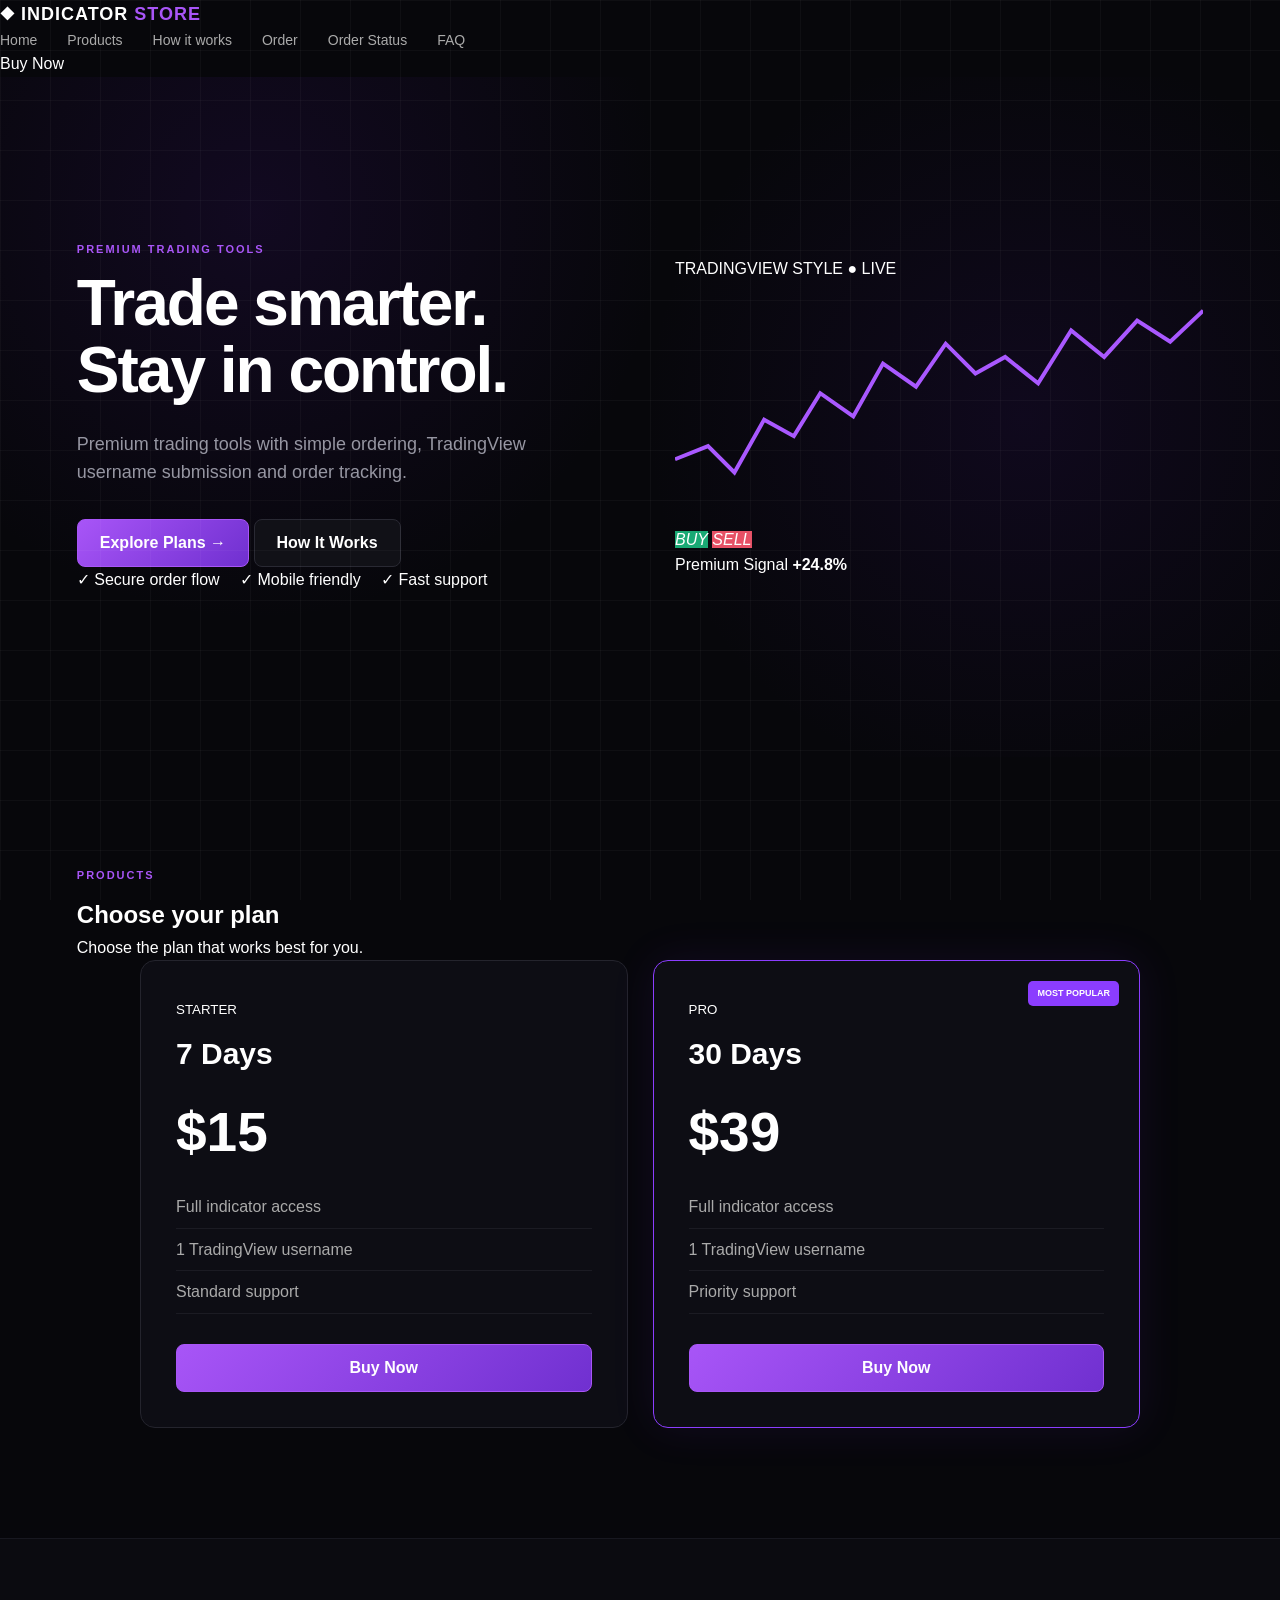
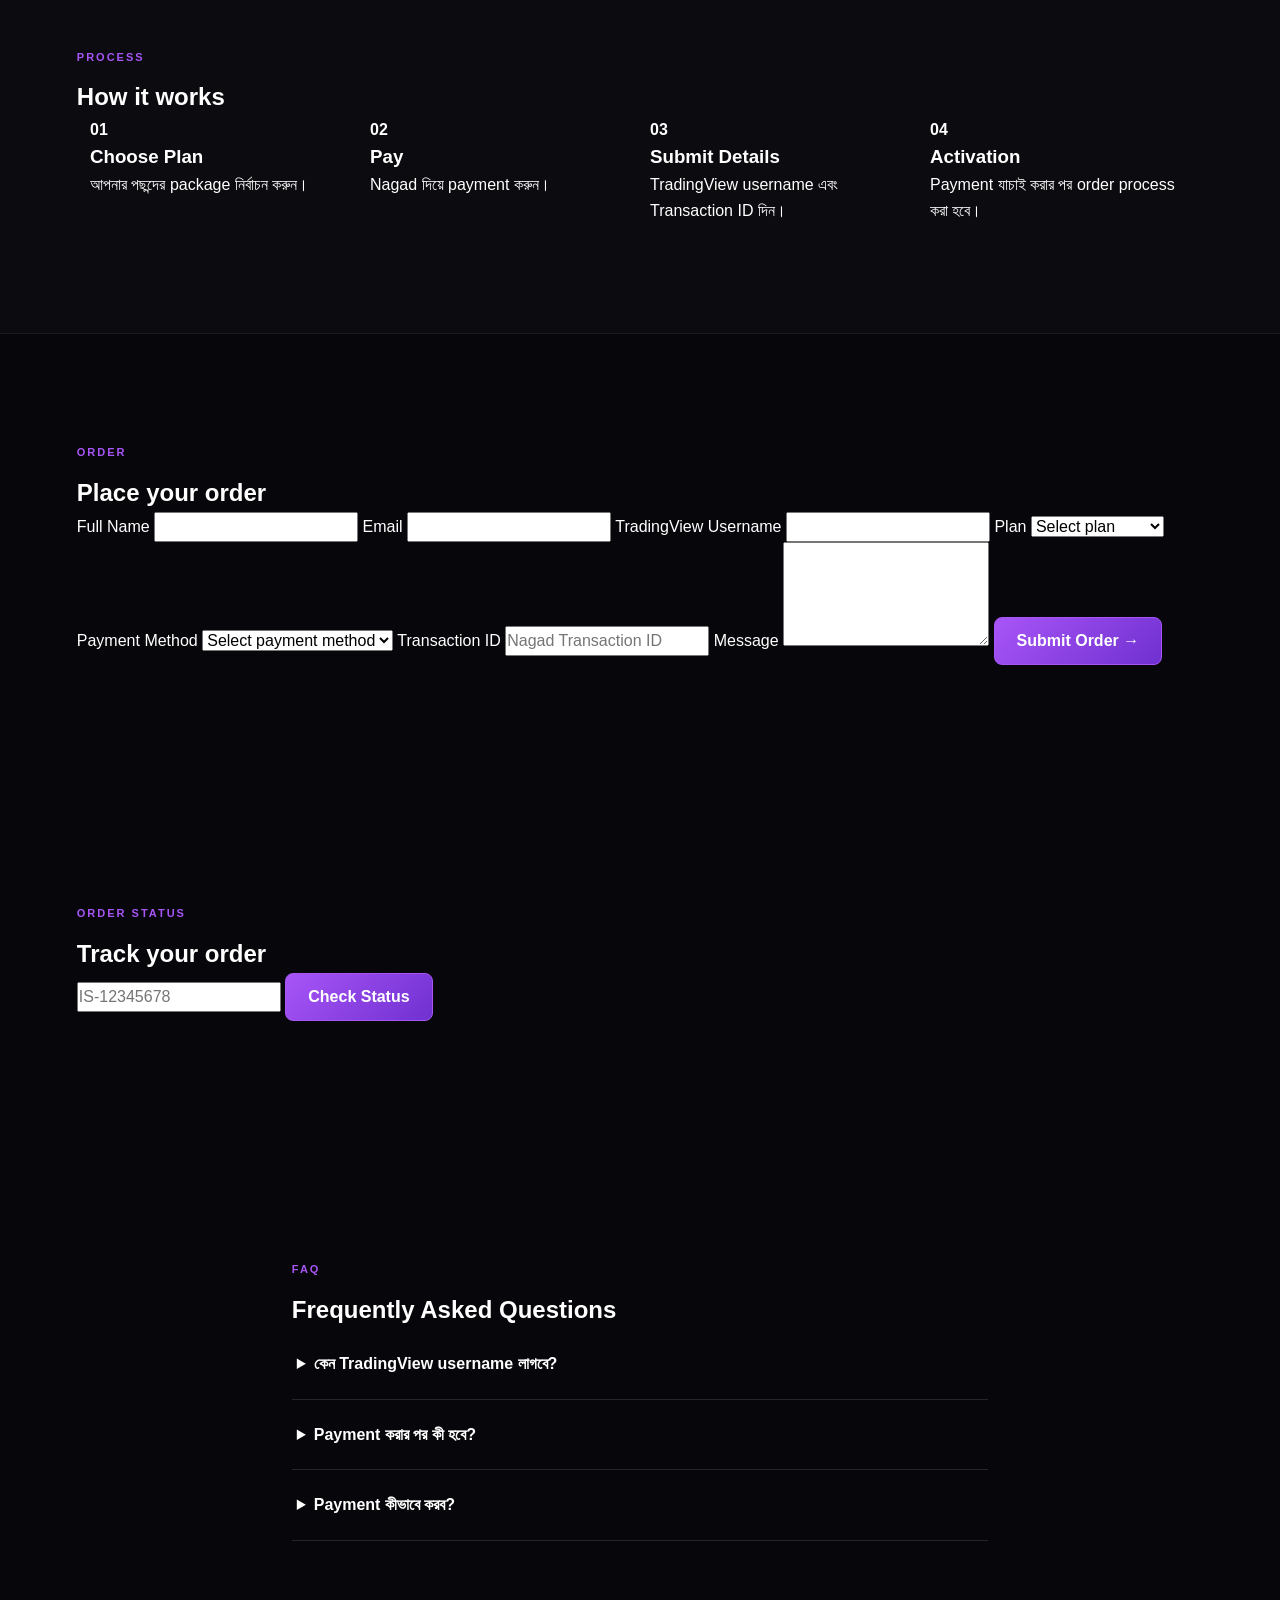
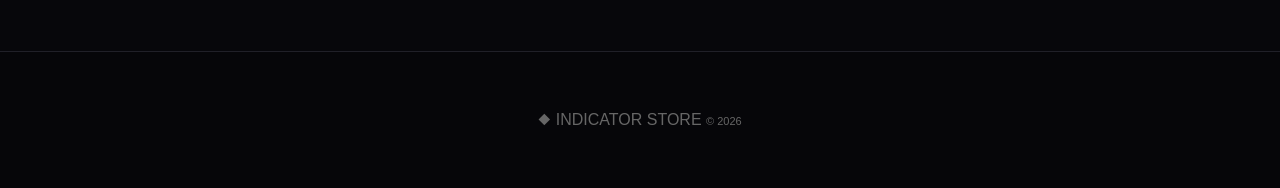
==== commit 24738a75: "Update index.html" ====
--- a/index.html
+++ b/index.html
@@ -3,404 +3,401 @@
 <head>
   <meta charset="utf-8">
   <meta name="viewport" content="width=device-width,initial-scale=1">
-  <title>Indicator Store — Premium Trading Tools</title>
+  <title>Indicator Store</title>
   <link rel="stylesheet" href="style.css">
 </head>
 
 <body>
 
-<header class="navbar">
-  <a href="#home" class="logo">
-    <span>◆</span> INDICATOR<b>STORE</b>
-  </a>
+<header class="nav">
+  <a class="logo" href="#home">◆ INDICATOR <b>STORE</b></a>
+
+  <button id="menu">☰</button>
 
   <nav id="links">
+    <a href="#home">Home</a>
     <a href="#products">Products</a>
-    <a href="#features">Features</a>
-    <a href="#how">How It Works</a>
+    <a href="#how">How it works</a>
+    <a href="#order">Order</a>
     <a href="#status">Order Status</a>
     <a href="#faq">FAQ</a>
   </nav>
 
-  <a href="#products" class="nav-btn">Get Started →</a>
-  <button id="menu">☰</button>
+  <a class="buytop" href="#products">Buy Now</a>
 </header>
 
-<!-- HERO -->
-<section class="hero" id="home">
-
-  <div class="hero-left">
-
-    <div class="badge">
-      <span></span> PREMIUM TRADING TECHNOLOGY
-    </div>
+
+<section id="home" class="hero">
+
+  <div>
+    <div class="eyebrow">PREMIUM TRADING TOOLS</div>
 
     <h1>
-      Trade with clarity.
-      <strong>Trade with confidence.</strong>
+      Trade smarter.<br>
+      <span>Stay in control.</span>
     </h1>
 
     <p>
-      Premium trading tools designed to help you analyze markets,
-      discover opportunities and build better trading strategies.
+      Premium trading tools with simple ordering,
+      TradingView username submission and order tracking.
     </p>
 
-    <div class="hero-buttons">
-      <a href="#products" class="btn primary">Explore Plans →</a>
-      <a href="#features" class="btn">Explore Features</a>
-    </div>
-
-    <div class="trust">
-      <div>✓ Premium Tools</div>
-      <div>✓ TradingView Support</div>
-      <div>✓ Fast Activation</div>
-    </div>
-
-  </div>
-
-  <div class="hero-chart">
-
-    <div class="chart-top">
-      <span>BTC/USD</span>
-      <span class="green">+4.82%</span>
-    </div>
-
-    <div class="chart-area">
-
+    <div class="row">
+      <a class="btn primary" href="#products">Explore Plans →</a>
+      <a class="btn" href="#how">How It Works</a>
+    </div>
+
+    <div class="mini">
+      ✓ Secure order flow　
+      ✓ Mobile friendly　
+      ✓ Fast support
+    </div>
+  </div>
+
+  <div class="chartbox">
+    <div class="charttitle">
+      TRADINGVIEW STYLE
+      <span>● LIVE</span>
+    </div>
+
+    <div class="chart">
       <div class="grid"></div>
 
-      <svg viewBox="0 0 800 400" preserveAspectRatio="none">
+      <svg viewBox="0 0 800 360" preserveAspectRatio="none">
         <polyline
-          points="0,320 45,300 85,330 125,255 165,280 210,220 250,250 290,175 335,205 375,140 420,170 465,110 510,145 555,90 600,120 650,65 700,95 750,45 800,25"
+          points="0,270 50,250 90,290 135,210 180,235 220,170 270,205 315,125 365,160 410,95 455,140 500,115 550,155 600,75 650,115 700,60 750,92 800,45"
           fill="none"
-          stroke="#9b5cff"
-          stroke-width="7"
+          stroke="#a958ff"
+          stroke-width="6"
         />
       </svg>
 
-      <div class="signal buy">BUY</div>
-      <div class="signal sell">SELL</div>
-
-      <div class="price-line"></div>
-
-    </div>
-
-    <div class="chart-bottom">
-      <span>Premium Signal</span>
-      <strong>+24.8%</strong>
-    </div>
-
-  </div>
-
-</section>
-
-<!-- STATS -->
-<section class="stats">
-
-  <div>
-    <strong>24/7</strong>
-    <span>Market Analysis</span>
-  </div>
-
-  <div>
-    <strong>3+</strong>
-    <span>Premium Tools</span>
-  </div>
-
-  <div>
-    <strong>100%</strong>
-    <span>Mobile Friendly</span>
-  </div>
-
-  <div>
-    <strong>Fast</strong>
-    <span>Order Activation</span>
-  </div>
-
-</section>
-
-<!-- PRODUCTS -->
+      <i class="sig buy">BUY</i>
+      <i class="sig sell">SELL</i>
+    </div>
+
+    <div class="chartfoot">
+      Premium Signal <b>+24.8%</b>
+    </div>
+  </div>
+
+</section>
+
+
 <section class="section" id="products">
 
-  <div class="section-title">
-    <div class="eyebrow">PRICING</div>
-    <h2>Choose your trading plan</h2>
-    <p>Simple pricing. No complicated setup.</p>
+  <div class="heading">
+    <div class="eyebrow">PRODUCTS</div>
+    <h2>Choose your plan</h2>
+    <p>Choose the plan that works best for you.</p>
   </div>
 
   <div class="products">
 
     <article class="card">
 
-      <div class="plan-name">STARTER</div>
+      <small>STARTER</small>
 
       <h3>7 Days</h3>
 
-      <div class="price">
-        <span>$</span>15
-      </div>
-
-      <p>Perfect for trying our premium tools.</p>
+      <div class="price">$15</div>
 
       <ul>
-        <li>✓ Full indicator access</li>
-        <li>✓ 1 TradingView username</li>
-        <li>✓ Standard support</li>
-        <li>✓ Mobile access</li>
+        <li>Full indicator access</li>
+        <li>1 TradingView username</li>
+        <li>Standard support</li>
       </ul>
 
-      <button class="btn choose" data-plan="7 Days">
-        Get Starter →
+      <button
+        class="btn primary choose"
+        data-plan="7 Days">
+        Buy Now
       </button>
 
     </article>
 
+
     <article class="card featured">
 
-      <div class="popular">MOST POPULAR</div>
-
-      <div class="plan-name">PRO</div>
+      <b class="popular">MOST POPULAR</b>
+
+      <small>PRO</small>
 
       <h3>30 Days</h3>
 
-      <div class="price">
-        <span>$</span>39
-      </div>
-
-      <p>Our best choice for active traders.</p>
+      <div class="price">$39</div>
 
       <ul>
-        <li>✓ Full indicator access</li>
-        <li>✓ 1 TradingView username</li>
-        <li>✓ Priority support</li>
-        <li>✓ Premium alerts</li>
+        <li>Full indicator access</li>
+        <li>1 TradingView username</li>
+        <li>Priority support</li>
       </ul>
 
-      <button class="btn primary choose" data-plan="30 Days">
-        Get Pro →
+      <button
+        class="btn primary choose"
+        data-plan="30 Days">
+        Buy Now
       </button>
 
     </article>
 
   </div>
-
-</section>
-
-<!-- FEATURES -->
-<section class="section dark" id="features">
-
-  <div class="section-title">
-    <div class="eyebrow">FEATURES</div>
-    <h2>Everything you need to analyze</h2>
-    <p>Powerful tools in a simple interface.</p>
-  </div>
-
-  <div class="features">
-
-    <div class="feature">
-      <div class="icon">◈</div>
-      <h3>Market Signals</h3>
-      <p>Identify potential market opportunities with easy-to-read signals.</p>
-    </div>
-
-    <div class="feature">
-      <div class="icon">◉</div>
-      <h3>Smart Analysis</h3>
-      <p>Analyze price action and market structure from one place.</p>
-    </div>
-
-    <div class="feature">
-      <div class="icon">⌁</div>
-      <h3>TradingView</h3>
-      <p>Submit your TradingView username for authorized activation.</p>
-    </div>
-
-    <div class="feature">
-      <div class="icon">⚡</div>
-      <h3>Fast Activation</h3>
-      <p>Orders are reviewed and activated after payment verification.</p>
-    </div>
-
-  </div>
-
-</section>
-
-<!-- HOW -->
-<section class="section" id="how">
-
-  <div class="section-title">
+</section>
+
+
+<section class="section dark" id="how">
+
+  <div class="heading">
     <div class="eyebrow">PROCESS</div>
     <h2>How it works</h2>
   </div>
 
   <div class="steps">
 
-    <div class="step">
-      <span>01</span>
-      <h3>Choose a plan</h3>
-      <p>Select the package that works for you.</p>
-    </div>
-
-    <div class="step">
-      <span>02</span>
-      <h3>Make payment</h3>
-      <p>Pay using your available payment method.</p>
-    </div>
-
-    <div class="step">
-      <span>03</span>
-      <h3>Submit details</h3>
-      <p>Enter your TradingView username and transaction ID.</p>
-    </div>
-
-    <div class="step">
-      <span>04</span>
-      <h3>Get activated</h3>
-      <p>Admin verifies the payment and processes your order.</p>
-    </div>
-
-  </div>
-
-</section>
-
-<!-- ORDER -->
-<section class="section order-section" id="order">
-
-  <div class="section-title">
+    <div>
+      <b>01</b>
+      <h3>Choose Plan</h3>
+      <p>আপনার পছন্দের package নির্বাচন করুন।</p>
+    </div>
+
+    <div>
+      <b>02</b>
+      <h3>Pay</h3>
+      <p>Nagad দিয়ে payment করুন।</p>
+    </div>
+
+    <div>
+      <b>03</b>
+      <h3>Submit Details</h3>
+      <p>TradingView username এবং Transaction ID দিন।</p>
+    </div>
+
+    <div>
+      <b>04</b>
+      <h3>Activation</h3>
+      <p>Payment যাচাই করার পর order process করা হবে।</p>
+    </div>
+
+  </div>
+
+</section>
+
+
+<section class="section order" id="order">
+
+  <div class="heading">
     <div class="eyebrow">ORDER</div>
-    <h2>Start your order</h2>
-    <p>Fill in your information below.</p>
-  </div>
-
-  <form id="orderForm" class="order-form">
+    <h2>Place your order</h2>
+  </div>
+
+
+  <form id="orderForm" class="form">
 
     <label>
       Full Name
-      <input id="name" required placeholder="Your name">
-    </label>
+      <input id="name" required>
+    </label>
+
 
     <label>
       Email
-      <input id="email" type="email" required placeholder="you@example.com">
-    </label>
+      <input id="email" type="email" required>
+    </label>
+
 
     <label>
       TradingView Username
-      <input id="tv" required placeholder="Your TradingView username">
-    </label>
+      <input id="tv" required>
+    </label>
+
 
     <label>
       Plan
+
       <select id="plan" required>
-        <option value="">Select plan</option>
-        <option>7 Days</option>
-        <option>30 Days</option>
+
+        <option value="">
+          Select plan
+        </option>
+
+        <option value="7 Days">
+          7 Days — $15
+        </option>
+
+        <option value="30 Days">
+          30 Days — $39
+        </option>
+
       </select>
-    </label>
+
+    </label>
+
 
     <label>
       Payment Method
+
       <select id="payment" required>
-        <option value="">Select payment</option>
-        <option>bKash</option>
-        <option>Nagad</option>
-        <option>Binance Pay</option>
+
+        <option value="">
+          Select payment method
+        </option>
+
+        <option value="Nagad">
+          Nagad
+        </option>
+
       </select>
-    </label>
+
+    </label>
+
+
+    <div
+      id="paymentInfo"
+      class="payment-info"
+      style="display:none;">
+
+      <strong>💳 Nagad Payment</strong>
+
+      <p>
+        এই নম্বরে Send Money করুন:
+      </p>
+
+      <div class="payment-number">
+        01759977759
+      </div>
+
+      <p>
+        Payment করার পর Transaction ID নিচের ঘরে দিন।
+      </p>
+
+    </div>
+
 
     <label>
       Transaction ID
-      <input id="trx" required placeholder="Enter transaction ID">
-    </label>
+
+      <input
+        id="trx"
+        placeholder="Nagad Transaction ID"
+        required>
+
+    </label>
+
 
     <label class="wide">
       Message
-      <textarea id="message" rows="4" placeholder="Optional message"></textarea>
-    </label>
-
-    <button class="btn primary wide" type="submit">
+
+      <textarea
+        id="message"
+        rows="4">
+      </textarea>
+
+    </label>
+
+
+    <button
+      class="btn primary wide"
+      type="submit">
+
       Submit Order →
+
     </button>
 
   </form>
 
+
   <div id="orderResult"></div>
 
 </section>
 
-<!-- STATUS -->
-<section class="section status-section" id="status">
-
-  <div class="section-title">
+
+<section class="section status" id="status">
+
+  <div class="heading">
     <div class="eyebrow">ORDER STATUS</div>
     <h2>Track your order</h2>
-    <p>Enter your Order ID to check the current status.</p>
-  </div>
-
-  <form id="statusForm" class="status-form">
+  </div>
+
+
+  <form
+    id="statusForm"
+    class="statusform">
 
     <input
       id="lookup"
-      required
-      placeholder="IS-XXXXXXXX"
-    >
-
-    <button class="btn primary">
+      placeholder="IS-12345678"
+      required>
+
+    <button
+      class="btn primary"
+      type="submit">
+
       Check Status
+
     </button>
 
   </form>
 
+
   <div id="statusResult"></div>
 
 </section>
 
-<!-- FAQ -->
+
 <section class="section faq" id="faq">
 
-  <div class="section-title">
+  <div class="heading">
     <div class="eyebrow">FAQ</div>
-    <h2>Frequently asked questions</h2>
-  </div>
+    <h2>Frequently Asked Questions</h2>
+  </div>
+
 
   <details>
-    <summary>কেন TradingView username লাগবে?</summary>
+    <summary>
+      কেন TradingView username লাগবে?
+    </summary>
+
     <p>
-      Authorized activation workflow-এর জন্য আপনার TradingView username
-      প্রয়োজন হতে পারে।
+      আপনার order process এবং authorized activation
+      workflow-এর জন্য TradingView username প্রয়োজন।
     </p>
+
   </details>
 
+
   <details>
-    <summary>Payment করার পর কী হবে?</summary>
+    <summary>
+      Payment করার পর কী হবে?
+    </summary>
+
     <p>
-      আপনার order প্রথমে Pending থাকবে। Payment যাচাইয়ের পর admin
-      order status পরিবর্তন করবে।
+      Payment করার পর order Pending থাকবে।
+      Payment যাচাই করার পর status update করা হবে।
     </p>
+
   </details>
 
+
   <details>
-    <summary>কোন payment method ব্যবহার করা যাবে?</summary>
+    <summary>
+      Payment কীভাবে করব?
+    </summary>
+
     <p>
-      বর্তমানে bKash, Nagad এবং Binance Pay অপশন রাখা হয়েছে।
+      Nagad থেকে 01759977759 নম্বরে payment করুন।
+      এরপর Transaction ID দিয়ে order submit করুন।
     </p>
+
   </details>
 
 </section>
 
+
 <footer>
-
-  <div class="footer-logo">
-    ◆ INDICATOR <b>STORE</b>
-  </div>
-
-  <p>
-    Premium trading tools for smarter market analysis.
-  </p>
-
-  <span>© 2026 Indicator Store</span>
-
+  ◆ INDICATOR STORE
+  <span>© 2026</span>
 </footer>
+
 
 <script src="app.js"></script>
 
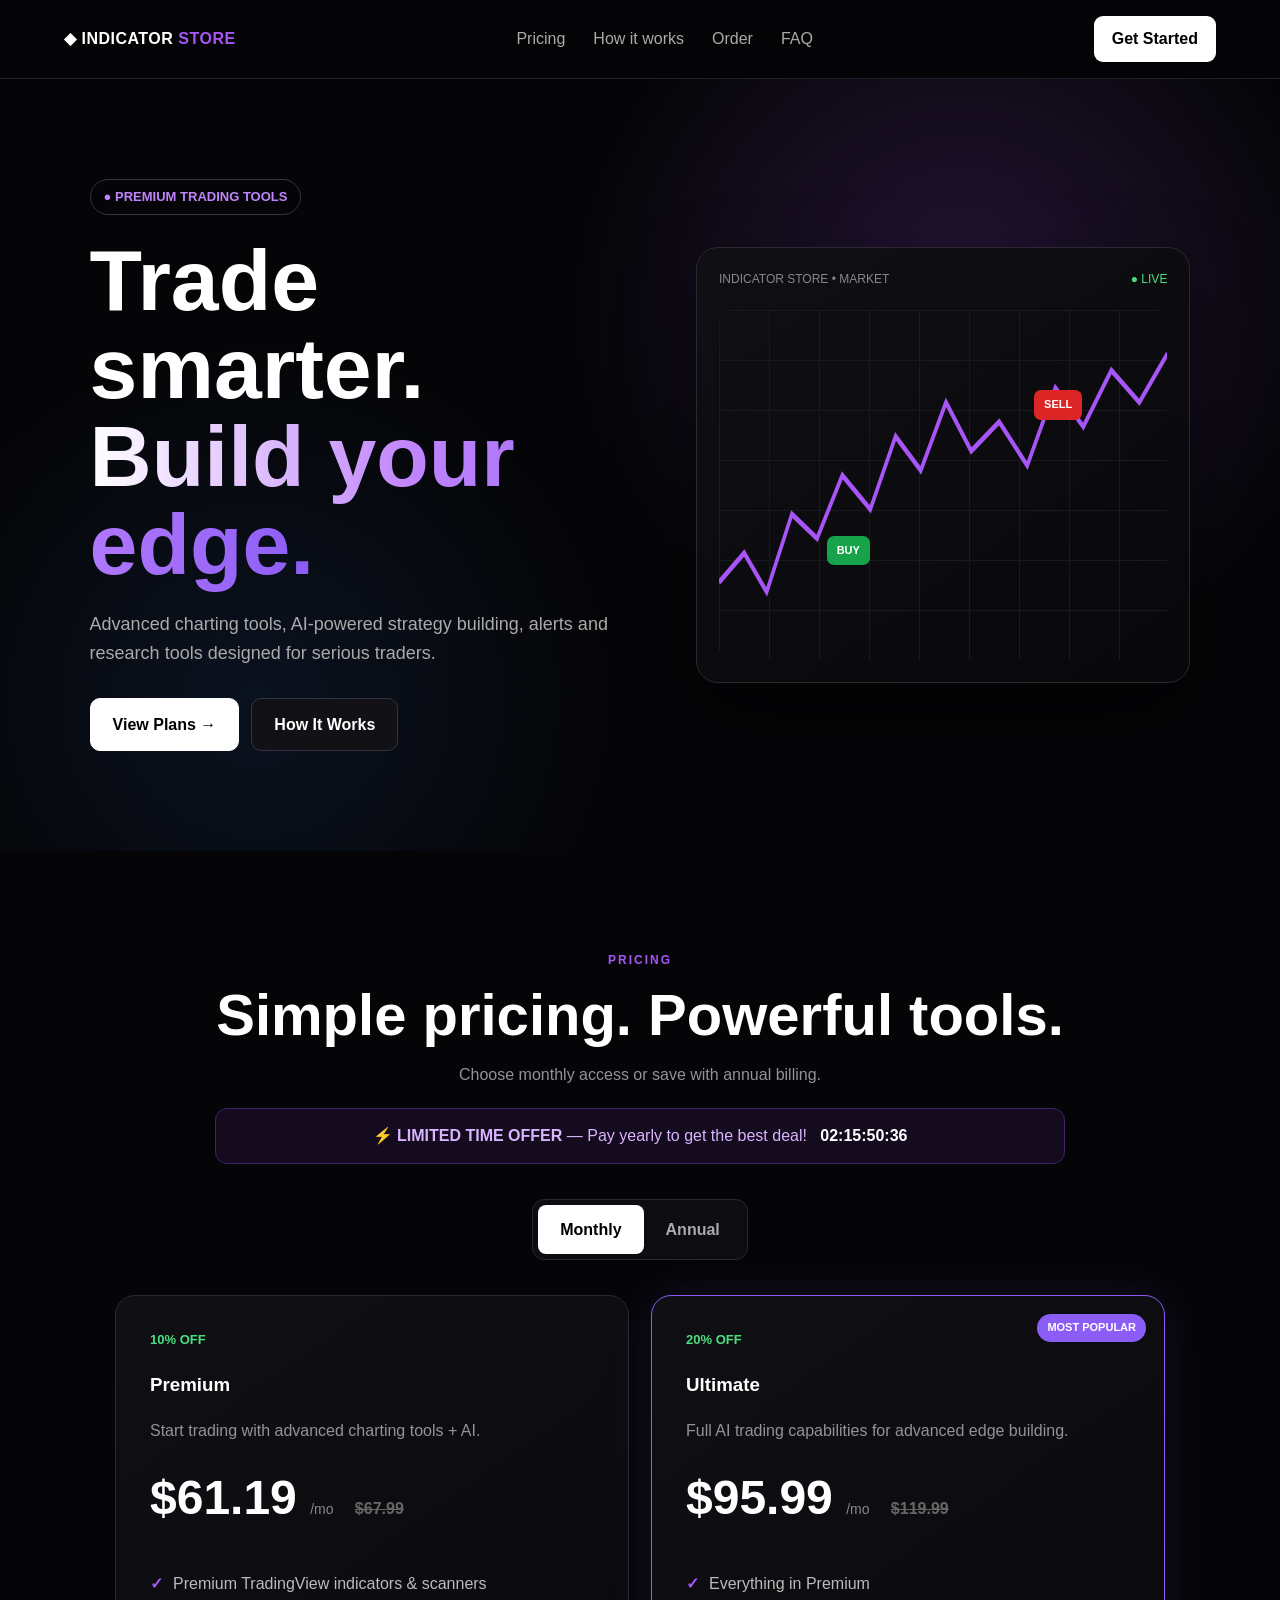
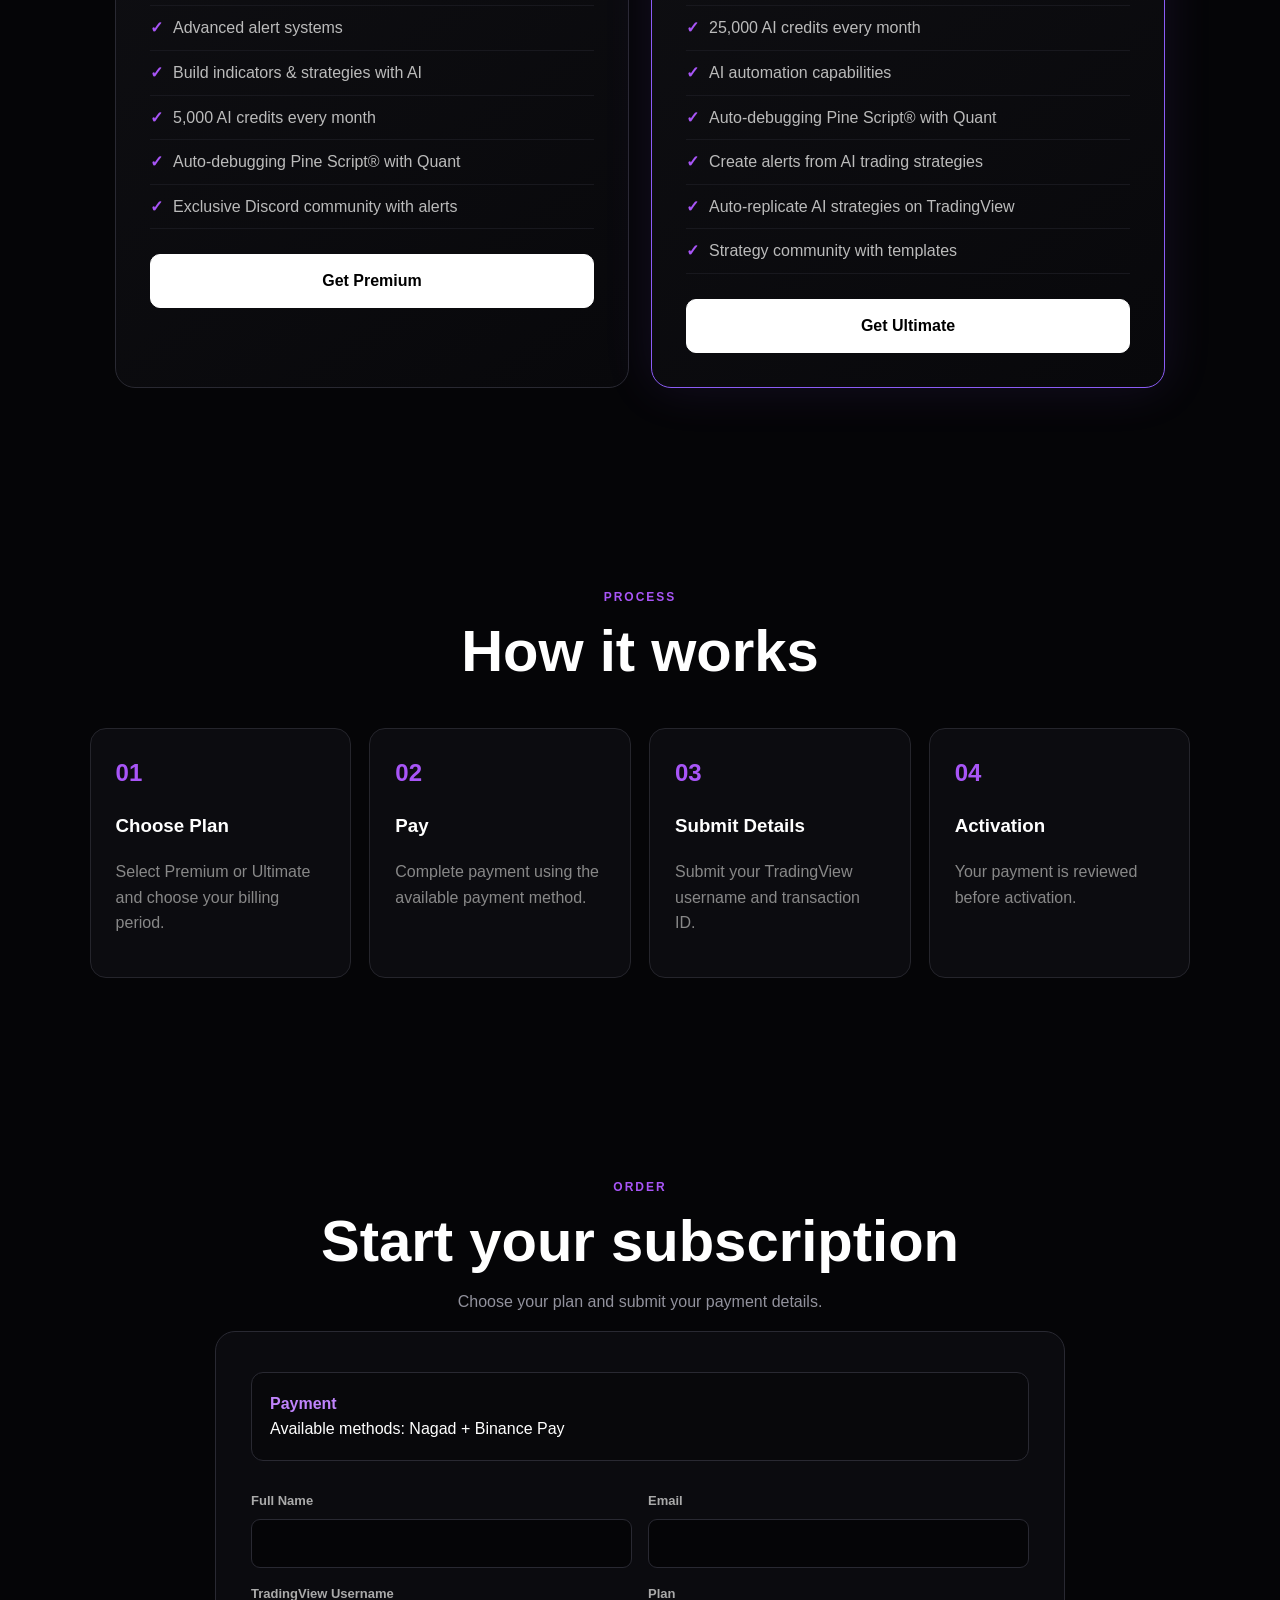
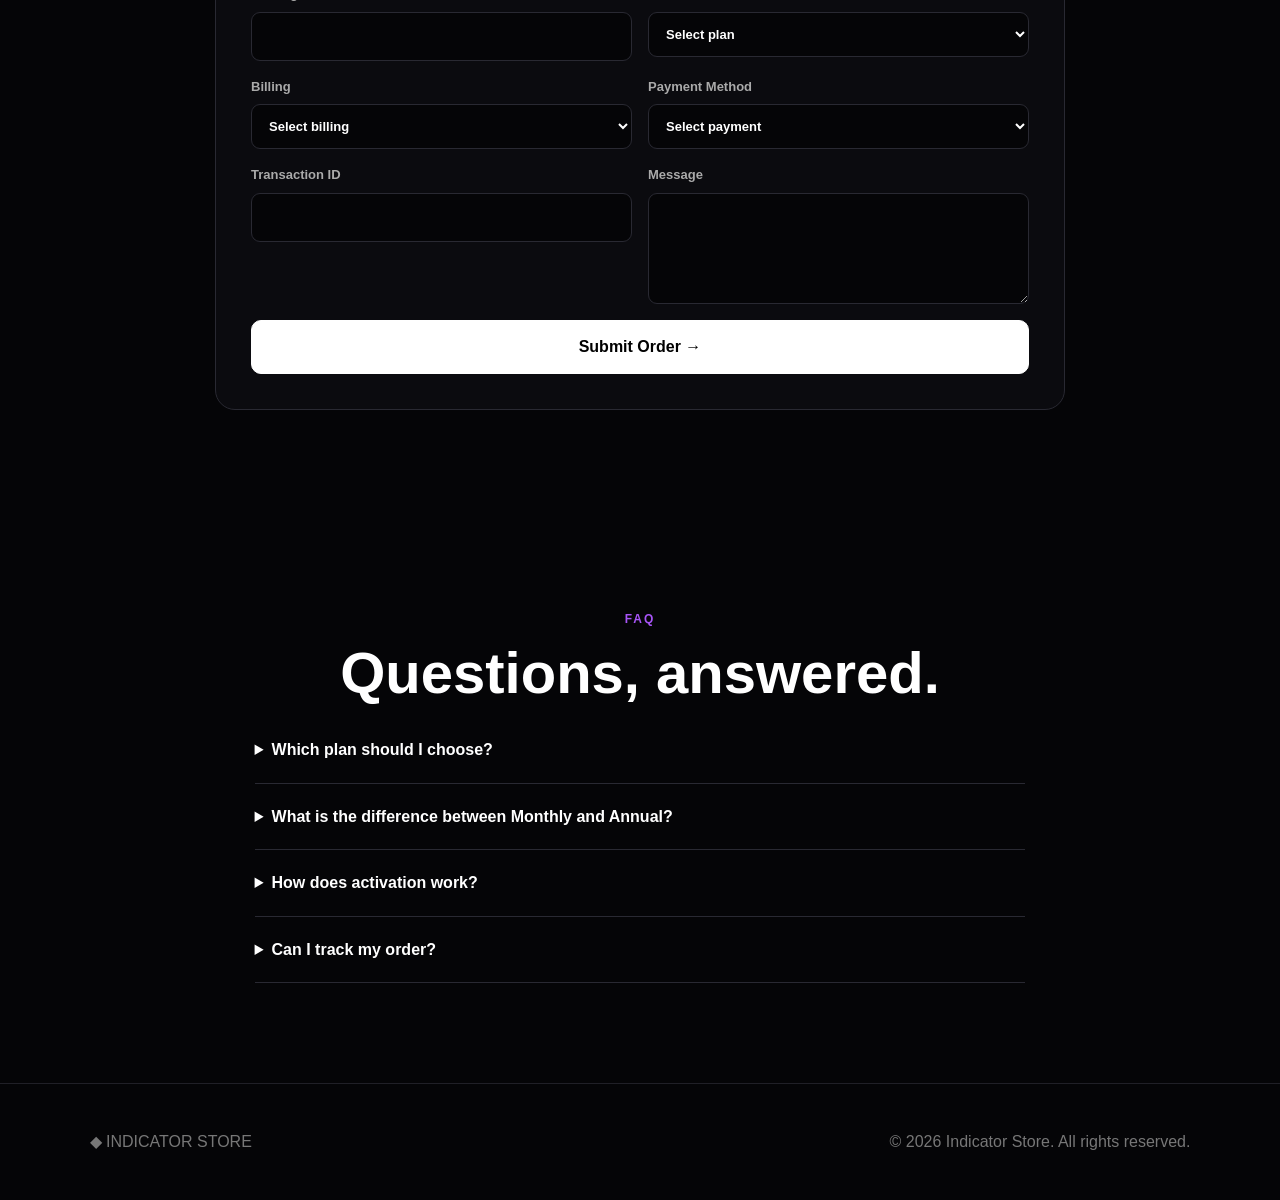
==== commit 0cb92b2d: "Update index.html" ====
--- a/index.html
+++ b/index.html
@@ -1,405 +1,775 @@
 <!doctype html>
-<html lang="bn">
+
+<html lang="en">
 <head>
-  <meta charset="utf-8">
-  <meta name="viewport" content="width=device-width,initial-scale=1">
-  <title>Indicator Store</title>
-  <link rel="stylesheet" href="style.css">
-</head>
-
-<body>
-
-<header class="nav">
-  <a class="logo" href="#home">◆ INDICATOR <b>STORE</b></a>
-
-  <button id="menu">☰</button>
-
-  <nav id="links">
-    <a href="#home">Home</a>
-    <a href="#products">Products</a>
+<meta charset="utf-8">
+<meta name="viewport" content="width=device-width,initial-scale=1">
+<title>Indicator Store — Premium Trading Tools</title><style>
+*{box-sizing:border-box}
+html{scroll-behavior:smooth}
+body{
+  margin:0;
+  font-family:Inter,Arial,sans-serif;
+  background:#050507;
+  color:#fff;
+  line-height:1.6
+}
+a{text-decoration:none;color:inherit}
+button,input,select,textarea{font:inherit}
+
+.nav{
+  position:sticky;
+  top:0;
+  z-index:100;
+  display:flex;
+  align-items:center;
+  justify-content:space-between;
+  padding:16px 5%;
+  background:rgba(5,5,7,.88);
+  backdrop-filter:blur(18px);
+  border-bottom:1px solid #202027
+}
+.logo{
+  font-weight:900;
+  letter-spacing:.5px
+}
+.logo b{color:#a855f7}
+.navlinks{
+  display:flex;
+  gap:28px;
+  color:#aaa
+}
+.navlinks a:hover{color:#fff}
+.navbtn{
+  padding:10px 18px;
+  border-radius:9px;
+  background:#fff;
+  color:#000;
+  font-weight:800
+}
+
+.hero{
+  min-height:700px;
+  padding:100px 7%;
+  display:grid;
+  grid-template-columns:1.05fr .95fr;
+  align-items:center;
+  gap:60px;
+  background:
+    radial-gradient(circle at 75% 30%,rgba(168,85,247,.20),transparent 35%),
+    radial-gradient(circle at 20% 80%,rgba(59,130,246,.10),transparent 30%)
+}
+.badge{
+  display:inline-flex;
+  padding:7px 13px;
+  border:1px solid #34343e;
+  border-radius:999px;
+  color:#c084fc;
+  font-size:13px;
+  font-weight:800
+}
+.hero h1{
+  font-size:clamp(48px,7vw,86px);
+  line-height:1.02;
+  margin:22px 0
+}
+.gradient{
+  background:linear-gradient(90deg,#fff,#c084fc,#8b5cf6);
+  -webkit-background-clip:text;
+  color:transparent
+}
+.hero p{
+  max-width:650px;
+  color:#aaa;
+  font-size:18px
+}
+.actions{
+  display:flex;
+  gap:12px;
+  flex-wrap:wrap;
+  margin-top:30px
+}
+.btn{
+  border:1px solid #34343e;
+  background:#111116;
+  color:#fff;
+  padding:13px 22px;
+  border-radius:10px;
+  cursor:pointer;
+  font-weight:800
+}
+.btn.primary{
+  background:#fff;
+  color:#000;
+  border-color:#fff
+}
+.btn:hover{transform:translateY(-1px)}
+
+.chart{
+  border:1px solid #292932;
+  border-radius:22px;
+  padding:22px;
+  background:linear-gradient(145deg,#101014,#08080b);
+  box-shadow:0 30px 80px rgba(0,0,0,.45)
+}
+.charttop{
+  display:flex;
+  justify-content:space-between;
+  color:#888;
+  font-size:12px
+}
+.live{color:#4ade80}
+.chartarea{
+  height:350px;
+  margin-top:20px;
+  position:relative;
+  overflow:hidden;
+  border-radius:12px;
+  background:
+    linear-gradient(#191920 1px,transparent 1px),
+    linear-gradient(90deg,#191920 1px,transparent 1px);
+  background-size:50px 50px
+}
+.chartline{
+  position:absolute;
+  inset:0;
+  width:100%;
+  height:100%
+}
+.signal{
+  position:absolute;
+  padding:6px 10px;
+  border-radius:7px;
+  font-size:11px;
+  font-weight:900
+}
+.buy{
+  left:24%;
+  bottom:27%;
+  background:#16a34a
+}
+.sell{
+  right:19%;
+  top:23%;
+  background:#dc2626
+}
+
+.section{
+  padding:100px 7%;
+  max-width:1400px;
+  margin:auto
+}
+.center{text-align:center}
+.kicker{
+  color:#a855f7;
+  font-size:12px;
+  font-weight:900;
+  letter-spacing:2px
+}
+.section h2{
+  font-size:clamp(35px,5vw,58px);
+  line-height:1.1;
+  margin:12px 0
+}
+.muted{color:#92929d}
+
+.toggle{
+  display:flex;
+  width:max-content;
+  margin:35px auto;
+  padding:5px;
+  border:1px solid #292932;
+  background:#0d0d11;
+  border-radius:12px
+}
+.toggle button{
+  border:0;
+  background:transparent;
+  color:#aaa;
+  padding:12px 22px;
+  border-radius:8px;
+  cursor:pointer;
+  font-weight:800
+}
+.toggle button.active{
+  background:#fff;
+  color:#000
+}
+
+.sale{
+  margin:20px auto;
+  max-width:850px;
+  padding:14px;
+  border:1px solid #43206b;
+  border-radius:12px;
+  background:#140b1f;
+  text-align:center;
+  color:#d8b4fe
+}
+#countdown{
+  color:#fff;
+  font-weight:900
+}
+
+.pricing{
+  display:grid;
+  grid-template-columns:repeat(2,minmax(0,1fr));
+  gap:22px;
+  max-width:1050px;
+  margin:auto
+}
+.pricecard{
+  position:relative;
+  padding:34px;
+  border:1px solid #292932;
+  border-radius:20px;
+  background:linear-gradient(145deg,#101014,#08080b)
+}
+.pricecard.featured{
+  border-color:#8b5cf6;
+  box-shadow:0 0 50px rgba(139,92,246,.12)
+}
+.popular{
+  position:absolute;
+  top:18px;
+  right:18px;
+  padding:5px 10px;
+  border-radius:999px;
+  background:#8b5cf6;
+  font-size:11px;
+  font-weight:900
+}
+.off{
+  color:#4ade80;
+  font-weight:900;
+  font-size:13px
+}
+.price{
+  font-size:48px;
+  font-weight:900;
+  margin:10px 0
+}
+.old{
+  color:#666;
+  text-decoration:line-through;
+  font-size:16px;
+  margin-left:8px
+}
+.price small{
+  color:#888;
+  font-size:14px;
+  font-weight:500
+}
+.features{
+  list-style:none;
+  padding:0;
+  margin:25px 0
+}
+.features li{
+  padding:9px 0;
+  color:#bbb;
+  border-bottom:1px solid #18181e
+}
+.features li::before{
+  content:"✓";
+  color:#a855f7;
+  font-weight:900;
+  margin-right:10px
+}
+.full{width:100%}
+
+.steps{
+  display:grid;
+  grid-template-columns:repeat(4,1fr);
+  gap:18px;
+  margin-top:45px
+}
+.step{
+  padding:25px;
+  border:1px solid #25252c;
+  border-radius:16px;
+  background:#0c0c10
+}
+.step b{
+  color:#a855f7;
+  font-size:24px
+}
+.step p{color:#888}
+
+.orderbox{
+  max-width:850px;
+  margin:auto;
+  padding:35px;
+  border:1px solid #292932;
+  border-radius:20px;
+  background:#0b0b0f
+}
+.form{
+  display:grid;
+  grid-template-columns:1fr 1fr;
+  gap:16px
+}
+label{
+  color:#aaa;
+  font-size:13px;
+  font-weight:700
+}
+input,select,textarea{
+  display:block;
+  width:100%;
+  margin-top:7px;
+  padding:13px;
+  color:#fff;
+  background:#050507;
+  border:1px solid #292932;
+  border-radius:9px;
+  outline:none
+}
+input:focus,select:focus,textarea:focus{
+  border-color:#8b5cf6
+}
+.wide{grid-column:1/-1}
+
+.payment{
+  padding:18px;
+  margin:5px 0;
+  border:1px solid #292932;
+  border-radius:12px;
+  background:#08080b
+}
+.payment strong{color:#c084fc}
+
+.faq{
+  max-width:950px
+}
+details{
+  border-bottom:1px solid #292932;
+  padding:20px 0
+}
+summary{
+  cursor:pointer;
+  font-weight:800
+}
+details p{color:#888}
+
+.footer{
+  padding:45px 7%;
+  border-top:1px solid #202027;
+  color:#777;
+  display:flex;
+  justify-content:space-between;
+  flex-wrap:wrap;
+  gap:20px
+}
+
+@media(max-width:900px){
+  .navlinks{display:none}
+  .hero{
+    grid-template-columns:1fr;
+    padding-top:70px
+  }
+  .pricing{grid-template-columns:1fr}
+  .steps{grid-template-columns:1fr 1fr}
+}
+@media(max-width:600px){
+  .section{padding:70px 5%}
+  .hero{padding:65px 5%}
+  .hero h1{font-size:48px}
+  .steps{grid-template-columns:1fr}
+  .form{grid-template-columns:1fr}
+  .wide{grid-column:auto}
+  .orderbox{padding:22px}
+  .navbtn{display:none}
+}
+</style></head><body><header class="nav">
+  <a class="logo" href="#home">◆ INDICATOR <b>STORE</b></a>  <nav class="navlinks">
+    <a href="#products">Pricing</a>
     <a href="#how">How it works</a>
     <a href="#order">Order</a>
-    <a href="#status">Order Status</a>
     <a href="#faq">FAQ</a>
-  </nav>
-
-  <a class="buytop" href="#products">Buy Now</a>
-</header>
-
-
-<section id="home" class="hero">
-
-  <div>
-    <div class="eyebrow">PREMIUM TRADING TOOLS</div>
-
-    <h1>
-      Trade smarter.<br>
-      <span>Stay in control.</span>
-    </h1>
-
+  </nav><a class="navbtn" href="#products">Get Started</a>
+
+</header><section class="hero" id="home">  <div>
+    <span class="badge">● PREMIUM TRADING TOOLS</span><h1>
+  Trade smarter.<br>
+  <span class="gradient">Build your edge.</span>
+</h1>
+
+<p>
+  Advanced charting tools, AI-powered strategy building,
+  alerts and research tools designed for serious traders.
+</p>
+
+<div class="actions">
+  <a class="btn primary" href="#products">View Plans →</a>
+  <a class="btn" href="#how">How It Works</a>
+</div>
+
+  </div>  <div class="chart">
+    <div class="charttop">
+      <span>INDICATOR STORE • MARKET</span>
+      <span class="live">● LIVE</span>
+    </div><div class="chartarea">
+  <svg class="chartline" viewBox="0 0 800 360" preserveAspectRatio="none">
+    <polyline
+      points="0,280 45,250 85,290 130,210 175,235 220,170 270,205 315,130 360,165 405,95 450,145 500,115 550,160 600,80 650,120 700,62 750,95 800,45"
+      fill="none"
+      stroke="#a855f7"
+      stroke-width="6"/>
+  </svg>
+
+  <span class="signal buy">BUY</span>
+  <span class="signal sell">SELL</span>
+</div>
+
+  </div></section><section class="section" id="products">  <div class="center">
+    <div class="kicker">PRICING</div>
+    <h2>Simple pricing. Powerful tools.</h2>
+    <p class="muted">
+      Choose monthly access or save with annual billing.
+    </p>
+  </div>  <div class="sale">
+    ⚡ <b>LIMITED TIME OFFER</b> —
+    Pay yearly to get the best deal!
+    &nbsp; <span id="countdown">02:15:50:37</span>
+  </div>  <div class="toggle">
+    <button id="monthlyBtn" class="active">Monthly</button>
+    <button id="annualBtn">Annual</button>
+  </div>  <div class="pricing"><article class="pricecard">
+
+  <div class="off">10% OFF</div>
+
+  <h3>Premium</h3>
+
+  <p class="muted">
+    Start trading with advanced charting tools + AI.
+  </p>
+
+  <div class="price">
+    <span id="premiumPrice">$61.19</span>
+    <small id="premiumPeriod">/mo</small>
+    <span class="old">$67.99</span>
+  </div>
+
+  <ul class="features">
+    <li>Premium TradingView indicators & scanners</li>
+    <li>Advanced alert systems</li>
+    <li>Build indicators & strategies with AI</li>
+    <li>5,000 AI credits every month</li>
+    <li>Auto-debugging Pine Script® with Quant</li>
+    <li>Exclusive Discord community with alerts</li>
+  </ul>
+
+  <button class="btn primary full choose" data-plan="Premium">
+    Get Premium
+  </button>
+
+</article>
+
+<article class="pricecard featured">
+
+  <span class="popular">MOST POPULAR</span>
+
+  <div class="off">20% OFF</div>
+
+  <h3>Ultimate</h3>
+
+  <p class="muted">
+    Full AI trading capabilities for advanced edge building.
+  </p>
+
+  <div class="price">
+    <span id="ultimatePrice">$95.99</span>
+    <small id="ultimatePeriod">/mo</small>
+    <span class="old">$119.99</span>
+  </div>
+
+  <ul class="features">
+    <li>Everything in Premium</li>
+    <li>25,000 AI credits every month</li>
+    <li>AI automation capabilities</li>
+    <li>Auto-debugging Pine Script® with Quant</li>
+    <li>Create alerts from AI trading strategies</li>
+    <li>Auto-replicate AI strategies on TradingView</li>
+    <li>Strategy community with templates</li>
+  </ul>
+
+  <button class="btn primary full choose" data-plan="Ultimate">
+    Get Ultimate
+  </button>
+
+</article>
+
+  </div></section><section class="section" id="how">  <div class="center">
+    <div class="kicker">PROCESS</div>
+    <h2>How it works</h2>
+  </div>  <div class="steps"><div class="step">
+  <b>01</b>
+  <h3>Choose Plan</h3>
+  <p>Select Premium or Ultimate and choose your billing period.</p>
+</div>
+
+<div class="step">
+  <b>02</b>
+  <h3>Pay</h3>
+  <p>Complete payment using the available payment method.</p>
+</div>
+
+<div class="step">
+  <b>03</b>
+  <h3>Submit Details</h3>
+  <p>Submit your TradingView username and transaction ID.</p>
+</div>
+
+<div class="step">
+  <b>04</b>
+  <h3>Activation</h3>
+  <p>Your payment is reviewed before activation.</p>
+</div>
+
+  </div></section><section class="section" id="order">  <div class="center">
+    <div class="kicker">ORDER</div>
+    <h2>Start your subscription</h2>
+    <p class="muted">Choose your plan and submit your payment details.</p>
+  </div>  <div class="orderbox"><div class="payment">
+  <strong>Payment</strong><br>
+  Available methods: Nagad + Binance Pay
+</div>
+
+<br>
+
+<form class="form" id="orderForm">
+
+  <label>
+    Full Name
+    <input id="name" required>
+  </label>
+
+  <label>
+    Email
+    <input id="email" type="email" required>
+  </label>
+
+  <label>
+    TradingView Username
+    <input id="tv" required>
+  </label>
+
+  <label>
+    Plan
+    <select id="plan" required>
+      <option value="">Select plan</option>
+      <option>Premium</option>
+      <option>Ultimate</option>
+    </select>
+  </label>
+
+  <label>
+    Billing
+    <select id="billing" required>
+      <option value="">Select billing</option>
+      <option>Monthly</option>
+      <option>Annual</option>
+    </select>
+  </label>
+
+  <label>
+    Payment Method
+    <select id="payment" required>
+      <option value="">Select payment</option>
+      <option>Nagad</option>
+      <option>Binance Pay</option>
+    </select>
+  </label>
+
+  <label>
+    Transaction ID
+    <input id="trx" required>
+  </label>
+
+  <label>
+    Message
+    <textarea id="message" rows="4"></textarea>
+  </label>
+
+  <button class="btn primary wide" type="submit">
+    Submit Order →
+  </button>
+
+</form>
+
+<div id="result"></div>
+
+  </div></section><section class="section faq" id="faq">  <div class="center">
+    <div class="kicker">FAQ</div>
+    <h2>Questions, answered.</h2>
+  </div>  <details>
+    <summary>Which plan should I choose?</summary>
     <p>
-      Premium trading tools with simple ordering,
-      TradingView username submission and order tracking.
+      Premium is designed for traders who need the core indicator,
+      scanner, alert and AI features. Ultimate adds advanced AI
+      automation and strategy tools.
     </p>
-
-    <div class="row">
-      <a class="btn primary" href="#products">Explore Plans →</a>
-      <a class="btn" href="#how">How It Works</a>
-    </div>
-
-    <div class="mini">
-      ✓ Secure order flow　
-      ✓ Mobile friendly　
-      ✓ Fast support
-    </div>
-  </div>
-
-  <div class="chartbox">
-    <div class="charttitle">
-      TRADINGVIEW STYLE
-      <span>● LIVE</span>
-    </div>
-
-    <div class="chart">
-      <div class="grid"></div>
-
-      <svg viewBox="0 0 800 360" preserveAspectRatio="none">
-        <polyline
-          points="0,270 50,250 90,290 135,210 180,235 220,170 270,205 315,125 365,160 410,95 455,140 500,115 550,155 600,75 650,115 700,60 750,92 800,45"
-          fill="none"
-          stroke="#a958ff"
-          stroke-width="6"
-        />
-      </svg>
-
-      <i class="sig buy">BUY</i>
-      <i class="sig sell">SELL</i>
-    </div>
-
-    <div class="chartfoot">
-      Premium Signal <b>+24.8%</b>
-    </div>
-  </div>
-
-</section>
-
-
-<section class="section" id="products">
-
-  <div class="heading">
-    <div class="eyebrow">PRODUCTS</div>
-    <h2>Choose your plan</h2>
-    <p>Choose the plan that works best for you.</p>
-  </div>
-
-  <div class="products">
-
-    <article class="card">
-
-      <small>STARTER</small>
-
-      <h3>7 Days</h3>
-
-      <div class="price">$15</div>
-
-      <ul>
-        <li>Full indicator access</li>
-        <li>1 TradingView username</li>
-        <li>Standard support</li>
-      </ul>
-
-      <button
-        class="btn primary choose"
-        data-plan="7 Days">
-        Buy Now
-      </button>
-
-    </article>
-
-
-    <article class="card featured">
-
-      <b class="popular">MOST POPULAR</b>
-
-      <small>PRO</small>
-
-      <h3>30 Days</h3>
-
-      <div class="price">$39</div>
-
-      <ul>
-        <li>Full indicator access</li>
-        <li>1 TradingView username</li>
-        <li>Priority support</li>
-      </ul>
-
-      <button
-        class="btn primary choose"
-        data-plan="30 Days">
-        Buy Now
-      </button>
-
-    </article>
-
-  </div>
-</section>
-
-
-<section class="section dark" id="how">
-
-  <div class="heading">
-    <div class="eyebrow">PROCESS</div>
-    <h2>How it works</h2>
-  </div>
-
-  <div class="steps">
-
-    <div>
-      <b>01</b>
-      <h3>Choose Plan</h3>
-      <p>আপনার পছন্দের package নির্বাচন করুন।</p>
-    </div>
-
-    <div>
-      <b>02</b>
-      <h3>Pay</h3>
-      <p>Nagad দিয়ে payment করুন।</p>
-    </div>
-
-    <div>
-      <b>03</b>
-      <h3>Submit Details</h3>
-      <p>TradingView username এবং Transaction ID দিন।</p>
-    </div>
-
-    <div>
-      <b>04</b>
-      <h3>Activation</h3>
-      <p>Payment যাচাই করার পর order process করা হবে।</p>
-    </div>
-
-  </div>
-
-</section>
-
-
-<section class="section order" id="order">
-
-  <div class="heading">
-    <div class="eyebrow">ORDER</div>
-    <h2>Place your order</h2>
-  </div>
-
-
-  <form id="orderForm" class="form">
-
-    <label>
-      Full Name
-      <input id="name" required>
-    </label>
-
-
-    <label>
-      Email
-      <input id="email" type="email" required>
-    </label>
-
-
-    <label>
-      TradingView Username
-      <input id="tv" required>
-    </label>
-
-
-    <label>
-      Plan
-
-      <select id="plan" required>
-
-        <option value="">
-          Select plan
-        </option>
-
-        <option value="7 Days">
-          7 Days — $15
-        </option>
-
-        <option value="30 Days">
-          30 Days — $39
-        </option>
-
-      </select>
-
-    </label>
-
-
-    <label>
-      Payment Method
-
-      <select id="payment" required>
-
-        <option value="">
-          Select payment method
-        </option>
-
-        <option value="Nagad">
-          Nagad
-        </option>
-
-      </select>
-
-    </label>
-
-
-    <div
-      id="paymentInfo"
-      class="payment-info"
-      style="display:none;">
-
-      <strong>💳 Nagad Payment</strong>
-
-      <p>
-        এই নম্বরে Send Money করুন:
-      </p>
-
-      <div class="payment-number">
-        01759977759
-      </div>
-
-      <p>
-        Payment করার পর Transaction ID নিচের ঘরে দিন।
-      </p>
-
-    </div>
-
-
-    <label>
-      Transaction ID
-
-      <input
-        id="trx"
-        placeholder="Nagad Transaction ID"
-        required>
-
-    </label>
-
-
-    <label class="wide">
-      Message
-
-      <textarea
-        id="message"
-        rows="4">
-      </textarea>
-
-    </label>
-
-
-    <button
-      class="btn primary wide"
-      type="submit">
-
-      Submit Order →
-
-    </button>
-
-  </form>
-
-
-  <div id="orderResult"></div>
-
-</section>
-
-
-<section class="section status" id="status">
-
-  <div class="heading">
-    <div class="eyebrow">ORDER STATUS</div>
-    <h2>Track your order</h2>
-  </div>
-
-
-  <form
-    id="statusForm"
-    class="statusform">
-
-    <input
-      id="lookup"
-      placeholder="IS-12345678"
-      required>
-
-    <button
-      class="btn primary"
-      type="submit">
-
-      Check Status
-
-    </button>
-
-  </form>
-
-
-  <div id="statusResult"></div>
-
-</section>
-
-
-<section class="section faq" id="faq">
-
-  <div class="heading">
-    <div class="eyebrow">FAQ</div>
-    <h2>Frequently Asked Questions</h2>
-  </div>
-
-
-  <details>
-    <summary>
-      কেন TradingView username লাগবে?
-    </summary>
-
+  </details>  <details>
+    <summary>What is the difference between Monthly and Annual?</summary>
     <p>
-      আপনার order process এবং authorized activation
-      workflow-এর জন্য TradingView username প্রয়োজন।
+      Monthly billing provides monthly access. Annual billing is
+      designed for customers who want longer-term access at the
+      advertised annual price.
     </p>
-
-  </details>
-
-
-  <details>
-    <summary>
-      Payment করার পর কী হবে?
-    </summary>
-
+  </details>  <details>
+    <summary>How does activation work?</summary>
     <p>
-      Payment করার পর order Pending থাকবে।
-      Payment যাচাই করার পর status update করা হবে।
+      After submitting an order, payment and transaction information
+      are reviewed before activation.
     </p>
-
-  </details>
-
-
-  <details>
-    <summary>
-      Payment কীভাবে করব?
-    </summary>
-
+  </details>  <details>
+    <summary>Can I track my order?</summary>
     <p>
-      Nagad থেকে 01759977759 নম্বরে payment করুন।
-      এরপর Transaction ID দিয়ে order submit করুন।
+      Yes. Your order ID can be used with the order-status system
+      configured on the website.
     </p>
-
-  </details>
-
-</section>
-
-
-<footer>
-  ◆ INDICATOR STORE
-  <span>© 2026</span>
-</footer>
-
-
-<script src="app.js"></script>
-
-</body>
+  </details></section><footer class="footer">
+  <div>◆ INDICATOR STORE</div>
+  <div>© 2026 Indicator Store. All rights reserved.</div>
+</footer><script>
+
+const monthlyBtn = document.getElementById("monthlyBtn");
+const annualBtn = document.getElementById("annualBtn");
+
+const premiumPrice = document.getElementById("premiumPrice");
+const ultimatePrice = document.getElementById("ultimatePrice");
+
+const premiumPeriod = document.getElementById("premiumPeriod");
+const ultimatePeriod = document.getElementById("ultimatePeriod");
+
+monthlyBtn.onclick = () => {
+
+  monthlyBtn.classList.add("active");
+  annualBtn.classList.remove("active");
+
+  premiumPrice.textContent = "$61.19";
+  ultimatePrice.textContent = "$95.99";
+
+  premiumPeriod.textContent = "/mo";
+  ultimatePeriod.textContent = "/mo";
+
+};
+
+annualBtn.onclick = () => {
+
+  annualBtn.classList.add("active");
+  monthlyBtn.classList.remove("active");
+
+  /*
+    Annual prices can be changed here after
+    you decide the exact yearly prices.
+  */
+
+  premiumPrice.textContent = "$61.19";
+  ultimatePrice.textContent = "$95.99";
+
+  premiumPeriod.textContent = "/yr";
+  ultimatePeriod.textContent = "/yr";
+
+};
+
+document.querySelectorAll(".choose").forEach(button => {
+
+  button.addEventListener("click", () => {
+
+    document.getElementById("plan").value =
+      button.dataset.plan;
+
+    document.getElementById("order")
+      .scrollIntoView({behavior:"smooth"});
+
+  });
+
+});
+
+
+/* Countdown */
+
+let seconds = 2*86400 + 15*3600 + 50*60 + 37;
+
+function countdown(){
+
+  if(seconds <= 0) return;
+
+  seconds--;
+
+  const d = Math.floor(seconds / 86400);
+  const h = Math.floor((seconds % 86400) / 3600);
+  const m = Math.floor((seconds % 3600) / 60);
+  const s = seconds % 60;
+
+  document.getElementById("countdown").textContent =
+    String(d).padStart(2,"0") + ":" +
+    String(h).padStart(2,"0") + ":" +
+    String(m).padStart(2,"0") + ":" +
+    String(s).padStart(2,"0");
+}
+
+setInterval(countdown,1000);
+
+
+/* Order */
+
+document.getElementById("orderForm").addEventListener("submit", async e => {
+
+  e.preventDefault();
+
+  const result = document.getElementById("result");
+
+  result.innerHTML =
+    "<p style='color:#c084fc'>Submitting order...</p>";
+
+  try{
+
+    const response = await fetch("/api/orders",{
+      method:"POST",
+      headers:{
+        "Content-Type":"application/json"
+      },
+      body:JSON.stringify({
+
+        name:document.getElementById("name").value,
+        email:document.getElementById("email").value,
+        tradingview_username:document.getElementById("tv").value,
+        plan:document.getElementById("plan").value,
+        billing:document.getElementById("billing").value,
+        payment_method:document.getElementById("payment").value,
+        transaction_id:document.getElementById("trx").value,
+        message:document.getElementById("message").value
+
+      })
+    });
+
+    const data = await response.json();
+
+    if(!response.ok){
+      throw new Error(data.error || "Order failed");
+    }
+
+    result.innerHTML =
+      "<div style='margin-top:20px;padding:18px;border:1px solid #263d2c;border-radius:10px;color:#4ade80'>" +
+      "<b>Order submitted successfully ✓</b><br>" +
+      "Order ID: " + data.order_id +
+      "</div>";
+
+    e.target.reset();
+
+  }catch(error){
+
+    result.innerHTML =
+      "<div style='margin-top:20px;padding:18px;border:1px solid #4b2525;border-radius:10px;color:#f87171'>" +
+      error.message +
+      "</div>";
+
+  }
+
+});
+
+</script></body>
 </html>
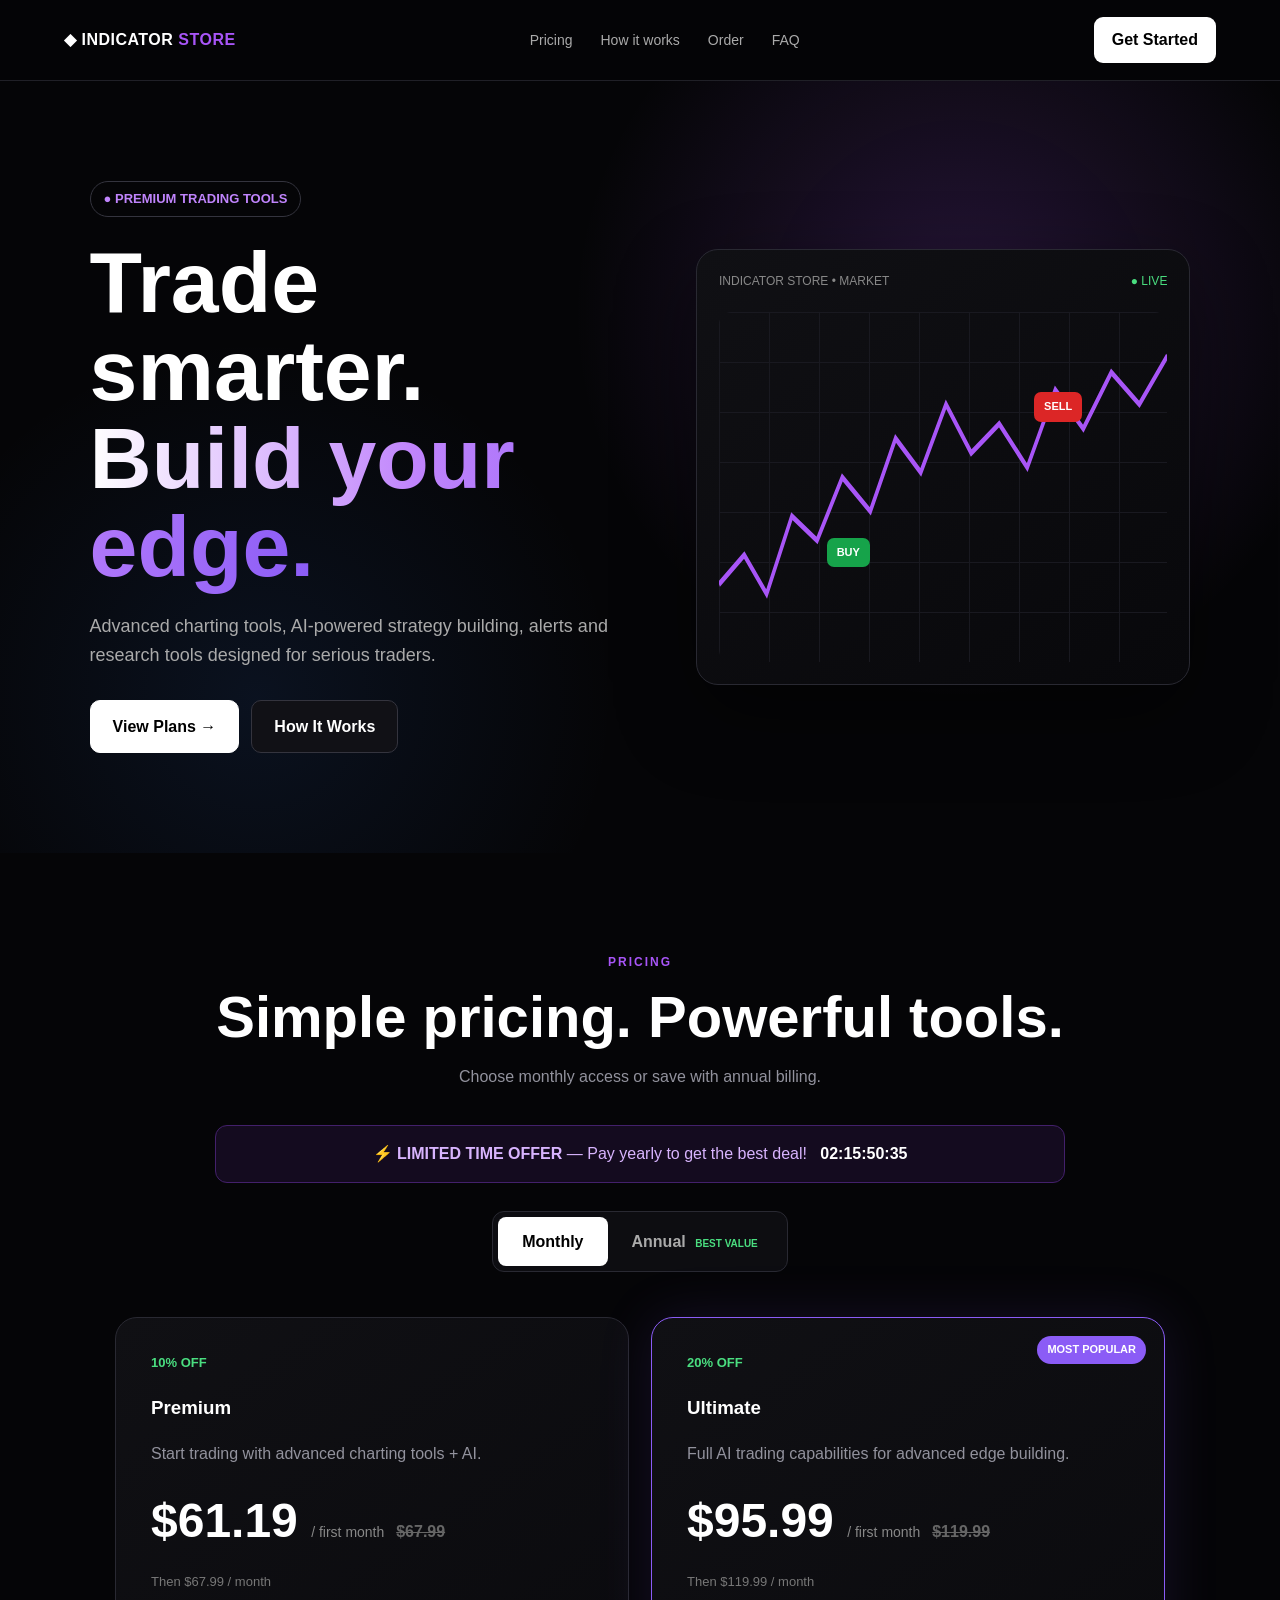
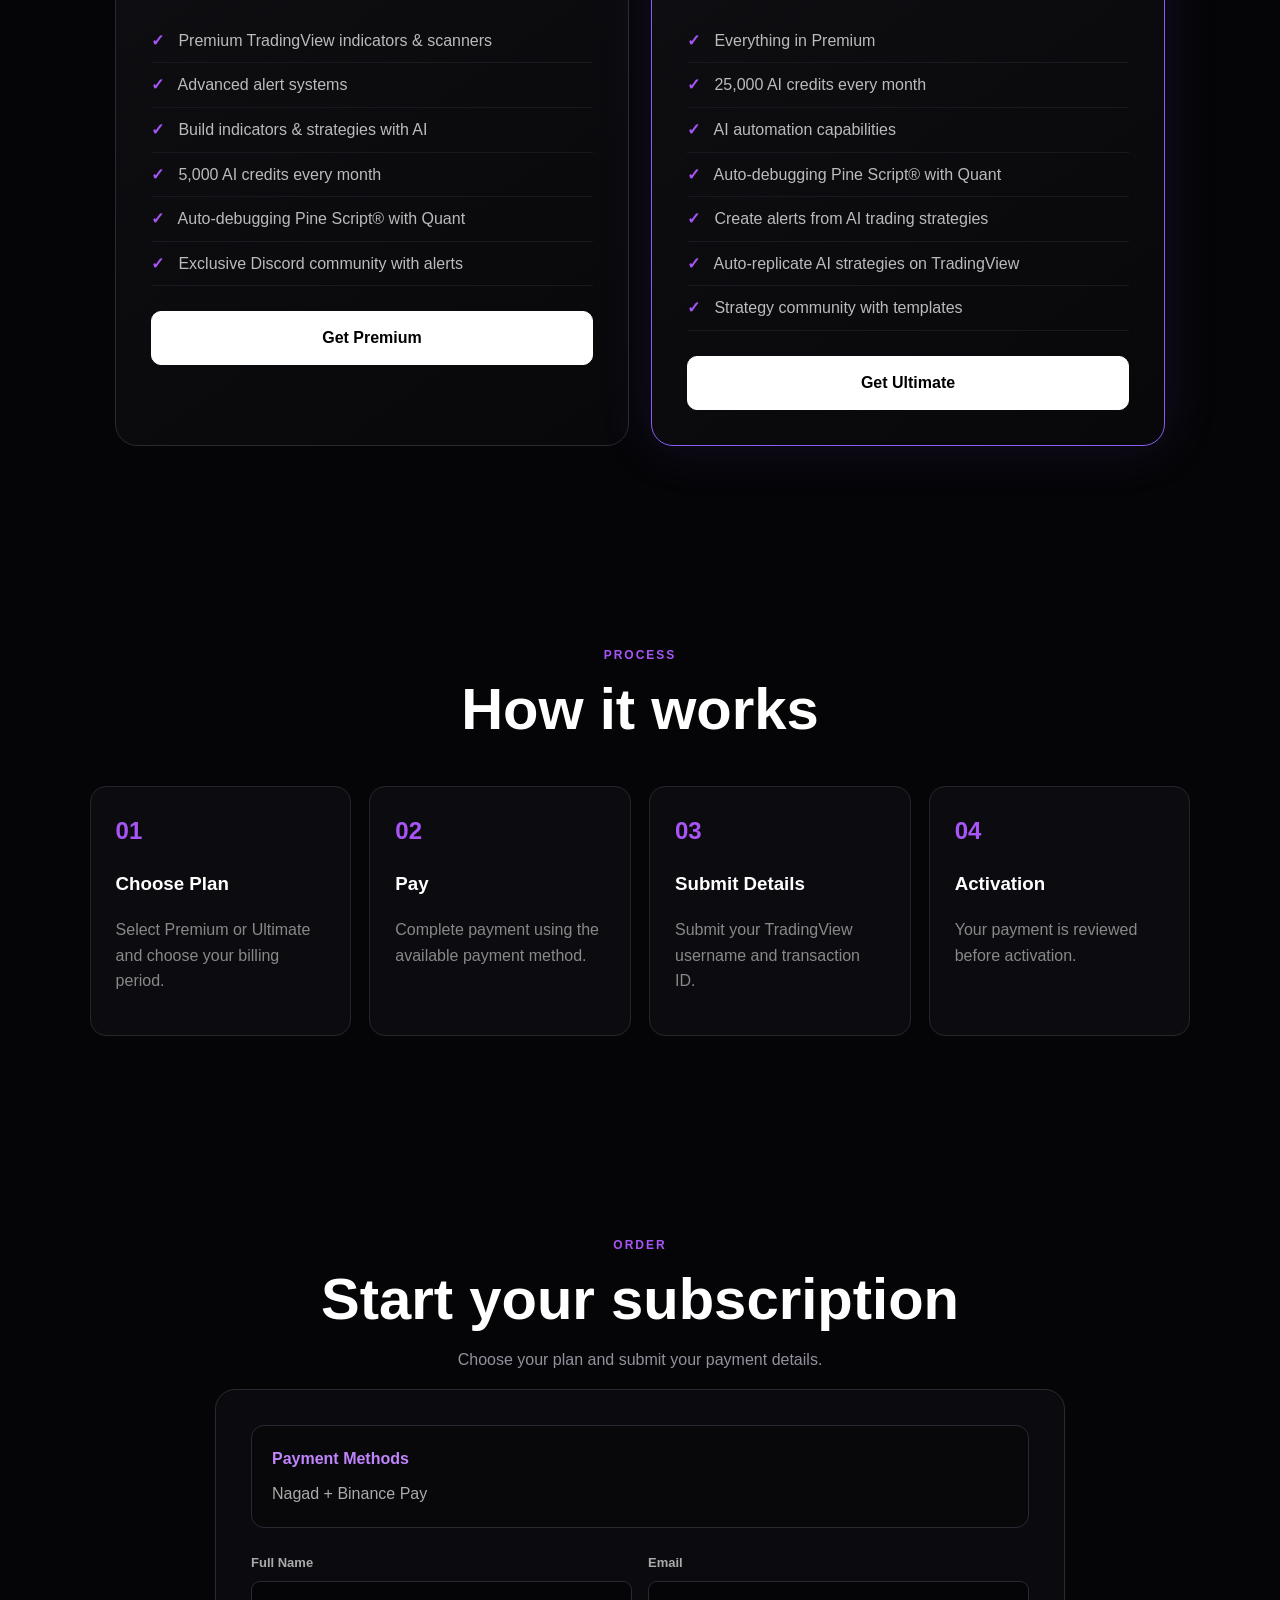
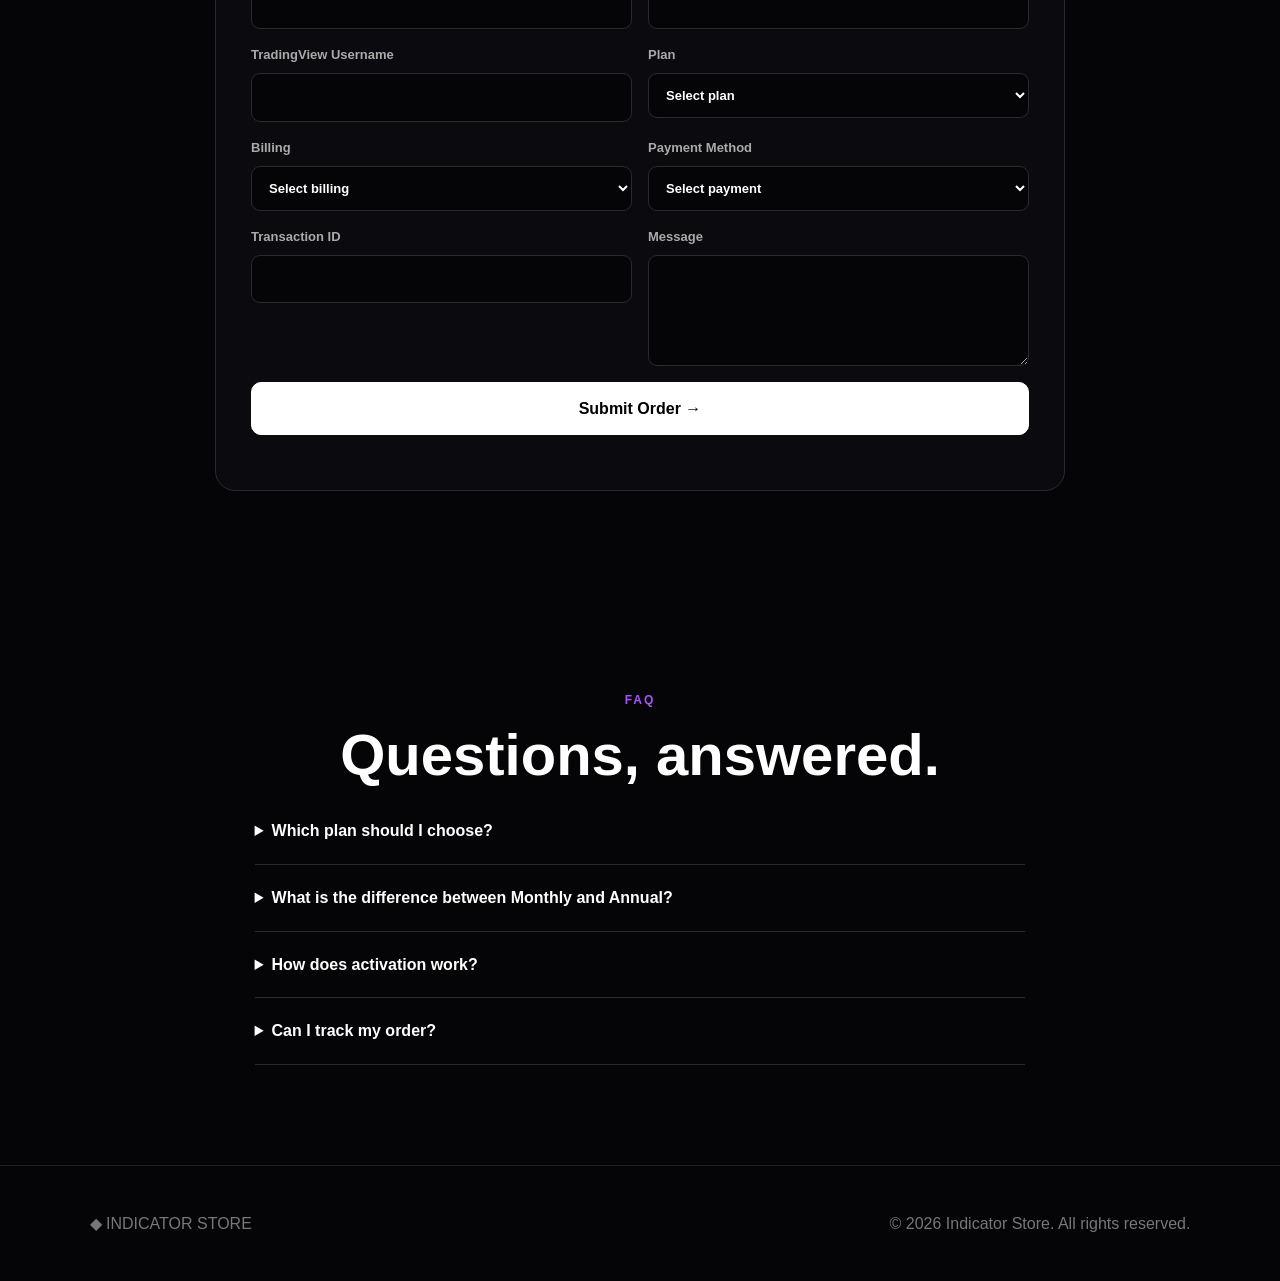
==== commit 4b1bc281: "Update index.html" ====
--- a/index.html
+++ b/index.html
@@ -1,10 +1,11 @@
 <!doctype html>
-
 <html lang="en">
 <head>
 <meta charset="utf-8">
 <meta name="viewport" content="width=device-width,initial-scale=1">
-<title>Indicator Store — Premium Trading Tools</title><style>
+<title>Indicator Store — Premium Trading Tools</title>
+
+<style>
 *{box-sizing:border-box}
 html{scroll-behavior:smooth}
 body{
@@ -20,26 +21,34 @@
 .nav{
   position:sticky;
   top:0;
-  z-index:100;
+  z-index:1000;
   display:flex;
   align-items:center;
   justify-content:space-between;
-  padding:16px 5%;
+  gap:20px;
+  padding:17px 5%;
   background:rgba(5,5,7,.88);
-  backdrop-filter:blur(18px);
+  backdrop-filter:blur(20px);
   border-bottom:1px solid #202027
 }
+
 .logo{
   font-weight:900;
-  letter-spacing:.5px
-}
+  letter-spacing:.5px;
+  white-space:nowrap
+}
+
 .logo b{color:#a855f7}
+
 .navlinks{
   display:flex;
   gap:28px;
-  color:#aaa
-}
+  color:#aaa;
+  font-size:14px
+}
+
 .navlinks a:hover{color:#fff}
+
 .navbtn{
   padding:10px 18px;
   border-radius:9px;
@@ -49,7 +58,7 @@
 }
 
 .hero{
-  min-height:700px;
+  min-height:720px;
   padding:100px 7%;
   display:grid;
   grid-template-columns:1.05fr .95fr;
@@ -59,6 +68,7 @@
     radial-gradient(circle at 75% 30%,rgba(168,85,247,.20),transparent 35%),
     radial-gradient(circle at 20% 80%,rgba(59,130,246,.10),transparent 30%)
 }
+
 .badge{
   display:inline-flex;
   padding:7px 13px;
@@ -68,27 +78,32 @@
   font-size:13px;
   font-weight:800
 }
+
 .hero h1{
   font-size:clamp(48px,7vw,86px);
   line-height:1.02;
   margin:22px 0
 }
+
 .gradient{
   background:linear-gradient(90deg,#fff,#c084fc,#8b5cf6);
   -webkit-background-clip:text;
   color:transparent
 }
+
 .hero p{
   max-width:650px;
   color:#aaa;
   font-size:18px
 }
+
 .actions{
   display:flex;
   gap:12px;
   flex-wrap:wrap;
   margin-top:30px
 }
+
 .btn{
   border:1px solid #34343e;
   background:#111116;
@@ -96,14 +111,19 @@
   padding:13px 22px;
   border-radius:10px;
   cursor:pointer;
-  font-weight:800
-}
+  font-weight:800;
+  transition:.2s
+}
+
 .btn.primary{
   background:#fff;
   color:#000;
   border-color:#fff
 }
-.btn:hover{transform:translateY(-1px)}
+
+.btn:hover{
+  transform:translateY(-2px)
+}
 
 .chart{
   border:1px solid #292932;
@@ -112,13 +132,16 @@
   background:linear-gradient(145deg,#101014,#08080b);
   box-shadow:0 30px 80px rgba(0,0,0,.45)
 }
+
 .charttop{
   display:flex;
   justify-content:space-between;
   color:#888;
   font-size:12px
 }
+
 .live{color:#4ade80}
+
 .chartarea{
   height:350px;
   margin-top:20px;
@@ -130,12 +153,14 @@
     linear-gradient(90deg,#191920 1px,transparent 1px);
   background-size:50px 50px
 }
+
 .chartline{
   position:absolute;
   inset:0;
   width:100%;
   height:100%
 }
+
 .signal{
   position:absolute;
   padding:6px 10px;
@@ -143,11 +168,13 @@
   font-size:11px;
   font-weight:900
 }
+
 .buy{
   left:24%;
   bottom:27%;
   background:#16a34a
 }
+
 .sell{
   right:19%;
   top:23%;
@@ -159,56 +186,69 @@
   max-width:1400px;
   margin:auto
 }
+
 .center{text-align:center}
+
 .kicker{
   color:#a855f7;
   font-size:12px;
   font-weight:900;
   letter-spacing:2px
 }
+
 .section h2{
   font-size:clamp(35px,5vw,58px);
   line-height:1.1;
   margin:12px 0
 }
+
 .muted{color:#92929d}
 
-.toggle{
-  display:flex;
-  width:max-content;
-  margin:35px auto;
-  padding:5px;
-  border:1px solid #292932;
-  background:#0d0d11;
-  border-radius:12px
-}
-.toggle button{
-  border:0;
-  background:transparent;
-  color:#aaa;
-  padding:12px 22px;
-  border-radius:8px;
-  cursor:pointer;
-  font-weight:800
-}
-.toggle button.active{
-  background:#fff;
-  color:#000
-}
-
 .sale{
-  margin:20px auto;
+  margin:35px auto 20px;
   max-width:850px;
-  padding:14px;
+  padding:15px;
   border:1px solid #43206b;
   border-radius:12px;
   background:#140b1f;
   text-align:center;
   color:#d8b4fe
 }
+
 #countdown{
   color:#fff;
   font-weight:900
+}
+
+.billing{
+  display:flex;
+  width:max-content;
+  margin:28px auto 45px;
+  padding:5px;
+  border:1px solid #292932;
+  background:#0d0d11;
+  border-radius:12px
+}
+
+.billing button{
+  border:0;
+  background:transparent;
+  color:#aaa;
+  padding:12px 24px;
+  border-radius:8px;
+  cursor:pointer;
+  font-weight:800
+}
+
+.billing button.active{
+  background:#fff;
+  color:#000
+}
+
+.billing .save{
+  color:#4ade80;
+  font-size:10px;
+  margin-left:5px
 }
 
 .pricing{
@@ -218,17 +258,25 @@
   max-width:1050px;
   margin:auto
 }
+
 .pricecard{
   position:relative;
-  padding:34px;
+  padding:35px;
   border:1px solid #292932;
-  border-radius:20px;
-  background:linear-gradient(145deg,#101014,#08080b)
-}
+  border-radius:22px;
+  background:linear-gradient(145deg,#101014,#08080b);
+  transition:.3s
+}
+
+.pricecard:hover{
+  transform:translateY(-5px)
+}
+
 .pricecard.featured{
   border-color:#8b5cf6;
-  box-shadow:0 0 50px rgba(139,92,246,.12)
-}
+  box-shadow:0 0 55px rgba(139,92,246,.13)
+}
+
 .popular{
   position:absolute;
   top:18px;
@@ -239,43 +287,57 @@
   font-size:11px;
   font-weight:900
 }
+
 .off{
   color:#4ade80;
   font-weight:900;
   font-size:13px
 }
+
 .price{
   font-size:48px;
   font-weight:900;
-  margin:10px 0
-}
+  margin:12px 0
+}
+
+.price small{
+  color:#888;
+  font-size:14px;
+  font-weight:500
+}
+
 .old{
   color:#666;
   text-decoration:line-through;
   font-size:16px;
   margin-left:8px
 }
-.price small{
-  color:#888;
-  font-size:14px;
-  font-weight:500
-}
+
+.billing-note{
+  color:#777;
+  font-size:13px;
+  min-height:22px
+}
+
 .features{
   list-style:none;
   padding:0;
   margin:25px 0
 }
+
 .features li{
   padding:9px 0;
   color:#bbb;
   border-bottom:1px solid #18181e
 }
+
 .features li::before{
   content:"✓";
   color:#a855f7;
   font-weight:900;
   margin-right:10px
 }
+
 .full{width:100%}
 
 .steps{
@@ -284,16 +346,19 @@
   gap:18px;
   margin-top:45px
 }
+
 .step{
   padding:25px;
   border:1px solid #25252c;
   border-radius:16px;
   background:#0c0c10
 }
+
 .step b{
   color:#a855f7;
   font-size:24px
 }
+
 .step p{color:#888}
 
 .orderbox{
@@ -304,16 +369,36 @@
   border-radius:20px;
   background:#0b0b0f
 }
+
+.payment{
+  padding:20px;
+  margin-bottom:25px;
+  border:1px solid #292932;
+  border-radius:13px;
+  background:#08080b
+}
+
+.payment strong{
+  color:#c084fc
+}
+
+.payment-method{
+  margin-top:10px;
+  color:#aaa
+}
+
 .form{
   display:grid;
   grid-template-columns:1fr 1fr;
   gap:16px
 }
+
 label{
   color:#aaa;
   font-size:13px;
   font-weight:700
 }
+
 input,select,textarea{
   display:block;
   width:100%;
@@ -325,32 +410,52 @@
   border-radius:9px;
   outline:none
 }
-input:focus,select:focus,textarea:focus{
+
+input:focus,
+select:focus,
+textarea:focus{
   border-color:#8b5cf6
 }
-.wide{grid-column:1/-1}
-
-.payment{
+
+.wide{
+  grid-column:1/-1
+}
+
+#result{
+  margin-top:20px
+}
+
+.result-success{
   padding:18px;
-  margin:5px 0;
-  border:1px solid #292932;
-  border-radius:12px;
-  background:#08080b
-}
-.payment strong{color:#c084fc}
+  border:1px solid #263d2c;
+  border-radius:10px;
+  color:#4ade80
+}
+
+.result-error{
+  padding:18px;
+  border:1px solid #4b2525;
+  border-radius:10px;
+  color:#f87171
+}
 
 .faq{
   max-width:950px
 }
+
 details{
   border-bottom:1px solid #292932;
   padding:20px 0
 }
+
 summary{
   cursor:pointer;
   font-weight:800
 }
-details p{color:#888}
+
+details p{
+  color:#888
+}
 
 .footer{
   padding:45px 7%;
@@ -363,287 +468,771 @@
 }
 
 @media(max-width:900px){
-  .navlinks{display:none}
+
+  .navlinks{
+    display:none
+  }
+
   .hero{
     grid-template-columns:1fr;
     padding-top:70px
   }
-  .pricing{grid-template-columns:1fr}
-  .steps{grid-template-columns:1fr 1fr}
-}
+
+  .pricing{
+    grid-template-columns:1fr
+  }
+
+  .steps{
+    grid-template-columns:1fr 1fr
+  }
+}
+
 @media(max-width:600px){
-  .section{padding:70px 5%}
-  .hero{padding:65px 5%}
-  .hero h1{font-size:48px}
-  .steps{grid-template-columns:1fr}
-  .form{grid-template-columns:1fr}
-  .wide{grid-column:auto}
-  .orderbox{padding:22px}
-  .navbtn{display:none}
-}
-</style></head><body><header class="nav">
-  <a class="logo" href="#home">◆ INDICATOR <b>STORE</b></a>  <nav class="navlinks">
+
+  .section{
+    padding:70px 5%
+  }
+
+  .hero{
+    padding:65px 5%
+  }
+
+  .hero h1{
+    font-size:48px
+  }
+
+  .steps{
+    grid-template-columns:1fr
+  }
+
+  .form{
+    grid-template-columns:1fr
+  }
+
+  .wide{
+    grid-column:auto
+  }
+
+  .orderbox{
+    padding:22px
+  }
+
+  .navbtn{
+    display:none
+  }
+
+  .price{
+    font-size:40px
+  }
+}
+</style>
+</head>
+
+<body>
+
+<header class="nav">
+
+  <a class="logo" href="#home">
+    ◆ INDICATOR <b>STORE</b>
+  </a>
+
+  <nav class="navlinks">
     <a href="#products">Pricing</a>
     <a href="#how">How it works</a>
     <a href="#order">Order</a>
     <a href="#faq">FAQ</a>
-  </nav><a class="navbtn" href="#products">Get Started</a>
-
-</header><section class="hero" id="home">  <div>
-    <span class="badge">● PREMIUM TRADING TOOLS</span><h1>
-  Trade smarter.<br>
-  <span class="gradient">Build your edge.</span>
-</h1>
-
-<p>
-  Advanced charting tools, AI-powered strategy building,
-  alerts and research tools designed for serious traders.
-</p>
-
-<div class="actions">
-  <a class="btn primary" href="#products">View Plans →</a>
-  <a class="btn" href="#how">How It Works</a>
-</div>
-
-  </div>  <div class="chart">
+  </nav>
+
+  <a class="navbtn" href="#products">
+    Get Started
+  </a>
+
+</header>
+
+
+<section class="hero" id="home">
+
+  <div>
+
+    <span class="badge">
+      ● PREMIUM TRADING TOOLS
+    </span>
+
+    <h1>
+      Trade smarter.<br>
+      <span class="gradient">
+        Build your edge.
+      </span>
+    </h1>
+
+    <p>
+      Advanced charting tools, AI-powered strategy building,
+      alerts and research tools designed for serious traders.
+    </p>
+
+    <div class="actions">
+
+      <a class="btn primary" href="#products">
+        View Plans →
+      </a>
+
+      <a class="btn" href="#how">
+        How It Works
+      </a>
+
+    </div>
+
+  </div>
+
+
+  <div class="chart">
+
     <div class="charttop">
       <span>INDICATOR STORE • MARKET</span>
       <span class="live">● LIVE</span>
-    </div><div class="chartarea">
-  <svg class="chartline" viewBox="0 0 800 360" preserveAspectRatio="none">
-    <polyline
-      points="0,280 45,250 85,290 130,210 175,235 220,170 270,205 315,130 360,165 405,95 450,145 500,115 550,160 600,80 650,120 700,62 750,95 800,45"
-      fill="none"
-      stroke="#a855f7"
-      stroke-width="6"/>
-  </svg>
-
-  <span class="signal buy">BUY</span>
-  <span class="signal sell">SELL</span>
-</div>
-
-  </div></section><section class="section" id="products">  <div class="center">
-    <div class="kicker">PRICING</div>
-    <h2>Simple pricing. Powerful tools.</h2>
+    </div>
+
+    <div class="chartarea">
+
+      <svg class="chartline"
+        viewBox="0 0 800 360"
+        preserveAspectRatio="none">
+
+        <polyline
+          points="0,280 45,250 85,290 130,210 175,235 220,170 270,205 315,130 360,165 405,95 450,145 500,115 550,160 600,80 650,120 700,62 750,95 800,45"
+          fill="none"
+          stroke="#a855f7"
+          stroke-width="6"/>
+      </svg>
+
+      <span class="signal buy">
+        BUY
+      </span>
+
+      <span class="signal sell">
+        SELL
+      </span>
+
+    </div>
+
+  </div>
+
+</section>
+
+
+<section class="section" id="products">
+
+  <div class="center">
+
+    <div class="kicker">
+      PRICING
+    </div>
+
+    <h2>
+      Simple pricing. Powerful tools.
+    </h2>
+
     <p class="muted">
       Choose monthly access or save with annual billing.
     </p>
-  </div>  <div class="sale">
-    ⚡ <b>LIMITED TIME OFFER</b> —
-    Pay yearly to get the best deal!
-    &nbsp; <span id="countdown">02:15:50:37</span>
-  </div>  <div class="toggle">
-    <button id="monthlyBtn" class="active">Monthly</button>
-    <button id="annualBtn">Annual</button>
-  </div>  <div class="pricing"><article class="pricecard">
-
-  <div class="off">10% OFF</div>
-
-  <h3>Premium</h3>
-
-  <p class="muted">
-    Start trading with advanced charting tools + AI.
-  </p>
-
-  <div class="price">
-    <span id="premiumPrice">$61.19</span>
-    <small id="premiumPeriod">/mo</small>
-    <span class="old">$67.99</span>
+
   </div>
 
-  <ul class="features">
-    <li>Premium TradingView indicators & scanners</li>
-    <li>Advanced alert systems</li>
-    <li>Build indicators & strategies with AI</li>
-    <li>5,000 AI credits every month</li>
-    <li>Auto-debugging Pine Script® with Quant</li>
-    <li>Exclusive Discord community with alerts</li>
-  </ul>
-
-  <button class="btn primary full choose" data-plan="Premium">
-    Get Premium
-  </button>
-
-</article>
-
-<article class="pricecard featured">
-
-  <span class="popular">MOST POPULAR</span>
-
-  <div class="off">20% OFF</div>
-
-  <h3>Ultimate</h3>
-
-  <p class="muted">
-    Full AI trading capabilities for advanced edge building.
-  </p>
-
-  <div class="price">
-    <span id="ultimatePrice">$95.99</span>
-    <small id="ultimatePeriod">/mo</small>
-    <span class="old">$119.99</span>
+
+  <div class="sale">
+
+    ⚡ <b>LIMITED TIME OFFER</b>
+    — Pay yearly to get the best deal!
+
+    &nbsp;
+
+    <span id="countdown">
+      02:15:50:37
+    </span>
+
   </div>
 
-  <ul class="features">
-    <li>Everything in Premium</li>
-    <li>25,000 AI credits every month</li>
-    <li>AI automation capabilities</li>
-    <li>Auto-debugging Pine Script® with Quant</li>
-    <li>Create alerts from AI trading strategies</li>
-    <li>Auto-replicate AI strategies on TradingView</li>
-    <li>Strategy community with templates</li>
-  </ul>
-
-  <button class="btn primary full choose" data-plan="Ultimate">
-    Get Ultimate
-  </button>
-
-</article>
-
-  </div></section><section class="section" id="how">  <div class="center">
-    <div class="kicker">PROCESS</div>
-    <h2>How it works</h2>
-  </div>  <div class="steps"><div class="step">
-  <b>01</b>
-  <h3>Choose Plan</h3>
-  <p>Select Premium or Ultimate and choose your billing period.</p>
-</div>
-
-<div class="step">
-  <b>02</b>
-  <h3>Pay</h3>
-  <p>Complete payment using the available payment method.</p>
-</div>
-
-<div class="step">
-  <b>03</b>
-  <h3>Submit Details</h3>
-  <p>Submit your TradingView username and transaction ID.</p>
-</div>
-
-<div class="step">
-  <b>04</b>
-  <h3>Activation</h3>
-  <p>Your payment is reviewed before activation.</p>
-</div>
-
-  </div></section><section class="section" id="order">  <div class="center">
-    <div class="kicker">ORDER</div>
-    <h2>Start your subscription</h2>
-    <p class="muted">Choose your plan and submit your payment details.</p>
-  </div>  <div class="orderbox"><div class="payment">
-  <strong>Payment</strong><br>
-  Available methods: Nagad + Binance Pay
-</div>
-
-<br>
-
-<form class="form" id="orderForm">
-
-  <label>
-    Full Name
-    <input id="name" required>
-  </label>
-
-  <label>
-    Email
-    <input id="email" type="email" required>
-  </label>
-
-  <label>
-    TradingView Username
-    <input id="tv" required>
-  </label>
-
-  <label>
-    Plan
-    <select id="plan" required>
-      <option value="">Select plan</option>
-      <option>Premium</option>
-      <option>Ultimate</option>
-    </select>
-  </label>
-
-  <label>
-    Billing
-    <select id="billing" required>
-      <option value="">Select billing</option>
-      <option>Monthly</option>
-      <option>Annual</option>
-    </select>
-  </label>
-
-  <label>
-    Payment Method
-    <select id="payment" required>
-      <option value="">Select payment</option>
-      <option>Nagad</option>
-      <option>Binance Pay</option>
-    </select>
-  </label>
-
-  <label>
-    Transaction ID
-    <input id="trx" required>
-  </label>
-
-  <label>
-    Message
-    <textarea id="message" rows="4"></textarea>
-  </label>
-
-  <button class="btn primary wide" type="submit">
-    Submit Order →
-  </button>
-
-</form>
-
-<div id="result"></div>
-
-  </div></section><section class="section faq" id="faq">  <div class="center">
-    <div class="kicker">FAQ</div>
-    <h2>Questions, answered.</h2>
-  </div>  <details>
-    <summary>Which plan should I choose?</summary>
+
+  <div class="billing">
+
+    <button
+      id="monthlyBtn"
+      class="active">
+
+      Monthly
+
+    </button>
+
+    <button id="annualBtn">
+
+      Annual
+
+      <span class="save">
+        BEST VALUE
+      </span>
+
+    </button>
+
+  </div>
+
+
+  <div class="pricing">
+
+
+    <!-- PREMIUM -->
+
+    <article class="pricecard">
+
+      <div class="off">
+        10% OFF
+      </div>
+
+      <h3>
+        Premium
+      </h3>
+
+      <p class="muted">
+        Start trading with advanced charting tools + AI.
+      </p>
+
+      <div class="price">
+
+        <span id="premiumPrice">
+          $61.19
+        </span>
+
+        <small id="premiumPeriod">
+          / first month
+        </small>
+
+        <span class="old" id="premiumOld">
+          $67.99
+        </span>
+
+      </div>
+
+      <div class="billing-note" id="premiumNote">
+        Then $67.99 / month
+      </div>
+
+      <ul class="features">
+
+        <li>
+          Premium TradingView indicators & scanners
+        </li>
+
+        <li>
+          Advanced alert systems
+        </li>
+
+        <li>
+          Build indicators & strategies with AI
+        </li>
+
+        <li>
+          5,000 AI credits every month
+        </li>
+
+        <li>
+          Auto-debugging Pine Script® with Quant
+        </li>
+
+        <li>
+          Exclusive Discord community with alerts
+        </li>
+
+      </ul>
+
+      <button
+        class="btn primary full choose"
+        data-plan="Premium">
+
+        Get Premium
+
+      </button>
+
+    </article>
+
+
+    <!-- ULTIMATE -->
+
+    <article class="pricecard featured">
+
+      <span class="popular">
+        MOST POPULAR
+      </span>
+
+      <div class="off">
+        20% OFF
+      </div>
+
+      <h3>
+        Ultimate
+      </h3>
+
+      <p class="muted">
+        Full AI trading capabilities for advanced edge building.
+      </p>
+
+      <div class="price">
+
+        <span id="ultimatePrice">
+          $95.99
+        </span>
+
+        <small id="ultimatePeriod">
+          / first month
+        </small>
+
+        <span class="old" id="ultimateOld">
+          $119.99
+        </span>
+
+      </div>
+
+      <div class="billing-note" id="ultimateNote">
+        Then $119.99 / month
+      </div>
+
+      <ul class="features">
+
+        <li>
+          Everything in Premium
+        </li>
+
+        <li>
+          25,000 AI credits every month
+        </li>
+
+        <li>
+          AI automation capabilities
+        </li>
+
+        <li>
+          Auto-debugging Pine Script® with Quant
+        </li>
+
+        <li>
+          Create alerts from AI trading strategies
+        </li>
+
+        <li>
+          Auto-replicate AI strategies on TradingView
+        </li>
+
+        <li>
+          Strategy community with templates
+        </li>
+
+      </ul>
+
+      <button
+        class="btn primary full choose"
+        data-plan="Ultimate">
+
+        Get Ultimate
+
+      </button>
+
+    </article>
+
+  </div>
+
+</section>
+
+
+<section class="section" id="how">
+
+  <div class="center">
+
+    <div class="kicker">
+      PROCESS
+    </div>
+
+    <h2>
+      How it works
+    </h2>
+
+  </div>
+
+
+  <div class="steps">
+
+    <div class="step">
+
+      <b>01</b>
+
+      <h3>
+        Choose Plan
+      </h3>
+
+      <p>
+        Select Premium or Ultimate and choose your billing period.
+      </p>
+
+    </div>
+
+
+    <div class="step">
+
+      <b>02</b>
+
+      <h3>
+        Pay
+      </h3>
+
+      <p>
+        Complete payment using the available payment method.
+      </p>
+
+    </div>
+
+
+    <div class="step">
+
+      <b>03</b>
+
+      <h3>
+        Submit Details
+      </h3>
+
+      <p>
+        Submit your TradingView username and transaction ID.
+      </p>
+
+    </div>
+
+
+    <div class="step">
+
+      <b>04</b>
+
+      <h3>
+        Activation
+      </h3>
+
+      <p>
+        Your payment is reviewed before activation.
+      </p>
+
+    </div>
+
+  </div>
+
+</section>
+
+
+<section class="section" id="order">
+
+  <div class="center">
+
+    <div class="kicker">
+      ORDER
+    </div>
+
+    <h2>
+      Start your subscription
+    </h2>
+
+    <p class="muted">
+      Choose your plan and submit your payment details.
+    </p>
+
+  </div>
+
+
+  <div class="orderbox">
+
+    <div class="payment">
+
+      <strong>
+        Payment Methods
+      </strong>
+
+      <div class="payment-method">
+        Nagad + Binance Pay
+      </div>
+
+    </div>
+
+
+    <form class="form" id="orderForm">
+
+
+      <label>
+
+        Full Name
+
+        <input
+          id="name"
+          autocomplete="name"
+          required>
+
+      </label>
+
+
+      <label>
+
+        Email
+
+        <input
+          id="email"
+          type="email"
+          autocomplete="email"
+          required>
+
+      </label>
+
+
+      <label>
+
+        TradingView Username
+
+        <input
+          id="tv"
+          required>
+
+      </label>
+
+
+      <label>
+
+        Plan
+
+        <select id="plan" required>
+
+          <option value="">
+            Select plan
+          </option>
+
+          <option value="Premium">
+            Premium
+          </option>
+
+          <option value="Ultimate">
+            Ultimate
+          </option>
+
+        </select>
+
+      </label>
+
+
+      <label>
+
+        Billing
+
+        <select id="billing" required>
+
+          <option value="">
+            Select billing
+          </option>
+
+          <option value="Monthly">
+            Monthly
+          </option>
+
+          <option value="Annual">
+            Annual
+          </option>
+
+        </select>
+
+      </label>
+
+
+      <label>
+
+        Payment Method
+
+        <select id="payment" required>
+
+          <option value="">
+            Select payment
+          </option>
+
+          <option value="Nagad">
+            Nagad
+          </option>
+
+          <option value="Binance Pay">
+            Binance Pay
+          </option>
+
+        </select>
+
+      </label>
+
+
+      <label>
+
+        Transaction ID
+
+        <input
+          id="trx"
+          required>
+
+      </label>
+
+
+      <label>
+
+        Message
+
+        <textarea
+          id="message"
+          rows="4"></textarea>
+
+      </label>
+
+
+      <button
+        class="btn primary wide"
+        type="submit">
+
+        Submit Order →
+
+      </button>
+
+    </form>
+
+
+    <div id="result"></div>
+
+  </div>
+
+</section>
+
+
+<section class="section faq" id="faq">
+
+  <div class="center">
+
+    <div class="kicker">
+      FAQ
+    </div>
+
+    <h2>
+      Questions, answered.
+    </h2>
+
+  </div>
+
+
+  <details>
+
+    <summary>
+      Which plan should I choose?
+    </summary>
+
     <p>
-      Premium is designed for traders who need the core indicator,
-      scanner, alert and AI features. Ultimate adds advanced AI
-      automation and strategy tools.
+      Premium is designed for traders who need the core
+      indicator, scanner, alert and AI features.
+      Ultimate adds advanced AI automation and strategy tools.
     </p>
-  </details>  <details>
-    <summary>What is the difference between Monthly and Annual?</summary>
+
+  </details>
+
+
+  <details>
+
+    <summary>
+      What is the difference between Monthly and Annual?
+    </summary>
+
     <p>
-      Monthly billing provides monthly access. Annual billing is
-      designed for customers who want longer-term access at the
-      advertised annual price.
+      Monthly billing provides monthly access.
+      Annual billing provides yearly access at the displayed
+      annual price.
     </p>
-  </details>  <details>
-    <summary>How does activation work?</summary>
+
+  </details>
+
+
+  <details>
+
+    <summary>
+      How does activation work?
+    </summary>
+
     <p>
-      After submitting an order, payment and transaction information
-      are reviewed before activation.
+      After submitting an order, payment and transaction
+      information are reviewed before activation.
     </p>
-  </details>  <details>
-    <summary>Can I track my order?</summary>
+
+  </details>
+
+
+  <details>
+
+    <summary>
+      Can I track my order?
+    </summary>
+
     <p>
-      Yes. Your order ID can be used with the order-status system
-      configured on the website.
+      Yes. Your order ID can be used with the order-status
+      system configured on the website.
     </p>
-  </details></section><footer class="footer">
-  <div>◆ INDICATOR STORE</div>
-  <div>© 2026 Indicator Store. All rights reserved.</div>
-</footer><script>
-
-const monthlyBtn = document.getElementById("monthlyBtn");
-const annualBtn = document.getElementById("annualBtn");
-
-const premiumPrice = document.getElementById("premiumPrice");
-const ultimatePrice = document.getElementById("ultimatePrice");
-
-const premiumPeriod = document.getElementById("premiumPeriod");
-const ultimatePeriod = document.getElementById("ultimatePeriod");
-
-monthlyBtn.onclick = () => {
+
+  </details>
+
+</section>
+
+
+<footer class="footer">
+
+  <div>
+    ◆ INDICATOR STORE
+  </div>
+
+  <div>
+    © 2026 Indicator Store. All rights reserved.
+  </div>
+
+</footer>
+
+
+<script>
+
+/* =========================
+   PRICING
+========================= */
+
+const monthlyBtn =
+  document.getElementById("monthlyBtn");
+
+const annualBtn =
+  document.getElementById("annualBtn");
+
+const premiumPrice =
+  document.getElementById("premiumPrice");
+
+const ultimatePrice =
+  document.getElementById("ultimatePrice");
+
+const premiumPeriod =
+  document.getElementById("premiumPeriod");
+
+const ultimatePeriod =
+  document.getElementById("ultimatePeriod");
+
+const premiumOld =
+  document.getElementById("premiumOld");
+
+const ultimateOld =
+  document.getElementById("ultimateOld");
+
+const premiumNote =
+  document.getElementById("premiumNote");
+
+const ultimateNote =
+  document.getElementById("ultimateNote");
+
+const billingSelect =
+  document.getElementById("billing");
+
+
+function showMonthly(){
 
   monthlyBtn.classList.add("active");
   annualBtn.classList.remove("active");
@@ -651,30 +1240,63 @@
   premiumPrice.textContent = "$61.19";
   ultimatePrice.textContent = "$95.99";
 
-  premiumPeriod.textContent = "/mo";
-  ultimatePeriod.textContent = "/mo";
-
-};
-
-annualBtn.onclick = () => {
+  premiumPeriod.textContent = "/ first month";
+  ultimatePeriod.textContent = "/ first month";
+
+  premiumOld.textContent = "$67.99";
+  ultimateOld.textContent = "$119.99";
+
+  premiumNote.textContent =
+    "Then $67.99 / month";
+
+  ultimateNote.textContent =
+    "Then $119.99 / month";
+
+  billingSelect.value = "Monthly";
+}
+
+
+function showAnnual(){
 
   annualBtn.classList.add("active");
   monthlyBtn.classList.remove("active");
 
-  /*
-    Annual prices can be changed here after
-    you decide the exact yearly prices.
-  */
-
-  premiumPrice.textContent = "$61.19";
-  ultimatePrice.textContent = "$95.99";
-
-  premiumPeriod.textContent = "/yr";
-  ultimatePeriod.textContent = "/yr";
-
-};
-
-document.querySelectorAll(".choose").forEach(button => {
+  premiumPrice.textContent = "$809.08";
+  ultimatePrice.textContent = "$1,415.88";
+
+  premiumPeriod.textContent = "/ year";
+  ultimatePeriod.textContent = "/ year";
+
+  premiumOld.textContent = "";
+  ultimateOld.textContent = "";
+
+  premiumNote.textContent =
+    "Annual access • 12 months";
+
+  ultimateNote.textContent =
+    "Annual access • 12 months";
+
+  billingSelect.value = "Annual";
+}
+
+
+monthlyBtn.addEventListener(
+  "click",
+  showMonthly
+);
+
+annualBtn.addEventListener(
+  "click",
+  showAnnual
+);
+
+
+/* =========================
+   PLAN BUTTONS
+========================= */
+
+document.querySelectorAll(".choose")
+.forEach(button => {
 
   button.addEventListener("click", () => {
 
@@ -682,94 +1304,238 @@
       button.dataset.plan;
 
     document.getElementById("order")
-      .scrollIntoView({behavior:"smooth"});
+      .scrollIntoView({
+        behavior:"smooth"
+      });
 
   });
 
 });
 
 
-/* Countdown */
-
-let seconds = 2*86400 + 15*3600 + 50*60 + 37;
+/* =========================
+   COUNTDOWN
+========================= */
+
+let seconds =
+  2 * 86400 +
+  15 * 3600 +
+  50 * 60 +
+  37;
+
 
 function countdown(){
 
-  if(seconds <= 0) return;
+  if(seconds <= 0){
+    return;
+  }
 
   seconds--;
 
-  const d = Math.floor(seconds / 86400);
-  const h = Math.floor((seconds % 86400) / 3600);
-  const m = Math.floor((seconds % 3600) / 60);
-  const s = seconds % 60;
-
-  document.getElementById("countdown").textContent =
+  const d =
+    Math.floor(seconds / 86400);
+
+  const h =
+    Math.floor(
+      (seconds % 86400) / 3600
+    );
+
+  const m =
+    Math.floor(
+      (seconds % 3600) / 60
+    );
+
+  const s =
+    seconds % 60;
+
+  document.getElementById(
+    "countdown"
+  ).textContent =
+
     String(d).padStart(2,"0") + ":" +
     String(h).padStart(2,"0") + ":" +
     String(m).padStart(2,"0") + ":" +
     String(s).padStart(2,"0");
 }
 
-setInterval(countdown,1000);
-
-
-/* Order */
-
-document.getElementById("orderForm").addEventListener("submit", async e => {
-
-  e.preventDefault();
-
-  const result = document.getElementById("result");
-
-  result.innerHTML =
-    "<p style='color:#c084fc'>Submitting order...</p>";
-
-  try{
-
-    const response = await fetch("/api/orders",{
-      method:"POST",
-      headers:{
-        "Content-Type":"application/json"
-      },
-      body:JSON.stringify({
-
-        name:document.getElementById("name").value,
-        email:document.getElementById("email").value,
-        tradingview_username:document.getElementById("tv").value,
-        plan:document.getElementById("plan").value,
-        billing:document.getElementById("billing").value,
-        payment_method:document.getElementById("payment").value,
-        transaction_id:document.getElementById("trx").value,
-        message:document.getElementById("message").value
-
-      })
-    });
-
-    const data = await response.json();
-
-    if(!response.ok){
-      throw new Error(data.error || "Order failed");
+
+setInterval(
+  countdown,
+  1000
+);
+
+
+/* =========================
+   ORDER SUBMISSION
+========================= */
+
+document.getElementById(
+  "orderForm"
+).addEventListener(
+  "submit",
+  async e => {
+
+    e.preventDefault();
+
+    const result =
+      document.getElementById("result");
+
+    result.innerHTML =
+      "<p style='color:#c084fc'>Submitting order...</p>";
+
+
+    try{
+
+      const response =
+        await fetch(
+          "/api/orders",
+          {
+            method:"POST",
+
+            headers:{
+              "Content-Type":
+                "application/json"
+            },
+
+            body:JSON.stringify({
+
+              name:
+                document.getElementById(
+                  "name"
+                ).value.trim(),
+
+              email:
+                document.getElementById(
+                  "email"
+                ).value.trim(),
+
+              tradingview_username:
+                document.getElementById(
+                  "tv"
+                ).value.trim(),
+
+              plan:
+                document.getElementById(
+                  "plan"
+                ).value,
+
+              billing:
+                document.getElementById(
+                  "billing"
+                ).value,
+
+              payment_method:
+                document.getElementById(
+                  "payment"
+                ).value,
+
+              transaction_id:
+                document.getElementById(
+                  "trx"
+                ).value.trim(),
+
+              message:
+                document.getElementById(
+                  "message"
+                ).value.trim()
+
+            })
+          }
+        );
+
+
+      const data =
+        await response.json();
+
+
+      if(!response.ok){
+
+        throw new Error(
+          data.error ||
+          "Order submission failed"
+        );
+
+      }
+
+
+      result.innerHTML =
+
+        "<div class='result-success'>" +
+
+        "<b>Order submitted successfully ✓</b>" +
+
+        "<br><br>" +
+
+        "Your Order ID: <strong>" +
+
+        escapeHtml(
+          data.order_id
+        ) +
+
+        "</strong>" +
+
+        "<br><br>" +
+
+        "Please save this Order ID for tracking." +
+
+        "</div>";
+
+
+      e.target.reset();
+
+
+      window.scrollTo({
+        top:
+          document.getElementById(
+            "result"
+          ).offsetTop - 150,
+
+        behavior:"smooth"
+      });
+
+
+    }catch(error){
+
+      result.innerHTML =
+
+        "<div class='result-error'>" +
+
+        escapeHtml(
+          error.message
+        ) +
+
+        "</div>";
+
     }
 
-    result.innerHTML =
-      "<div style='margin-top:20px;padding:18px;border:1px solid #263d2c;border-radius:10px;color:#4ade80'>" +
-      "<b>Order submitted successfully ✓</b><br>" +
-      "Order ID: " + data.order_id +
-      "</div>";
-
-    e.target.reset();
-
-  }catch(error){
-
-    result.innerHTML =
-      "<div style='margin-top:20px;padding:18px;border:1px solid #4b2525;border-radius:10px;color:#f87171'>" +
-      error.message +
-      "</div>";
-
   }
-
-});
-
-</script></body>
+);
+
+
+/* =========================
+   SECURITY
+========================= */
+
+function escapeHtml(value){
+
+  return String(
+    value ?? ""
+  ).replace(
+    /[&<>"']/g,
+    char => ({
+
+      "&":"&amp;",
+      "<":"&lt;",
+      ">":"&gt;",
+      '"':"&quot;",
+      "'":"&#039;"
+
+    })[char]
+  );
+
+}
+
+</script>
+
+</body>
 </html>
